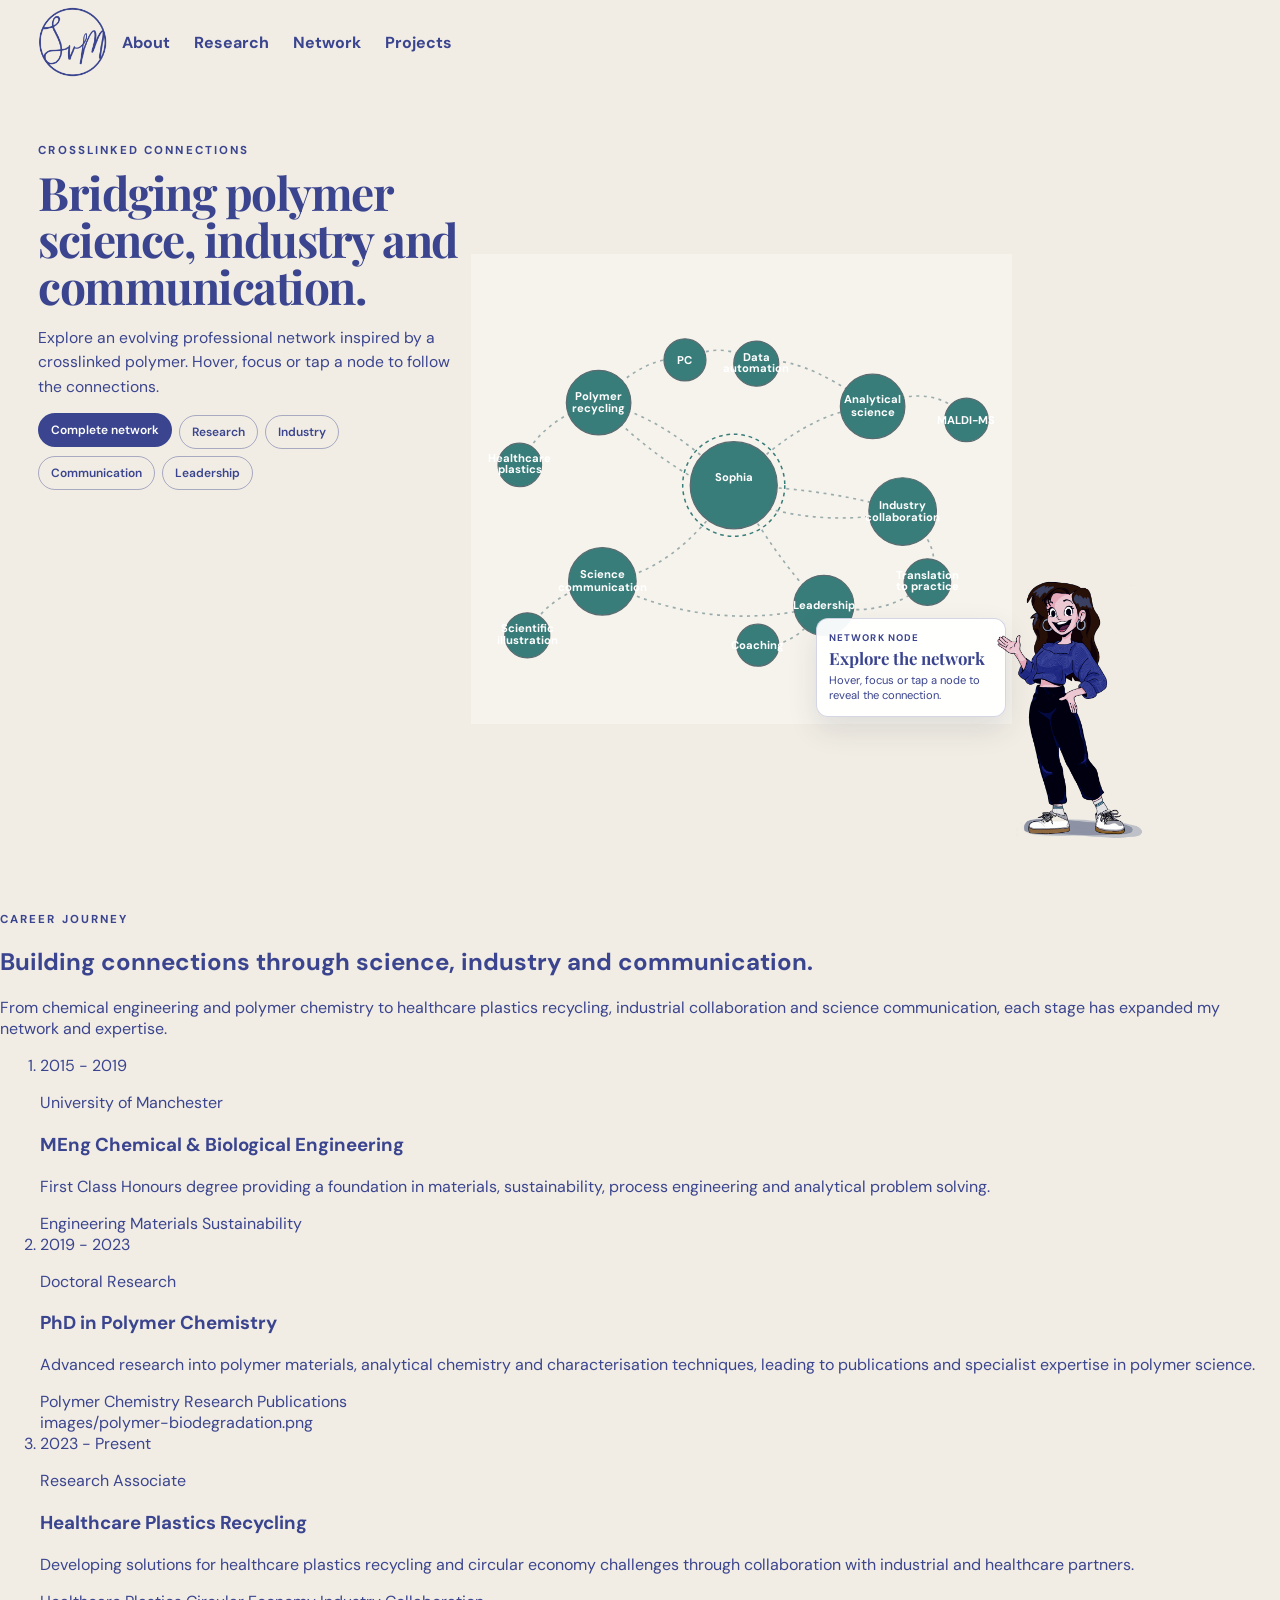
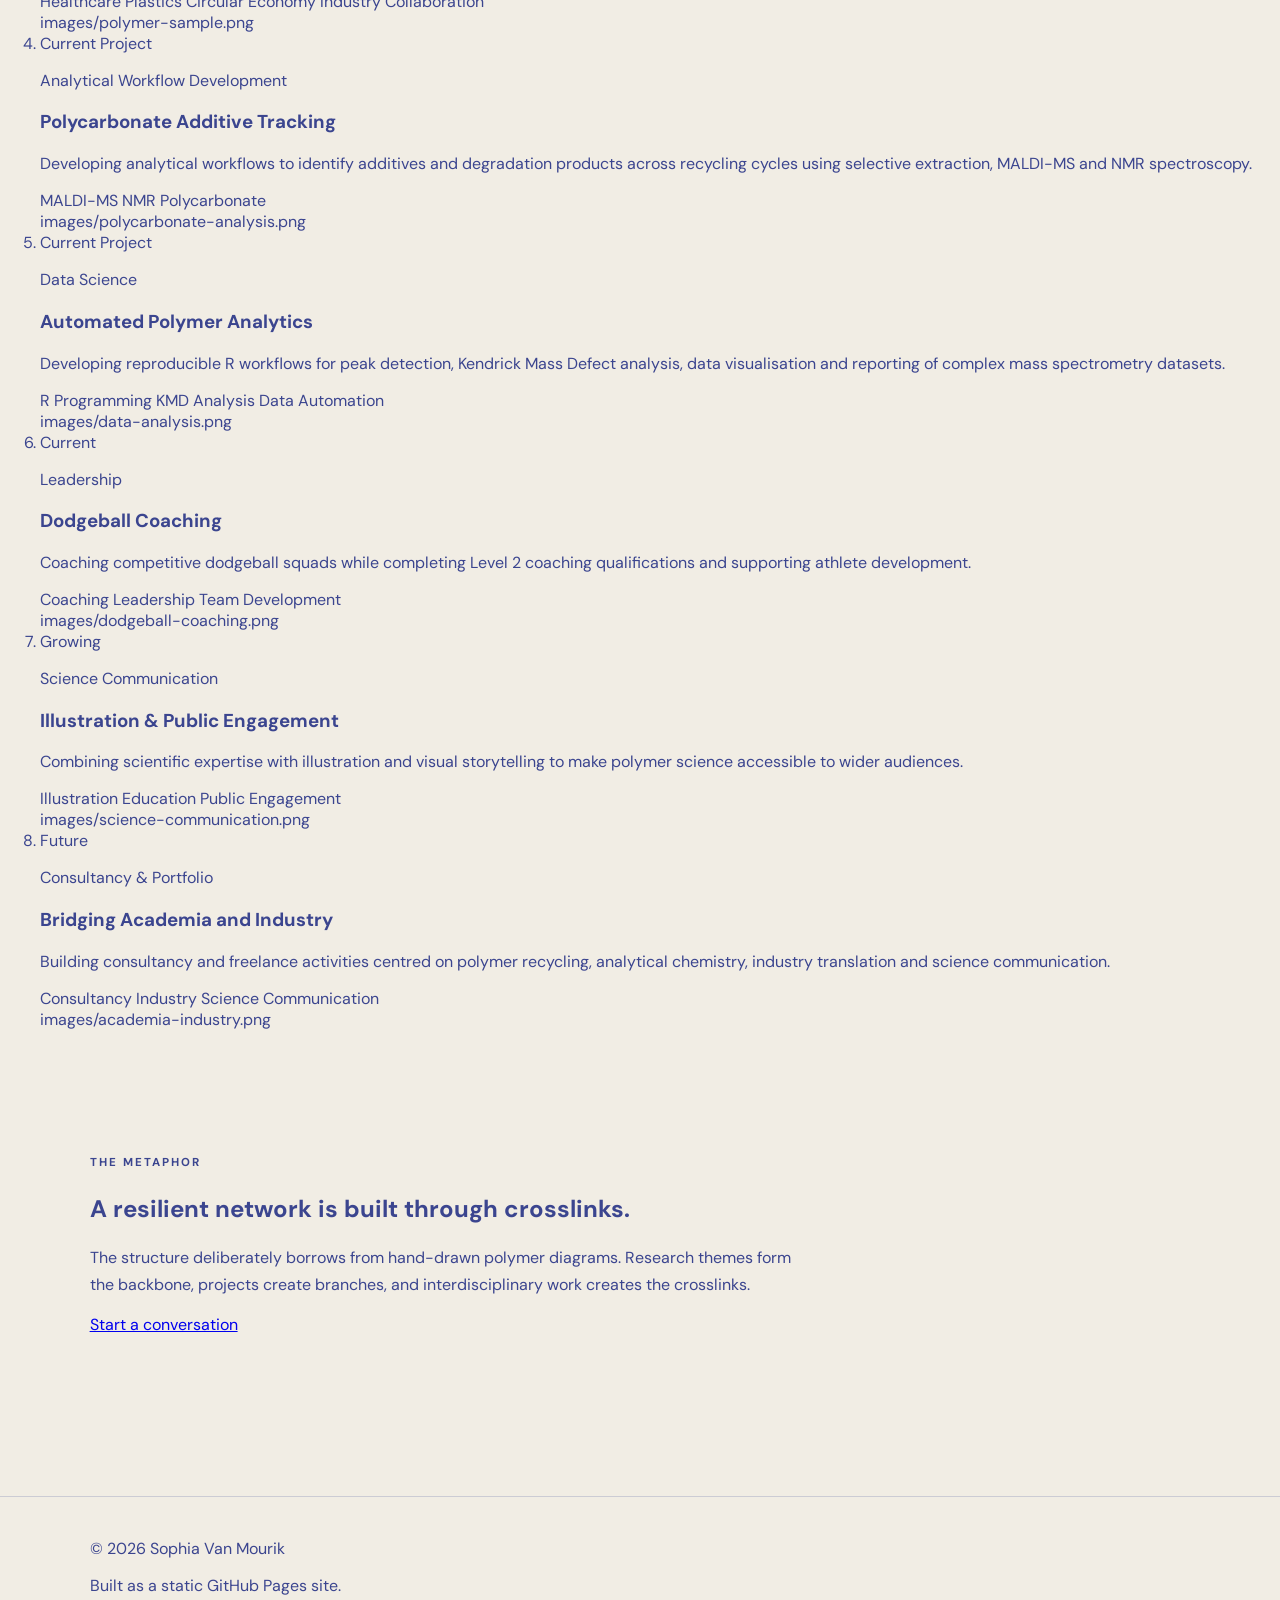
==== index.html @ 845a52e9 "Update index.html" ====
<!doctype html>
<html lang="en">
<head>
  <meta charset="utf-8">
  <meta name="viewport" content="width=device-width, initial-scale=1">
  <meta name="description" content="Sophia Van Mourik: polymer recycling, analytical science, collaboration and science communication.">
  <title>Sophia Van Mourik | Crosslinked Connections</title>
  <link rel="stylesheet" href="css/style.css">
  <script src="js/network.js" defer></script>
</head>
<body>
<header class="site-header">
  <a class="brand" href="#top" aria-label="Home"><img src="images/logo.png" alt="SVM logo"></a>
  <button class="menu-toggle" type="button" aria-expanded="false" aria-controls="main-nav">Menu</button>
  <nav id="main-nav" aria-label="Main navigation">
    <a href="#about">About</a>
    <a href="#research">Research</a>
    <a href="#network">Network</a>
    <a href="#timeline">Projects</a>

  </nav>
</header>
<main id="top">
<section class="hero" id="network" aria-labelledby="hero-title">
  <div class="hero-copy">
    <p class="eyebrow">Crosslinked connections</p>
    <h1 id="hero-title">Bridging polymer science, industry and communication.</h1>
    <p class="intro">Explore an evolving professional network inspired by a crosslinked polymer. Hover, focus or tap a node to follow the connections.</p>
    <div class="filters" aria-label="Filter network">
      <button class="filter active" data-filter="all">Complete network</button>
      <button class="filter" data-filter="research">Research</button>
      <button class="filter" data-filter="industry">Industry</button>
      <button class="filter" data-filter="communication">Communication</button>
      <button class="filter" data-filter="leadership">Leadership</button>
    </div>
  </div>

  <div class="network-shell">
    <svg id="polymer-network" viewBox="0 0 720 500" role="img" aria-labelledby="network-title network-desc">
      <title id="network-title">Sophia Van Mourik professional polymer network</title>
      <desc id="network-desc">Interactive network connecting research, industry, communication and leadership.</desc>
      <g class="bonds" aria-hidden="true">
        <path data-from="sophia" data-to="recycling" d="M350 245 Q255 150 170 135"/><path data-from="sophia" data-to="analytics" d="M350 245 Q445 145 535 140"/>
        <path data-from="sophia" data-to="industry" d="M350 245 Q485 250 575 280"/><path data-from="sophia" data-to="communication" d="M350 245 Q270 365 175 373"/>
        <path data-from="sophia" data-to="leadership" d="M350 245 Q425 370 470 405"/><path data-from="recycling" data-to="healthcare" d="M170 135 Q95 155 65 218"/>
        <path data-from="recycling" data-to="pc" d="M170 135 Q235 68 285 78"/><path data-from="analytics" data-to="maldi" d="M535 140 Q620 105 660 158"/>
        <path data-from="analytics" data-to="data" d="M535 140 Q430 65 380 83"/><path data-from="industry" data-to="translation" d="M575 280 Q635 330 608 374"/>
        <path data-from="communication" data-to="illustration" d="M175 373 Q100 390 75 445"/><path data-from="leadership" data-to="coaching" d="M470 405 Q430 465 382 458"/>
        <path data-from="communication" data-to="leadership" d="M175 373 Q320 445 470 405"/><path data-from="translation" data-to="leadership" d="M608 374 Q550 425 470 405"/>
        <path data-from="recycling" data-to="industry" d="M170 135 Q355 325 575 280"/><path data-from="pc" data-to="data" d="M285 78 Q335 50 380 83"/>
      </g>
      <g class="nodes">
        <g class="node core" id="sophia" data-category="all" data-title="Sophia Van Mourik" data-text="Connecting polymer recycling, analytical chemistry, industry translation and science communication." tabindex="0" role="button"><circle cx="350" cy="245" r="58"/><circle class="ring" cx="350" cy="245" r="68"/><text x="350" y="240">Sophia</text>
        <g class="node research" id="recycling" data-category="research" data-title="Polymer Recycling" data-text="Circular materials, recycling workflows and additive fate." tabindex="0" role="button"><circle cx="170" cy="135" r="43"/><text x="170" y="131">Polymer</text><text x="170" y="148">recycling</text></g>
        <g class="node research" id="analytics" data-category="research" data-title="Analytical Science" data-text="Mass spectrometry, NMR and extraction for polymer systems." tabindex="0" role="button"><circle cx="535" cy="140" r="43"/><text x="535" y="136">Analytical</text><text x="535" y="153">science</text></g>
        <g class="node industry" id="industry" data-category="industry" data-title="Industry Collaboration" data-text="Translating evidence into practical materials decisions." tabindex="0" role="button"><circle cx="575" cy="280" r="45"/><text x="575" y="276">Industry</text><text x="575" y="293">collaboration</text></g>
        <g class="node communication" id="communication" data-category="communication" data-title="Science Communication" data-text="Accessible science through illustration, education and engagement." tabindex="0" role="button"><circle cx="175" cy="373" r="45"/><text x="175" y="369">Science</text><text x="175" y="386">communication</text></g>
        <g class="node leadership" id="leadership" data-category="leadership" data-title="Leadership" data-text="Coaching, mentoring and team development." tabindex="0" role="button"><circle cx="470" cy="405" r="40"/><text x="470" y="410">Leadership</text></g>
        <g class="node research small" id="healthcare" data-category="research industry" data-title="Healthcare Plastics" data-text="Circular opportunities for healthcare polymers." tabindex="0" role="button"><circle cx="65" cy="218" r="29"/><text x="65" y="214">Healthcare</text><text x="65" y="229">plastics</text></g>
        <g class="node research small" id="pc" data-category="research" data-title="Polycarbonate" data-text="Additive tracking across recycling cycles." tabindex="0" role="button"><circle cx="285" cy="78" r="28"/><text x="285" y="83">PC</text></g>
        <g class="node research small" id="data" data-category="research" data-title="Data Automation" data-text="Reproducible spectral workflows and reporting." tabindex="0" role="button"><circle cx="380" cy="83" r="30"/><text x="380" y="79">Data</text><text x="380" y="94">automation</text></g>
        <g class="node research small" id="maldi" data-category="research" data-title="MALDI-MS" data-text="Peak detection, KMD analysis and additive identification." tabindex="0" role="button"><circle cx="660" cy="158" r="29"/><text x="660" y="163">MALDI-MS</text></g>
        <g class="node industry small" id="translation" data-category="industry communication" data-title="Translation to Practice" data-text="Connecting academic evidence with application." tabindex="0" role="button"><circle cx="608" cy="374" r="31"/><text x="608" y="370">Translation</text><text x="608" y="385">to practice</text></g>
        <g class="node communication small" id="illustration" data-category="communication" data-title="Scientific Illustration" data-text="Visual storytelling and educational resources." tabindex="0" role="button"><circle cx="75" cy="445" r="30"/><text x="75" y="441">Scientific</text><text x="75" y="456">illustration</text></g>
        <g class="node leadership small" id="coaching" data-category="leadership" data-title="Coaching" data-text="Mentoring and inclusive team leadership." tabindex="0" role="button"><circle cx="382" cy="458" r="28"/><text x="382" y="463">Coaching</text></g>
      </g>
    </svg>
    <aside class="node-card" id="node-card" aria-live="polite"><p class="card-kicker">Network node</p><h2>Explore the network</h2><p>Hover, focus or tap a node to reveal the connection.</p></aside>
  </div>

  <div class="welcome-character"><img src="images/SophiaWelcomeRHS.png" alt="Illustrated character introducing the portfolio"></div>
</section>

<section class="timeline-section" id="timeline">

    <div class="section-heading">
        <p class="eyebrow">Career Journey</p>

        <h2>
            Building connections through science, industry
            and communication.
        </h2>

        <p>
            From chemical engineering and polymer chemistry to healthcare
            plastics recycling, industrial collaboration and science
            communication, each stage has expanded my network and expertise.
        </p>
    </div>

    <ol class="timeline">

        <!-- MEng -->

        <li class="project" tabindex="0">

            <span class="project-year">2015 - 2019</span>
            <span class="project-node" aria-hidden="true"></span>

            <div class="project-card">
                <p class="project-type">University of Manchester</p>

                <h3>MEng Chemical &amp; Biological Engineering</h3>

                <p>
                    First Class Honours degree providing a foundation in
                    materials, sustainability, process engineering and
                    analytical problem solving.
                </p>

                <div class="tags">
                    <span>Engineering</span>
                    <span>Materials</span>
                    <span>Sustainability</span>
                </div>
            </div>
        </li>

        <!-- PhD -->

        <li class="project" tabindex="0">

            <span class="project-year">2019 - 2023</span>
            <span class="project-node" aria-hidden="true"></span>

            <div class="project-card">
                <p class="project-type">Doctoral Research</p>

                <h3>PhD in Polymer Chemistry</h3>

                <p>
                    Advanced research into polymer materials, analytical
                    chemistry and characterisation techniques, leading to
                    publications and specialist expertise in polymer science.
                </p>

                <div class="tags">
                    <span>Polymer Chemistry</span>
                    <span>Research</span>
                    <span>Publications</span>
                </div>
            </div>

            <div class="project-image image-wide">
                images/polymer-biodegradation.png
            </div>
        </li>

        <!-- Research Associate -->

        <li class="project" tabindex="0">

            <span class="project-year">2023 - Present</span>
            <span class="project-node" aria-hidden="true"></span>

            <div class="project-card">
                <p class="project-type">Research Associate</p>

                <h3>Healthcare Plastics Recycling</h3>

                <p>
                    Developing solutions for healthcare plastics recycling
                    and circular economy challenges through collaboration
                    with industrial and healthcare partners.
                </p>

                <div class="tags">
                    <span>Healthcare Plastics</span>
                    <span>Circular Economy</span>
                    <span>Industry Collaboration</span>
                </div>
            </div>

            <div class="project-image image-small">
                images/polymer-sample.png
            </div>
        </li>

        <!-- Polycarbonate Additives -->

        <li class="project" tabindex="0">

            <span class="project-year">Current Project</span>
            <span class="project-node" aria-hidden="true"></span>

            <div class="project-card">
                <p class="project-type">Analytical Workflow Development</p>

                <h3>Polycarbonate Additive Tracking</h3>

                <p>
                    Developing analytical workflows to identify additives
                    and degradation products across recycling cycles using
                    selective extraction, MALDI-MS and NMR spectroscopy.
                </p>

                <div class="tags">
                    <span>MALDI-MS</span>
                    <span>NMR</span>
                    <span>Polycarbonate</span>
                </div>
            </div>

            <div class="project-image">
                images/polycarbonate-analysis.png
            </div>
        </li>

        <!-- Data Science -->

        <li class="project" tabindex="0">

            <span class="project-year">Current Project</span>
            <span class="project-node" aria-hidden="true"></span>

            <div class="project-card">
                <p class="project-type">Data Science</p>

                <h3>Automated Polymer Analytics</h3>

                <p>
                    Developing reproducible R workflows for peak detection,
                    Kendrick Mass Defect analysis, data visualisation and
                    reporting of complex mass spectrometry datasets.
                </p>

                <div class="tags">
                    <span>R Programming</span>
                    <span>KMD Analysis</span>
                    <span>Data Automation</span>
                </div>
            </div>

            <div class="project-image">
                images/data-analysis.png
            </div>
        </li>

        <!-- Coaching -->

        <li class="project" tabindex="0">

            <span class="project-year">Current</span>
            <span class="project-node" aria-hidden="true"></span>

            <div class="project-card">
                <p class="project-type">Leadership</p>

                <h3>Dodgeball Coaching</h3>

                <p>
                    Coaching competitive dodgeball squads while completing
                    Level 2 coaching qualifications and supporting athlete
                    development.
                </p>

                <div class="tags">
                    <span>Coaching</span>
                    <span>Leadership</span>
                    <span>Team Development</span>
                </div>
            </div>

            <div class="project-image image-small">
                images/dodgeball-coaching.png
            </div>
        </li>

        <!-- Science Communication -->

        <li class="project" tabindex="0">

            <span class="project-year">Growing</span>
            <span class="project-node" aria-hidden="true"></span>

            <div class="project-card">
                <p class="project-type">Science Communication</p>

                <h3>Illustration &amp; Public Engagement</h3>

                <p>
                    Combining scientific expertise with illustration and
                    visual storytelling to make polymer science accessible
                    to wider audiences.
                </p>

                <div class="tags">
                    <span>Illustration</span>
                    <span>Education</span>
                    <span>Public Engagement</span>
                </div>
            </div>

            <div class="project-image">
                images/science-communication.png
            </div>
        </li>

        <!-- Future Consultancy -->

        <li class="project" tabindex="0">

            <span class="project-year">Future</span>
            <span class="project-node" aria-hidden="true"></span>

            <div class="project-card">
                <p class="project-type">Consultancy &amp; Portfolio</p>

                <h3>Bridging Academia and Industry</h3>

                <p>
                    Building consultancy and freelance activities centred on
                    polymer recycling, analytical chemistry, industry
                    translation and science communication.
                </p>

                <div class="tags">
                    <span>Consultancy</span>
                    <span>Industry</span>
                    <span>Science Communication</span>
                </div>
            </div>

            <div class="project-image">
                images/academia-industry.png
            </div>
        </li>

    </ol>

</section>
    <section class="about" id="about">
      <p class="eyebrow">The metaphor</p><h2>A resilient network is built through crosslinks.</h2>
      <p>The structure deliberately borrows from hand-drawn polymer diagrams. Research themes form the backbone, projects create branches, and interdisciplinary work creates the crosslinks.</p>
      <a class="cta" href="mailto:YOUR-EMAIL@example.com">Start a conversation</a>
    </section>
  </main>
  <footer><p>© <span id="year"></span> Sophia Van Mourik</p><p>Built as a static GitHub Pages site.</p></footer>
</body>
</html>
---- css/style.css ----
@import url("https://fonts.googleapis.com/css2?family=DM+Sans:wght@400;500;600;700&family=Playfair+Display:wght@600;700&display=swap");

:root{
    --font:#3B458F;
    --paper:#f1ede4;
    --sage:#acc69a;
    --teal:#397d7a;
    --orange:#df9163;
    --lavender:#a99bc2;
    --steel:#88a6b9;
    --line:#82999b;
    --white:#fffdf8
}

*{
    box-sizing:border-box
}

html{
    scroll-behavior:smooth
}

body{
    margin:0;
    background:var(--paper);
    color:var(--font);
    font-family:"DM Sans",sans-serif
}

/* =========================
   HEADER
========================= */

.site-header{
    height:84px;
    display:grid;
    grid-template-columns:84px 1fr auto;
    align-items:center;
    padding:6px 3vw;
    position:relative;
    z-index:10
}

.brand{
    width:70px;
    height:70px;
    display:block
}

.brand img{
    width:100%;
    height:100%;
    object-fit:contain
}

.site-header nav{
    display:flex;
    gap:24px;
    font-weight:700
}

.site-header a{
    color:var(--font);
    text-decoration:none
}

.menu-toggle{
    display:none
}

/* =========================
   HERO
========================= */

.hero{
    height:calc(100vh - 84px);
    min-height:610px;
    max-width:1550px;
    margin:auto;
    padding:12px 3vw 18px;
    display:grid;
    grid-template-columns:minmax(345px,.88fr) minmax(510px,1.12fr) minmax(220px,.46fr);
    align-items:center;
    gap:8px;
    overflow:hidden
}

.hero-copy{
    align-self:start;
    padding-top:35px;
    position:relative;
    z-index:4
}

.eyebrow{
    text-transform:uppercase;
    letter-spacing:.18em;
    font-size:.72rem;
    font-weight:700
}

.hero h1{
    font:700 clamp(2.6rem,3.6vw,4.8rem)/1.02 "Playfair Display",serif;
    letter-spacing:-1.5px;
    margin:.3rem 0 1rem
}

.intro{
    max-width:580px;
    line-height:1.55;
    font-size:.98rem
}

.filters{
    display:flex;
    gap:7px;
    flex-wrap:wrap;
    margin-top:16px
}

.filter{
    border:1px solid rgba(59,69,143,.4);
    border-radius:999px;
    padding:8px 12px;
    background:transparent;
    color:var(--font);
    font:600 .75rem "DM Sans";
    cursor:pointer;
    transition:.2s
}

.filter:hover,
.filter:focus-visible,
.filter.active{
    background:var(--font);
    color:white;
    transform:translateY(-2px)
}

/* =========================
   NETWORK
========================= */

.network-shell{
    position:relative;
    width:100%;
    max-width:660px;
    height:min(56vh,470px);
    margin:auto;
    background:rgba(255,253,248,.35)
}

#polymer-network{
    width:100%;
    height:100%;
    display:block
}

.bonds path{
    fill:none;
    stroke:var(--line);
    stroke-width:2.2;
    stroke-dasharray:4 6;
    opacity:.78;
    transition:.25s
}

.bonds path.active{
    stroke:var(--font);
    stroke-width:5;
    stroke-dasharray:none;
    opacity:1
}

.node{
    cursor:pointer;
    transform-box:fill-box;
    transform-origin:center;
    transition:.25s
}

.node circle{
    stroke:#596b70;
    stroke-width:1.6
}

.node text{
    text-anchor:middle;
    fill:var(--font);
    font:600 10px "DM Sans";
    pointer-events:none
}

.node.research circle{
    fill:var(--sage)
}

.node.industry circle{
    fill:var(--orange)
}

.node.communication circle{
    fill:var(--lavender)
}

.node.leadership circle{
    fill:var(--steel)
}

.node.core circle:first-child{
    fill:var(--teal)
}

.node.core text{
    fill:white;
    font-size:15px;
    font-weight:700
}

.node.core .ring{
    fill:none;
    stroke:var(--teal);
    stroke-width:2;
    stroke-dasharray:5 5
}

.node:hover,
.node:focus-visible,
.node.selected{
    transform:scale(1.1);
    outline:none
}

.node:hover circle,
.node:focus-visible circle,
.node.selected circle{
    stroke-width:4;
    filter:drop-shadow(0 5px 6px rgba(59,69,143,.22))
}

.node.muted,
.bonds path.muted{
    opacity:.12
}

.node-card{
    position:absolute;
    right:6px;
    bottom:7px;
    width:190px;
    padding:10px 12px;
    background:rgba(255,255,255,.95);
    border:1px solid rgba(59,69,143,.22);
    border-radius:12px;
    box-shadow:0 12px 30px rgba(45,49,71,.12)
}

.node-card h2{
    font:700 1.05rem "Playfair Display",serif;
    margin:2px 0 4px
}

.node-card p{
    font-size:.7rem;
    line-height:1.4;
    margin:2px 0
}

.card-kicker{
    font-size:.6rem!important;
    font-weight:700;
    text-transform:uppercase;
    letter-spacing:.12em
}

/* =========================
   CHARACTER
========================= */

.welcome-character{
    height:calc(100vh - 90px);
    max-height:850px;
    min-height:650px;
    align-self:start;
    display:flex;
    align-items:flex-end;
    justify-content:center;
    margin-top:-60px;
    margin-left:-60px;
    z-index:5
}

.welcome-character img{
    display:block;
    width:100%;
    height:100%;
    object-fit:contain;
    object-position:center bottom
}

/* =========================
   ABOUT
========================= */

.about{
    min-height:50vh;
    padding:6rem 7vw
}

.about>p{
    max-width:720px;
    line-height:1.7
}

footer{
    padding:25px 7vw;
    border-top:1px solid rgba(59,69,143,.2)
}

/* =========================
   TABLET
========================= */

@media(max-width:1100px){

    .hero{
        grid-template-columns:1fr 1.15fr;
        height:auto;
        min-height:calc(100vh - 84px);
        overflow:visible
    }

    .hero-copy{
        grid-column:1/-1;
        padding-top:15px
    }

    .network-shell{
        grid-column:1
    }

    .welcome-character{
        grid-column:2;
        height:520px;
        min-height:0;
        margin-left:-35px
    }
}

/* =========================
   MOBILE
========================= */

@media(max-width:760px){

    .site-header{
        grid-template-columns:65px 1fr;
        height:auto
    }

    .brand{
        width:58px;
        height:58px
    }

    .menu-toggle{
        display:block;
        justify-self:end;
        border:1px solid var(--font);
        border-radius:999px;
        background:transparent;
        color:var(--font);
        padding:7px 13px;
        font-weight:700
    }

    .site-header nav{
        display:none;
        grid-column:1/-1;
        flex-direction:column;
        padding:12px 0
    }

    .site-header nav.open{
        display:flex
    }

    .hero{
        display:flex;
        flex-direction:column;
        padding:25px 18px 0
    }

    .hero h1{
        font-size:2.7rem
    }

    .network-shell{
        height:auto;
        min-height:390px
    }

    .node-card{
        position:relative;
        right:auto;
        bottom:auto;
        width:calc(100% - 20px);
        margin:0 10px 12px
    }

    .welcome-character{
        width:100%;
        height:430px;
        margin:-10px 0 0
    }

    .timeline::before{
        left:13px
    }

    .project,
    .project:nth-child(even){
        width:100%;
        margin-left:0;
        padding:0 0 3rem 3rem
    }

    .project-node,
    .project:nth-child(even) .project-node{
        left:0;
        right:auto
    }

    .section-heading{
        text-align:left
    }

    .timeline-section,
    .about{
        padding:4rem 20px
    }
}

@media(prefers-reduced-motion:reduce){
    *{
        transition:none!important;
        scroll-behavior:auto!important
    }
}
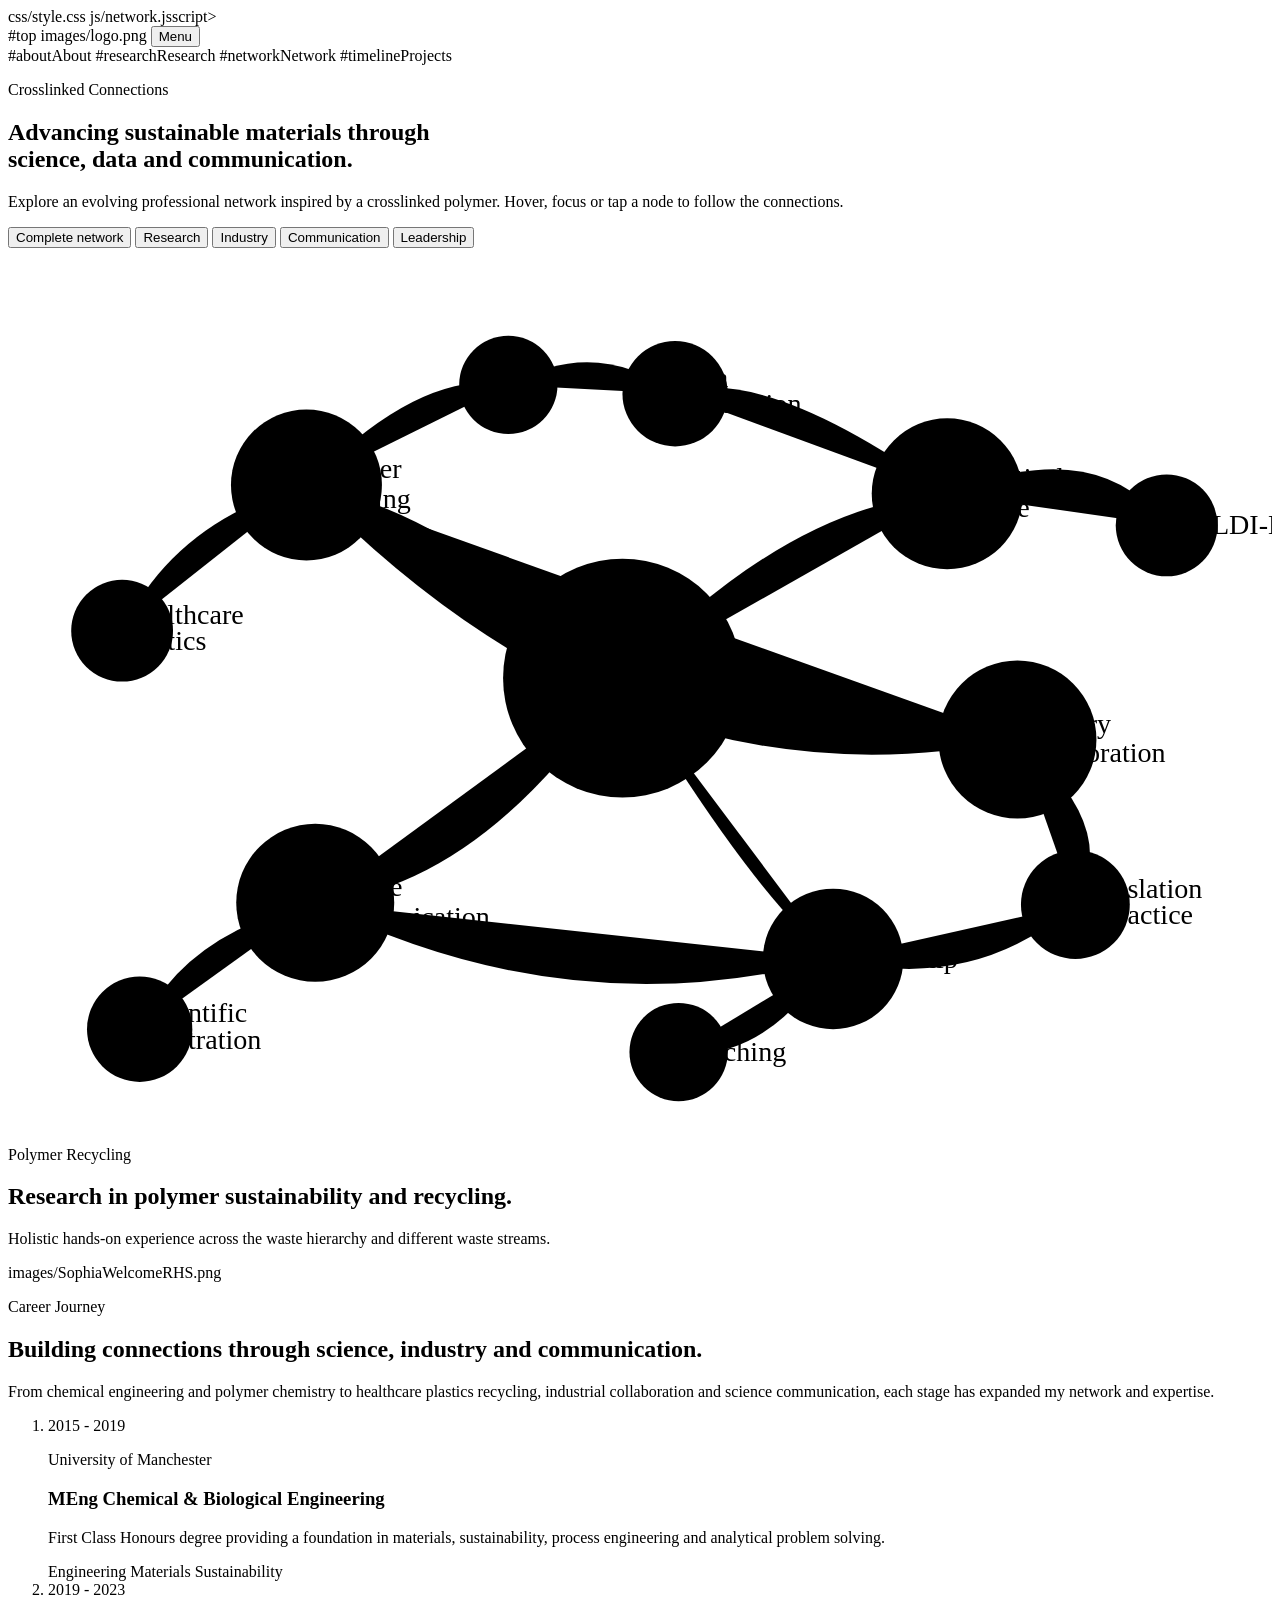
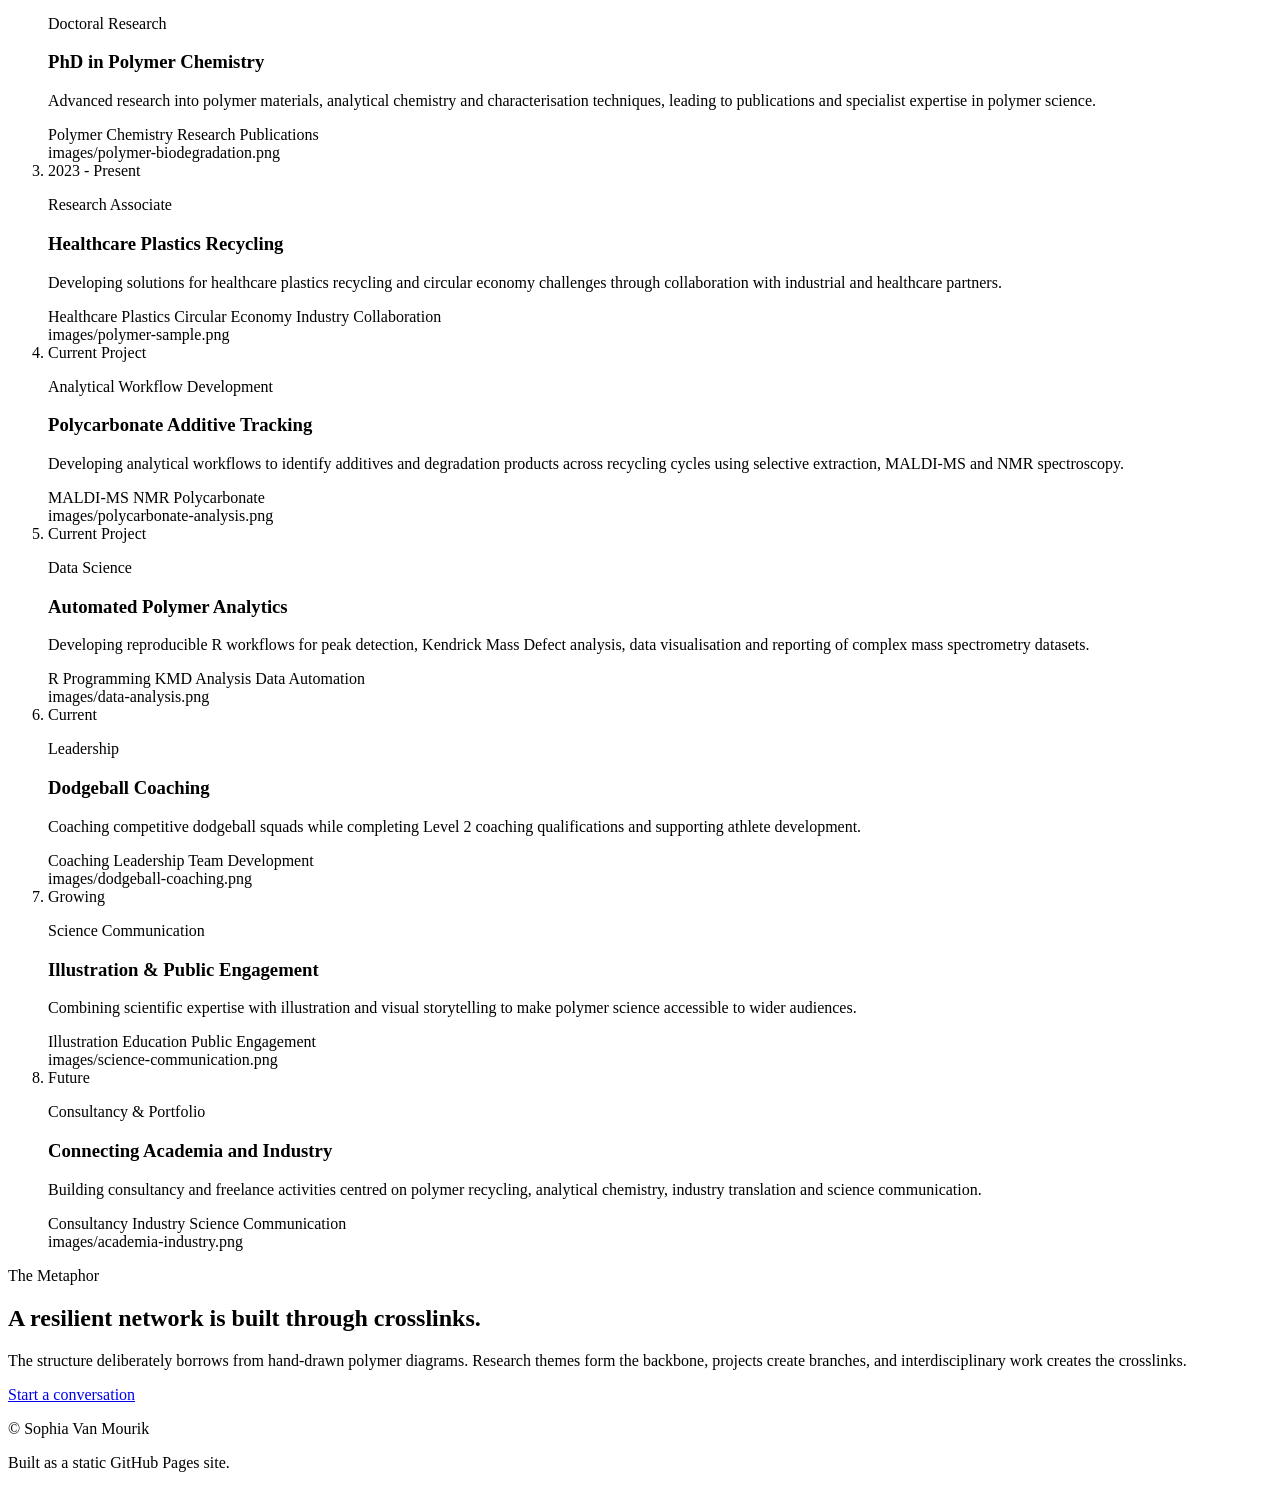
==== commit 4abc02f2: "Update index.html" ====
--- a/index.html
+++ b/index.html
@@ -1,340 +1,1198 @@
 <!doctype html>
+
 <html lang="en">
+
 <head>
-  <meta charset="utf-8">
-  <meta name="viewport" content="width=device-width, initial-scale=1">
-  <meta name="description" content="Sophia Van Mourik: polymer recycling, analytical science, collaboration and science communication.">
-  <title>Sophia Van Mourik | Crosslinked Connections</title>
-  <link rel="stylesheet" href="css/style.css">
-  <script src="js/network.js" defer></script>
+
+    <meta charset="utf-8">
+
+    <meta
+        name="viewport"
+        content="width=device-width, initial-scale=1"
+    >
+
+    <meta
+        name="description"
+        content="Sophia Van Mourik: polymer recycling, analytical science, industry collaboration, data analysis and science communication."
+    >
+
+    <title>Sophia Van Mourik | Crosslinked Connections</title>
+
+    css/style.css
+
+    js/network.jsscript>
+
 </head>
+
 <body>
-<header class="site-header">
-  <a class="brand" href="#top" aria-label="Home"><img src="images/logo.png" alt="SVM logo"></a>
-  <button class="menu-toggle" type="button" aria-expanded="false" aria-controls="main-nav">Menu</button>
-  <nav id="main-nav" aria-label="Main navigation">
-    <a href="#about">About</a>
-    <a href="#research">Research</a>
-    <a href="#network">Network</a>
-    <a href="#timeline">Projects</a>
-
-  </nav>
-</header>
-<main id="top">
-<section class="hero" id="network" aria-labelledby="hero-title">
-  <div class="hero-copy">
-    <p class="eyebrow">Crosslinked connections</p>
-    <h1 id="hero-title">Bridging polymer science, industry and communication.</h1>
-    <p class="intro">Explore an evolving professional network inspired by a crosslinked polymer. Hover, focus or tap a node to follow the connections.</p>
-    <div class="filters" aria-label="Filter network">
-      <button class="filter active" data-filter="all">Complete network</button>
-      <button class="filter" data-filter="research">Research</button>
-      <button class="filter" data-filter="industry">Industry</button>
-      <button class="filter" data-filter="communication">Communication</button>
-      <button class="filter" data-filter="leadership">Leadership</button>
-    </div>
-  </div>
-
-  <div class="network-shell">
-    <svg id="polymer-network" viewBox="0 0 720 500" role="img" aria-labelledby="network-title network-desc">
-      <title id="network-title">Sophia Van Mourik professional polymer network</title>
-      <desc id="network-desc">Interactive network connecting research, industry, communication and leadership.</desc>
-      <g class="bonds" aria-hidden="true">
-        <path data-from="sophia" data-to="recycling" d="M350 245 Q255 150 170 135"/><path data-from="sophia" data-to="analytics" d="M350 245 Q445 145 535 140"/>
-        <path data-from="sophia" data-to="industry" d="M350 245 Q485 250 575 280"/><path data-from="sophia" data-to="communication" d="M350 245 Q270 365 175 373"/>
-        <path data-from="sophia" data-to="leadership" d="M350 245 Q425 370 470 405"/><path data-from="recycling" data-to="healthcare" d="M170 135 Q95 155 65 218"/>
-        <path data-from="recycling" data-to="pc" d="M170 135 Q235 68 285 78"/><path data-from="analytics" data-to="maldi" d="M535 140 Q620 105 660 158"/>
-        <path data-from="analytics" data-to="data" d="M535 140 Q430 65 380 83"/><path data-from="industry" data-to="translation" d="M575 280 Q635 330 608 374"/>
-        <path data-from="communication" data-to="illustration" d="M175 373 Q100 390 75 445"/><path data-from="leadership" data-to="coaching" d="M470 405 Q430 465 382 458"/>
-        <path data-from="communication" data-to="leadership" d="M175 373 Q320 445 470 405"/><path data-from="translation" data-to="leadership" d="M608 374 Q550 425 470 405"/>
-        <path data-from="recycling" data-to="industry" d="M170 135 Q355 325 575 280"/><path data-from="pc" data-to="data" d="M285 78 Q335 50 380 83"/>
-      </g>
-      <g class="nodes">
-        <g class="node core" id="sophia" data-category="all" data-title="Sophia Van Mourik" data-text="Connecting polymer recycling, analytical chemistry, industry translation and science communication." tabindex="0" role="button"><circle cx="350" cy="245" r="58"/><circle class="ring" cx="350" cy="245" r="68"/><text x="350" y="240">Sophia</text>
-        <g class="node research" id="recycling" data-category="research" data-title="Polymer Recycling" data-text="Circular materials, recycling workflows and additive fate." tabindex="0" role="button"><circle cx="170" cy="135" r="43"/><text x="170" y="131">Polymer</text><text x="170" y="148">recycling</text></g>
-        <g class="node research" id="analytics" data-category="research" data-title="Analytical Science" data-text="Mass spectrometry, NMR and extraction for polymer systems." tabindex="0" role="button"><circle cx="535" cy="140" r="43"/><text x="535" y="136">Analytical</text><text x="535" y="153">science</text></g>
-        <g class="node industry" id="industry" data-category="industry" data-title="Industry Collaboration" data-text="Translating evidence into practical materials decisions." tabindex="0" role="button"><circle cx="575" cy="280" r="45"/><text x="575" y="276">Industry</text><text x="575" y="293">collaboration</text></g>
-        <g class="node communication" id="communication" data-category="communication" data-title="Science Communication" data-text="Accessible science through illustration, education and engagement." tabindex="0" role="button"><circle cx="175" cy="373" r="45"/><text x="175" y="369">Science</text><text x="175" y="386">communication</text></g>
-        <g class="node leadership" id="leadership" data-category="leadership" data-title="Leadership" data-text="Coaching, mentoring and team development." tabindex="0" role="button"><circle cx="470" cy="405" r="40"/><text x="470" y="410">Leadership</text></g>
-        <g class="node research small" id="healthcare" data-category="research industry" data-title="Healthcare Plastics" data-text="Circular opportunities for healthcare polymers." tabindex="0" role="button"><circle cx="65" cy="218" r="29"/><text x="65" y="214">Healthcare</text><text x="65" y="229">plastics</text></g>
-        <g class="node research small" id="pc" data-category="research" data-title="Polycarbonate" data-text="Additive tracking across recycling cycles." tabindex="0" role="button"><circle cx="285" cy="78" r="28"/><text x="285" y="83">PC</text></g>
-        <g class="node research small" id="data" data-category="research" data-title="Data Automation" data-text="Reproducible spectral workflows and reporting." tabindex="0" role="button"><circle cx="380" cy="83" r="30"/><text x="380" y="79">Data</text><text x="380" y="94">automation</text></g>
-        <g class="node research small" id="maldi" data-category="research" data-title="MALDI-MS" data-text="Peak detection, KMD analysis and additive identification." tabindex="0" role="button"><circle cx="660" cy="158" r="29"/><text x="660" y="163">MALDI-MS</text></g>
-        <g class="node industry small" id="translation" data-category="industry communication" data-title="Translation to Practice" data-text="Connecting academic evidence with application." tabindex="0" role="button"><circle cx="608" cy="374" r="31"/><text x="608" y="370">Translation</text><text x="608" y="385">to practice</text></g>
-        <g class="node communication small" id="illustration" data-category="communication" data-title="Scientific Illustration" data-text="Visual storytelling and educational resources." tabindex="0" role="button"><circle cx="75" cy="445" r="30"/><text x="75" y="441">Scientific</text><text x="75" y="456">illustration</text></g>
-        <g class="node leadership small" id="coaching" data-category="leadership" data-title="Coaching" data-text="Mentoring and inclusive team leadership." tabindex="0" role="button"><circle cx="382" cy="458" r="28"/><text x="382" y="463">Coaching</text></g>
-      </g>
-    </svg>
-    <aside class="node-card" id="node-card" aria-live="polite"><p class="card-kicker">Network node</p><h2>Explore the network</h2><p>Hover, focus or tap a node to reveal the connection.</p></aside>
-  </div>
-
-  <div class="welcome-character"><img src="images/SophiaWelcomeRHS.png" alt="Illustrated character introducing the portfolio"></div>
-</section>
-
-<section class="timeline-section" id="timeline">
-
-    <div class="section-heading">
-        <p class="eyebrow">Career Journey</p>
-
-        <h2>
-            Building connections through science, industry
-            and communication.
-        </h2>
+
+    <!-- =========================
+         HEADER
+    ========================== -->
+
+    <header class="site-header">
+
+        #top
+
+            images/logo.png
+
+        </a>
+
+        <button
+            class="menu-toggle"
+            type="button"
+            aria-expanded="false"
+            aria-controls="main-nav"
+        >
+            Menu
+        </button>
+
+        <nav id="main-nav" aria-label="Main navigation">
+
+            #aboutAbout</a>
+
+            #researchResearch</a>
+
+            #networkNetwork</a>
+
+            #timelineProjects</a>
+
+        </nav>
+
+    </header>
+
+    <main id="top">
+
+        <!-- =========================
+             LANDING PAGE
+        ========================== -->
+
+        <section
+            class="hero"
+            id="network"
+            aria-labelledby="hero-title"
+        >
+
+            <!-- Landing-page heading -->
+
+            <div class="hero-copy">
+
+                <p class="eyebrow">
+                    Crosslinked Connections
+                </p>
+
+                <h1 id="hero-title">
+                    Advancing sustainable materials through<br>
+                    science, data and communication.
+                </h1>
+
+                <p class="intro">
+                    Explore an evolving professional network inspired by a
+                    crosslinked polymer. Hover, focus or tap a node to follow
+                    the connections.
+                </p>
+
+                <!-- Network filters -->
+
+                <div
+                    class="filters"
+                    aria-label="Filter professional network"
+                >
+
+                    <button
+                        class="filter active"
+                        type="button"
+                        data-filter="all"
+                    >
+                        Complete network
+                    </button>
+
+                    <button
+                        class="filter"
+                        type="button"
+                        data-filter="research"
+                    >
+                        Research
+                    </button>
+
+                    <button
+                        class="filter"
+                        type="button"
+                        data-filter="industry"
+                    >
+                        Industry
+                    </button>
+
+                    <button
+                        class="filter"
+                        type="button"
+                        data-filter="communication"
+                    >
+                        Communication
+                    </button>
+
+                    <button
+                        class="filter"
+                        type="button"
+                        data-filter="leadership"
+                    >
+                        Leadership
+                    </button>
+
+                </div>
+
+            </div>
+
+            <!-- =========================
+                 NETWORK STAGE
+            ========================== -->
+
+            <div class="hero-stage">
+
+                <div class="network-shell">
+
+                    <svg
+                        id="polymer-network"
+                        viewBox="0 0 720 500"
+                        role="img"
+                        aria-labelledby="network-title network-desc"
+                    >
+
+                        <title id="network-title">
+                            Sophia Van Mourik professional polymer network
+                        </title>
+
+                        <desc id="network-desc">
+                            An interactive professional network connecting
+                            polymer recycling, analytical science, industry
+                            collaboration, science communication and leadership.
+                        </desc>
+
+                        <defs>
+
+                            <filter
+                                id="glow"
+                                x="-80%"
+                                y="-80%"
+                                width="260%"
+                                height="260%"
+                            >
+
+                                <feGaussianBlur
+                                    stdDeviation="7"
+                                    result="blur"
+                                ></feGaussianBlur>
+
+                                <feMerge>
+
+                                    <feMergeNode in="blur"></feMergeNode>
+
+                                    <feMergeNode
+                                        in="SourceGraphic"
+                                    ></feMergeNode>
+
+                                </feMerge>
+
+                            </filter>
+
+                        </defs>
+
+                        <!-- Network connections -->
+
+                        <g class="bonds" aria-hidden="true">
+
+                            <path
+                                data-from="sophia"
+                                data-to="recycling"
+                                d="M350 245 Q255 150 170 135"
+                            ></path>
+
+                            <path
+                                data-from="sophia"
+                                data-to="analytics"
+                                d="M350 245 Q445 145 535 140"
+                            ></path>
+
+                            <path
+                                data-from="sophia"
+                                data-to="industry"
+                                d="M350 245 Q485 250 575 280"
+                            ></path>
+
+                            <path
+                                data-from="sophia"
+                                data-to="communication"
+                                d="M350 245 Q270 365 175 373"
+                            ></path>
+
+                            <path
+                                data-from="sophia"
+                                data-to="leadership"
+                                d="M350 245 Q425 370 470 405"
+                            ></path>
+
+                            <path
+                                data-from="recycling"
+                                data-to="healthcare"
+                                d="M170 135 Q95 155 65 218"
+                            ></path>
+
+                            <path
+                                data-from="recycling"
+                                data-to="pc"
+                                d="M170 135 Q235 68 285 78"
+                            ></path>
+
+                            <path
+                                data-from="analytics"
+                                data-to="maldi"
+                                d="M535 140 Q620 105 660 158"
+                            ></path>
+
+                            <path
+                                data-from="analytics"
+                                data-to="data"
+                                d="M535 140 Q430 65 380 83"
+                            ></path>
+
+                            <path
+                                data-from="industry"
+                                data-to="translation"
+                                d="M575 280 Q635 330 608 374"
+                            ></path>
+
+                            <path
+                                data-from="communication"
+                                data-to="illustration"
+                                d="M175 373 Q100 390 75 445"
+                            ></path>
+
+                            <path
+                                data-from="leadership"
+                                data-to="coaching"
+                                d="M470 405 Q430 465 382 458"
+                            ></path>
+
+                            <path
+                                data-from="communication"
+                                data-to="leadership"
+                                d="M175 373 Q320 445 470 405"
+                            ></path>
+
+                            <path
+                                data-from="translation"
+                                data-to="leadership"
+                                d="M608 374 Q550 425 470 405"
+                            ></path>
+
+                            <path
+                                data-from="recycling"
+                                data-to="industry"
+                                d="M170 135 Q355 325 575 280"
+                            ></path>
+
+                            <path
+                                data-from="pc"
+                                data-to="data"
+                                d="M285 78 Q335 50 380 83"
+                            ></path>
+
+                        </g>
+
+                        <!-- Network nodes -->
+
+                        <g class="nodes">
+
+                            <!-- Sophia -->
+
+                            <g
+                                class="node core"
+                                id="sophia"
+                                data-category="all"
+                                data-title="Sophia Van Mourik"
+                                data-text="Connecting polymer recycling, analytical chemistry, industry translation and science communication."
+                                tabindex="0"
+                                role="button"
+                                aria-label="Sophia Van Mourik"
+                            >
+
+                                <circle
+                                    cx="350"
+                                    cy="245"
+                                    r="58"
+                                ></circle>
+
+                                <circle
+                                    class="ring"
+                                    cx="350"
+                                    cy="245"
+                                    r="68"
+                                ></circle>
+
+                                <text x="350" y="240">
+                                    Sophia
+                                </text>
+
+                                <text
+                                    class="node-sub"
+                                    x="350"
+                                    y="260"
+                                >
+                                    Crosslinker
+                                </text>
+
+                            </g>
+
+                            <!-- Polymer recycling -->
+
+                            <g
+                                class="node research"
+                                id="recycling"
+                                data-category="research"
+                                data-title="Polymer Recycling"
+                                data-text="Research in polymer sustainability and recycling, with hands-on experience across the waste hierarchy and different waste streams."
+                                tabindex="0"
+                                role="button"
+                                aria-label="Polymer recycling"
+                            >
+
+                                <circle
+                                    cx="170"
+                                    cy="135"
+                                    r="43"
+                                ></circle>
+
+                                <text x="170" y="131">
+                                    Polymer
+                                </text>
+
+                                <text x="170" y="148">
+                                    recycling
+                                </text>
+
+                            </g>
+
+                            <!-- Analytical science -->
+
+                            <g
+                                class="node research"
+                                id="analytics"
+                                data-category="research"
+                                data-title="Analytical Science"
+                                data-text="Mass spectrometry, NMR spectroscopy and selective extraction for complex polymer systems."
+                                tabindex="0"
+                                role="button"
+                                aria-label="Analytical science"
+                            >
+
+                                <circle
+                                    cx="535"
+                                    cy="140"
+                                    r="43"
+                                ></circle>
+
+                                <text x="535" y="136">
+                                    Analytical
+                                </text>
+
+                                <text x="535" y="153">
+                                    science
+                                </text>
+
+                            </g>
+
+                            <!-- Industry collaboration -->
+
+                            <g
+                                class="node industry"
+                                id="industry"
+                                data-category="industry"
+                                data-title="Industry Collaboration"
+                                data-text="Translating academic evidence into practical materials and circularity decisions."
+                                tabindex="0"
+                                role="button"
+                                aria-label="Industry collaboration"
+                            >
+
+                                <circle
+                                    cx="575"
+                                    cy="280"
+                                    r="45"
+                                ></circle>
+
+                                <text x="575" y="276">
+                                    Industry
+                                </text>
+
+                                <text x="575" y="293">
+                                    collaboration
+                                </text>
+
+                            </g>
+
+                            <!-- Science communication -->
+
+                            <g
+                                class="node communication"
+                                id="communication"
+                                data-category="communication"
+                                data-title="Science Communication"
+                                data-text="Making science accessible through illustration, education and public engagement."
+                                tabindex="0"
+                                role="button"
+                                aria-label="Science communication"
+                            >
+
+                                <circle
+                                    cx="175"
+                                    cy="373"
+                                    r="45"
+                                ></circle>
+
+                                <text x="175" y="369">
+                                    Science
+                                </text>
+
+                                <text x="175" y="386">
+                                    communication
+                                </text>
+
+                            </g>
+
+                            <!-- Leadership -->
+
+                            <g
+                                class="node leadership"
+                                id="leadership"
+                                data-category="leadership"
+                                data-title="Leadership"
+                                data-text="Coaching, mentoring and inclusive team development."
+                                tabindex="0"
+                                role="button"
+                                aria-label="Leadership"
+                            >
+
+                                <circle
+                                    cx="470"
+                                    cy="405"
+                                    r="40"
+                                ></circle>
+
+                                <text x="470" y="410">
+                                    Leadership
+                                </text>
+
+                            </g>
+
+                            <!-- Healthcare plastics -->
+
+                            <g
+                                class="node research small"
+                                id="healthcare"
+                                data-category="research industry"
+                                data-title="Healthcare Plastics"
+                                data-text="Circular opportunities and recycling challenges for healthcare polymers."
+                                tabindex="0"
+                                role="button"
+                                aria-label="Healthcare plastics"
+                            >
+
+                                <circle
+                                    cx="65"
+                                    cy="218"
+                                    r="29"
+                                ></circle>
+
+                                <text x="65" y="214">
+                                    Healthcare
+                                </text>
+
+                                <text x="65" y="229">
+                                    plastics
+                                </text>
+
+                            </g>
+
+                            <!-- Polycarbonate -->
+
+                            <g
+                                class="node research small"
+                                id="pc"
+                                data-category="research"
+                                data-title="Polycarbonate"
+                                data-text="Tracking additives and degradation products across recycling cycles."
+                                tabindex="0"
+                                role="button"
+                                aria-label="Polycarbonate"
+                            >
+
+                                <circle
+                                    cx="285"
+                                    cy="78"
+                                    r="28"
+                                ></circle>
+
+                                <text x="285" y="83">
+                                    PC
+                                </text>
+
+                            </g>
+
+                            <!-- Data automation -->
+
+                            <g
+                                class="node research small"
+                                id="data"
+                                data-category="research"
+                                data-title="Data Automation"
+                                data-text="Reproducible R workflows for spectral processing, visualisation and reporting."
+                                tabindex="0"
+                                role="button"
+                                aria-label="Data automation"
+                            >
+
+                                <circle
+                                    cx="380"
+                                    cy="83"
+                                    r="30"
+                                ></circle>
+
+                                <text x="380" y="79">
+                                    Data
+                                </text>
+
+                                <text x="380" y="94">
+                                    automation
+                                </text>
+
+                            </g>
+
+                            <!-- MALDI-MS -->
+
+                            <g
+                                class="node research small"
+                                id="maldi"
+                                data-category="research"
+                                data-title="MALDI-MS"
+                                data-text="Peak detection, Kendrick Mass Defect analysis and polymer additive identification."
+                                tabindex="0"
+                                role="button"
+                                aria-label="MALDI mass spectrometry"
+                            >
+
+                                <circle
+                                    cx="660"
+                                    cy="158"
+                                    r="29"
+                                ></circle>
+
+                                <text x="660" y="163">
+                                    MALDI-MS
+                                </text>
+
+                            </g>
+
+                            <!-- Translation to practice -->
+
+                            <g
+                                class="node industry small"
+                                id="translation"
+                                data-category="industry communication"
+                                data-title="Translation to Practice"
+                                data-text="Connecting academic evidence, communication and industrial application."
+                                tabindex="0"
+                                role="button"
+                                aria-label="Translation to practice"
+                            >
+
+                                <circle
+                                    cx="608"
+                                    cy="374"
+                                    r="31"
+                                ></circle>
+
+                                <text x="608" y="370">
+                                    Translation
+                                </text>
+
+                                <text x="608" y="385">
+                                    to practice
+                                </text>
+
+                            </g>
+
+                            <!-- Scientific illustration -->
+
+                            <g
+                                class="node communication small"
+                                id="illustration"
+                                data-category="communication"
+                                data-title="Scientific Illustration"
+                                data-text="Visual storytelling, educational materials and public engagement resources."
+                                tabindex="0"
+                                role="button"
+                                aria-label="Scientific illustration"
+                            >
+
+                                <circle
+                                    cx="75"
+                                    cy="445"
+                                    r="30"
+                                ></circle>
+
+                                <text x="75" y="441">
+                                    Scientific
+                                </text>
+
+                                <text x="75" y="456">
+                                    illustration
+                                </text>
+
+                            </g>
+
+                            <!-- Coaching -->
+
+                            <g
+                                class="node leadership small"
+                                id="coaching"
+                                data-category="leadership"
+                                data-title="Coaching"
+                                data-text="Dodgeball coaching, mentoring and inclusive team leadership."
+                                tabindex="0"
+                                role="button"
+                                aria-label="Coaching"
+                            >
+
+                                <circle
+                                    cx="382"
+                                    cy="458"
+                                    r="28"
+                                ></circle>
+
+                                <text x="382" y="463">
+                                    Coaching
+                                </text>
+
+                            </g>
+
+                        </g>
+
+                    </svg>
+
+                </div>
+
+                <!-- Interactive network card -->
+
+                <aside
+                    class="node-card"
+                    id="node-card"
+                    aria-live="polite"
+                >
+
+                    <p class="card-kicker">
+                        Polymer Recycling
+                    </p>
+
+                    <h2>
+                        Research in polymer sustainability and recycling.
+                    </h2>
+
+                    <p>
+                        Holistic hands-on experience across the waste hierarchy
+                        and different waste streams.
+                    </p>
+
+                </aside>
+
+                <!-- Welcome character -->
+
+                <div class="welcome-character">
+
+                    images/SophiaWelcomeRHS.png
+
+                </div>
+
+            </div>
+
+        </section>
+
+        <!-- =========================
+             CAREER TIMELINE
+        ========================== -->
+
+        <section
+            class="timeline-section"
+            id="timeline"
+            aria-labelledby="timeline-title"
+        >
+
+            <div class="section-heading">
+
+                <p class="eyebrow">
+                    Career Journey
+                </p>
+
+                <h2 id="timeline-title">
+                    Building connections through science, industry and
+                    communication.
+                </h2>
+
+                <p>
+                    From chemical engineering and polymer chemistry to
+                    healthcare plastics recycling, industrial collaboration
+                    and science communication, each stage has expanded my
+                    network and expertise.
+                </p>
+
+            </div>
+
+            <ol class="timeline">
+
+                <!-- MEng -->
+
+                <li class="project" tabindex="0">
+
+                    <span class="project-year">
+                        2015 - 2019
+                    </span>
+
+                    <span
+                        class="project-node"
+                        aria-hidden="true"
+                    ></span>
+
+                    <div class="project-card">
+
+                        <p class="project-type">
+                            University of Manchester
+                        </p>
+
+                        <h3>
+                            MEng Chemical &amp; Biological Engineering
+                        </h3>
+
+                        <p>
+                            First Class Honours degree providing a foundation
+                            in materials, sustainability, process engineering
+                            and analytical problem solving.
+                        </p>
+
+                        <div class="tags">
+
+                            <span>Engineering</span>
+
+                            <span>Materials</span>
+
+                            <span>Sustainability</span>
+
+                        </div>
+
+                    </div>
+
+                </li>
+
+                <!-- PhD -->
+
+                <li class="project" tabindex="0">
+
+                    <span class="project-year">
+                        2019 - 2023
+                    </span>
+
+                    <span
+                        class="project-node"
+                        aria-hidden="true"
+                    ></span>
+
+                    <div class="project-card">
+
+                        <p class="project-type">
+                            Doctoral Research
+                        </p>
+
+                        <h3>
+                            PhD in Polymer Chemistry
+                        </h3>
+
+                        <p>
+                            Advanced research into polymer materials,
+                            analytical chemistry and characterisation
+                            techniques, leading to publications and specialist
+                            expertise in polymer science.
+                        </p>
+
+                        <div class="tags">
+
+                            <span>Polymer Chemistry</span>
+
+                            <span>Research</span>
+
+                            <span>Publications</span>
+
+                        </div>
+
+                    </div>
+
+                    <div class="project-image image-wide">
+
+                        images/polymer-biodegradation.png
+
+                    </div>
+
+                </li>
+
+                <!-- Research Associate -->
+
+                <li class="project" tabindex="0">
+
+                    <span class="project-year">
+                        2023 - Present
+                    </span>
+
+                    <span
+                        class="project-node"
+                        aria-hidden="true"
+                    ></span>
+
+                    <div class="project-card">
+
+                        <p class="project-type">
+                            Research Associate
+                        </p>
+
+                        <h3>
+                            Healthcare Plastics Recycling
+                        </h3>
+
+                        <p>
+                            Developing solutions for healthcare plastics
+                            recycling and circular economy challenges through
+                            collaboration with industrial and healthcare
+                            partners.
+                        </p>
+
+                        <div class="tags">
+
+                            <span>Healthcare Plastics</span>
+
+                            <span>Circular Economy</span>
+
+                            <span>Industry Collaboration</span>
+
+                        </div>
+
+                    </div>
+
+                    <div class="project-image image-small">
+
+                        images/polymer-sample.png
+
+                    </div>
+
+                </li>
+
+                <!-- Polycarbonate additives -->
+
+                <li class="project" tabindex="0">
+
+                    <span class="project-year">
+                        Current Project
+                    </span>
+
+                    <span
+                        class="project-node"
+                        aria-hidden="true"
+                    ></span>
+
+                    <div class="project-card">
+
+                        <p class="project-type">
+                            Analytical Workflow Development
+                        </p>
+
+                        <h3>
+                            Polycarbonate Additive Tracking
+                        </h3>
+
+                        <p>
+                            Developing analytical workflows to identify
+                            additives and degradation products across recycling
+                            cycles using selective extraction, MALDI-MS and NMR
+                            spectroscopy.
+                        </p>
+
+                        <div class="tags">
+
+                            <span>MALDI-MS</span>
+
+                            <span>NMR</span>
+
+                            <span>Polycarbonate</span>
+
+                        </div>
+
+                    </div>
+
+                    <div class="project-image">
+
+                        images/polycarbonate-analysis.png
+
+                    </div>
+
+                </li>
+
+                <!-- Data science -->
+
+                <li class="project" tabindex="0">
+
+                    <span class="project-year">
+                        Current Project
+                    </span>
+
+                    <span
+                        class="project-node"
+                        aria-hidden="true"
+                    ></span>
+
+                    <div class="project-card">
+
+                        <p class="project-type">
+                            Data Science
+                        </p>
+
+                        <h3>
+                            Automated Polymer Analytics
+                        </h3>
+
+                        <p>
+                            Developing reproducible R workflows for peak
+                            detection, Kendrick Mass Defect analysis, data
+                            visualisation and reporting of complex mass
+                            spectrometry datasets.
+                        </p>
+
+                        <div class="tags">
+
+                            <span>R Programming</span>
+
+                            <span>KMD Analysis</span>
+
+                            <span>Data Automation</span>
+
+                        </div>
+
+                    </div>
+
+                    <div class="project-image">
+
+                        images/data-analysis.png
+
+                    </div>
+
+                </li>
+
+                <!-- Coaching -->
+
+                <li class="project" tabindex="0">
+
+                    <span class="project-year">
+                        Current
+                    </span>
+
+                    <span
+                        class="project-node"
+                        aria-hidden="true"
+                    ></span>
+
+                    <div class="project-card">
+
+                        <p class="project-type">
+                            Leadership
+                        </p>
+
+                        <h3>
+                            Dodgeball Coaching
+                        </h3>
+
+                        <p>
+                            Coaching competitive dodgeball squads while
+                            completing Level 2 coaching qualifications and
+                            supporting athlete development.
+                        </p>
+
+                        <div class="tags">
+
+                            <span>Coaching</span>
+
+                            <span>Leadership</span>
+
+                            <span>Team Development</span>
+
+                        </div>
+
+                    </div>
+
+                    <div class="project-image image-small">
+
+                        images/dodgeball-coaching.png
+
+                    </div>
+
+                </li>
+
+                <!-- Science communication -->
+
+                <li class="project" tabindex="0">
+
+                    <span class="project-year">
+                        Growing
+                    </span>
+
+                    <span
+                        class="project-node"
+                        aria-hidden="true"
+                    ></span>
+
+                    <div class="project-card">
+
+                        <p class="project-type">
+                            Science Communication
+                        </p>
+
+                        <h3>
+                            Illustration &amp; Public Engagement
+                        </h3>
+
+                        <p>
+                            Combining scientific expertise with illustration
+                            and visual storytelling to make polymer science
+                            accessible to wider audiences.
+                        </p>
+
+                        <div class="tags">
+
+                            <span>Illustration</span>
+
+                            <span>Education</span>
+
+                            <span>Public Engagement</span>
+
+                        </div>
+
+                    </div>
+
+                    <div class="project-image">
+
+                        images/science-communication.png
+
+                    </div>
+
+                </li>
+
+                <!-- Future consultancy -->
+
+                <li class="project" tabindex="0">
+
+                    <span class="project-year">
+                        Future
+                    </span>
+
+                    <span
+                        class="project-node"
+                        aria-hidden="true"
+                    ></span>
+
+                    <div class="project-card">
+
+                        <p class="project-type">
+                            Consultancy &amp; Portfolio
+                        </p>
+
+                        <h3>
+                            Connecting Academia and Industry
+                        </h3>
+
+                        <p>
+                            Building consultancy and freelance activities
+                            centred on polymer recycling, analytical chemistry,
+                            industry translation and science communication.
+                        </p>
+
+                        <div class="tags">
+
+                            <span>Consultancy</span>
+
+                            <span>Industry</span>
+
+                            <span>Science Communication</span>
+
+                        </div>
+
+                    </div>
+
+                    <div class="project-image">
+
+                        images/academia-industry.png
+
+                    </div>
+
+                </li>
+
+            </ol>
+
+        </section>
+
+        <!-- =========================
+             ABOUT
+        ========================== -->
+
+        <section
+            class="about"
+            id="about"
+            aria-labelledby="about-title"
+        >
+
+            <p class="eyebrow">
+                The Metaphor
+            </p>
+
+            <h2 id="about-title">
+                A resilient network is built through crosslinks.
+            </h2>
+
+            <p>
+                The structure deliberately borrows from hand-drawn polymer
+                diagrams. Research themes form the backbone, projects create
+                branches, and interdisciplinary work creates the crosslinks.
+            </p>
+
+            <a
+                class="cta"
+                href="mailto:YOUR-EMAIL@example.com"
+            >
+                Start a conversation
+            </a>
+
+        </section>
+
+    </main>
+
+    <!-- =========================
+         FOOTER
+    ========================== -->
+
+    <footer>
 
         <p>
-            From chemical engineering and polymer chemistry to healthcare
-            plastics recycling, industrial collaboration and science
-            communication, each stage has expanded my network and expertise.
+            &copy; <span id="year"></span> Sophia Van Mourik
         </p>
-    </div>
-
-    <ol class="timeline">
-
-        <!-- MEng -->
-
-        <li class="project" tabindex="0">
-
-            <span class="project-year">2015 - 2019</span>
-            <span class="project-node" aria-hidden="true"></span>
-
-            <div class="project-card">
-                <p class="project-type">University of Manchester</p>
-
-                <h3>MEng Chemical &amp; Biological Engineering</h3>
-
-                <p>
-                    First Class Honours degree providing a foundation in
-                    materials, sustainability, process engineering and
-                    analytical problem solving.
-                </p>
-
-                <div class="tags">
-                    <span>Engineering</span>
-                    <span>Materials</span>
-                    <span>Sustainability</span>
-                </div>
-            </div>
-        </li>
-
-        <!-- PhD -->
-
-        <li class="project" tabindex="0">
-
-            <span class="project-year">2019 - 2023</span>
-            <span class="project-node" aria-hidden="true"></span>
-
-            <div class="project-card">
-                <p class="project-type">Doctoral Research</p>
-
-                <h3>PhD in Polymer Chemistry</h3>
-
-                <p>
-                    Advanced research into polymer materials, analytical
-                    chemistry and characterisation techniques, leading to
-                    publications and specialist expertise in polymer science.
-                </p>
-
-                <div class="tags">
-                    <span>Polymer Chemistry</span>
-                    <span>Research</span>
-                    <span>Publications</span>
-                </div>
-            </div>
-
-            <div class="project-image image-wide">
-                images/polymer-biodegradation.png
-            </div>
-        </li>
-
-        <!-- Research Associate -->
-
-        <li class="project" tabindex="0">
-
-            <span class="project-year">2023 - Present</span>
-            <span class="project-node" aria-hidden="true"></span>
-
-            <div class="project-card">
-                <p class="project-type">Research Associate</p>
-
-                <h3>Healthcare Plastics Recycling</h3>
-
-                <p>
-                    Developing solutions for healthcare plastics recycling
-                    and circular economy challenges through collaboration
-                    with industrial and healthcare partners.
-                </p>
-
-                <div class="tags">
-                    <span>Healthcare Plastics</span>
-                    <span>Circular Economy</span>
-                    <span>Industry Collaboration</span>
-                </div>
-            </div>
-
-            <div class="project-image image-small">
-                images/polymer-sample.png
-            </div>
-        </li>
-
-        <!-- Polycarbonate Additives -->
-
-        <li class="project" tabindex="0">
-
-            <span class="project-year">Current Project</span>
-            <span class="project-node" aria-hidden="true"></span>
-
-            <div class="project-card">
-                <p class="project-type">Analytical Workflow Development</p>
-
-                <h3>Polycarbonate Additive Tracking</h3>
-
-                <p>
-                    Developing analytical workflows to identify additives
-                    and degradation products across recycling cycles using
-                    selective extraction, MALDI-MS and NMR spectroscopy.
-                </p>
-
-                <div class="tags">
-                    <span>MALDI-MS</span>
-                    <span>NMR</span>
-                    <span>Polycarbonate</span>
-                </div>
-            </div>
-
-            <div class="project-image">
-                images/polycarbonate-analysis.png
-            </div>
-        </li>
-
-        <!-- Data Science -->
-
-        <li class="project" tabindex="0">
-
-            <span class="project-year">Current Project</span>
-            <span class="project-node" aria-hidden="true"></span>
-
-            <div class="project-card">
-                <p class="project-type">Data Science</p>
-
-                <h3>Automated Polymer Analytics</h3>
-
-                <p>
-                    Developing reproducible R workflows for peak detection,
-                    Kendrick Mass Defect analysis, data visualisation and
-                    reporting of complex mass spectrometry datasets.
-                </p>
-
-                <div class="tags">
-                    <span>R Programming</span>
-                    <span>KMD Analysis</span>
-                    <span>Data Automation</span>
-                </div>
-            </div>
-
-            <div class="project-image">
-                images/data-analysis.png
-            </div>
-        </li>
-
-        <!-- Coaching -->
-
-        <li class="project" tabindex="0">
-
-            <span class="project-year">Current</span>
-            <span class="project-node" aria-hidden="true"></span>
-
-            <div class="project-card">
-                <p class="project-type">Leadership</p>
-
-                <h3>Dodgeball Coaching</h3>
-
-                <p>
-                    Coaching competitive dodgeball squads while completing
-                    Level 2 coaching qualifications and supporting athlete
-                    development.
-                </p>
-
-                <div class="tags">
-                    <span>Coaching</span>
-                    <span>Leadership</span>
-                    <span>Team Development</span>
-                </div>
-            </div>
-
-            <div class="project-image image-small">
-                images/dodgeball-coaching.png
-            </div>
-        </li>
-
-        <!-- Science Communication -->
-
-        <li class="project" tabindex="0">
-
-            <span class="project-year">Growing</span>
-            <span class="project-node" aria-hidden="true"></span>
-
-            <div class="project-card">
-                <p class="project-type">Science Communication</p>
-
-                <h3>Illustration &amp; Public Engagement</h3>
-
-                <p>
-                    Combining scientific expertise with illustration and
-                    visual storytelling to make polymer science accessible
-                    to wider audiences.
-                </p>
-
-                <div class="tags">
-                    <span>Illustration</span>
-                    <span>Education</span>
-                    <span>Public Engagement</span>
-                </div>
-            </div>
-
-            <div class="project-image">
-                images/science-communication.png
-            </div>
-        </li>
-
-        <!-- Future Consultancy -->
-
-        <li class="project" tabindex="0">
-
-            <span class="project-year">Future</span>
-            <span class="project-node" aria-hidden="true"></span>
-
-            <div class="project-card">
-                <p class="project-type">Consultancy &amp; Portfolio</p>
-
-                <h3>Bridging Academia and Industry</h3>
-
-                <p>
-                    Building consultancy and freelance activities centred on
-                    polymer recycling, analytical chemistry, industry
-                    translation and science communication.
-                </p>
-
-                <div class="tags">
-                    <span>Consultancy</span>
-                    <span>Industry</span>
-                    <span>Science Communication</span>
-                </div>
-            </div>
-
-            <div class="project-image">
-                images/academia-industry.png
-            </div>
-        </li>
-
-    </ol>
-
-</section>
-    <section class="about" id="about">
-      <p class="eyebrow">The metaphor</p><h2>A resilient network is built through crosslinks.</h2>
-      <p>The structure deliberately borrows from hand-drawn polymer diagrams. Research themes form the backbone, projects create branches, and interdisciplinary work creates the crosslinks.</p>
-      <a class="cta" href="mailto:YOUR-EMAIL@example.com">Start a conversation</a>
-    </section>
-  </main>
-  <footer><p>© <span id="year"></span> Sophia Van Mourik</p><p>Built as a static GitHub Pages site.</p></footer>
+
+        <p>
+            Built as a static GitHub Pages site.
+        </p>
+
+    </footer>
+
 </body>
+
 </html>
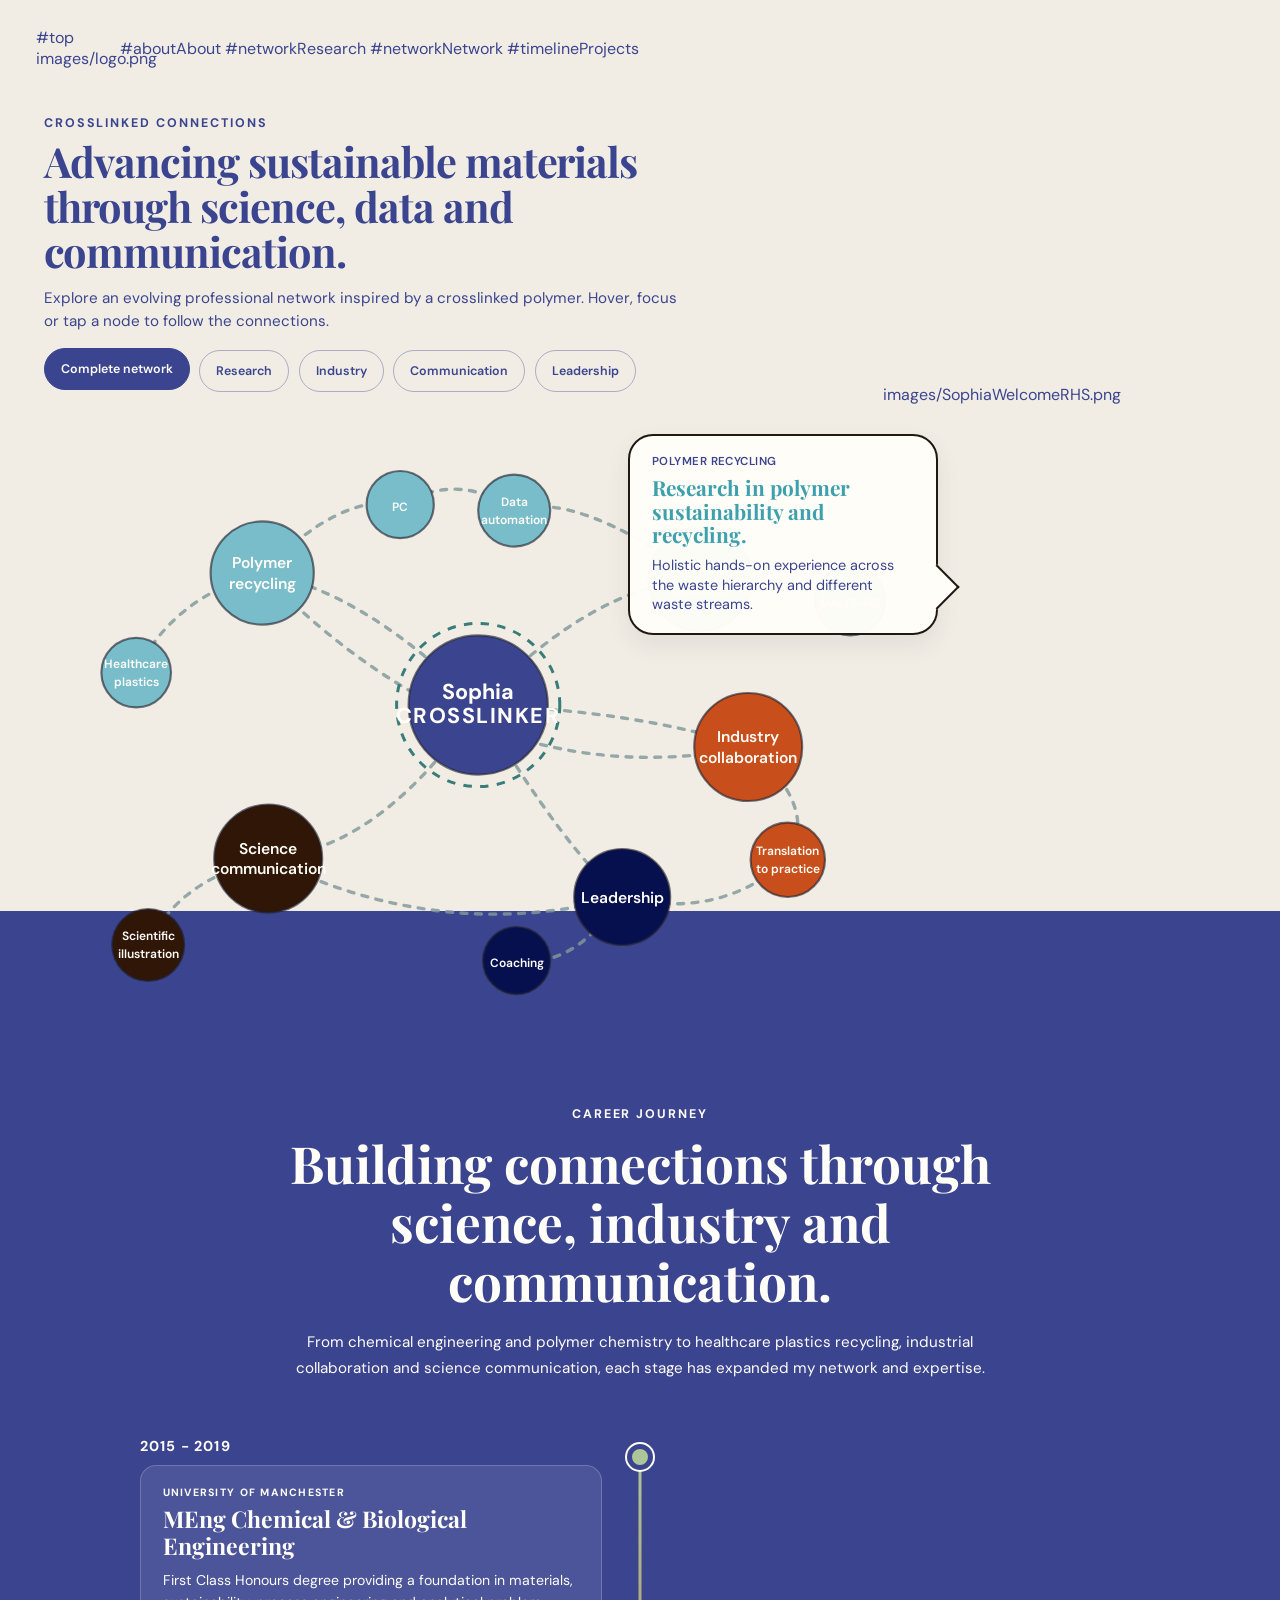
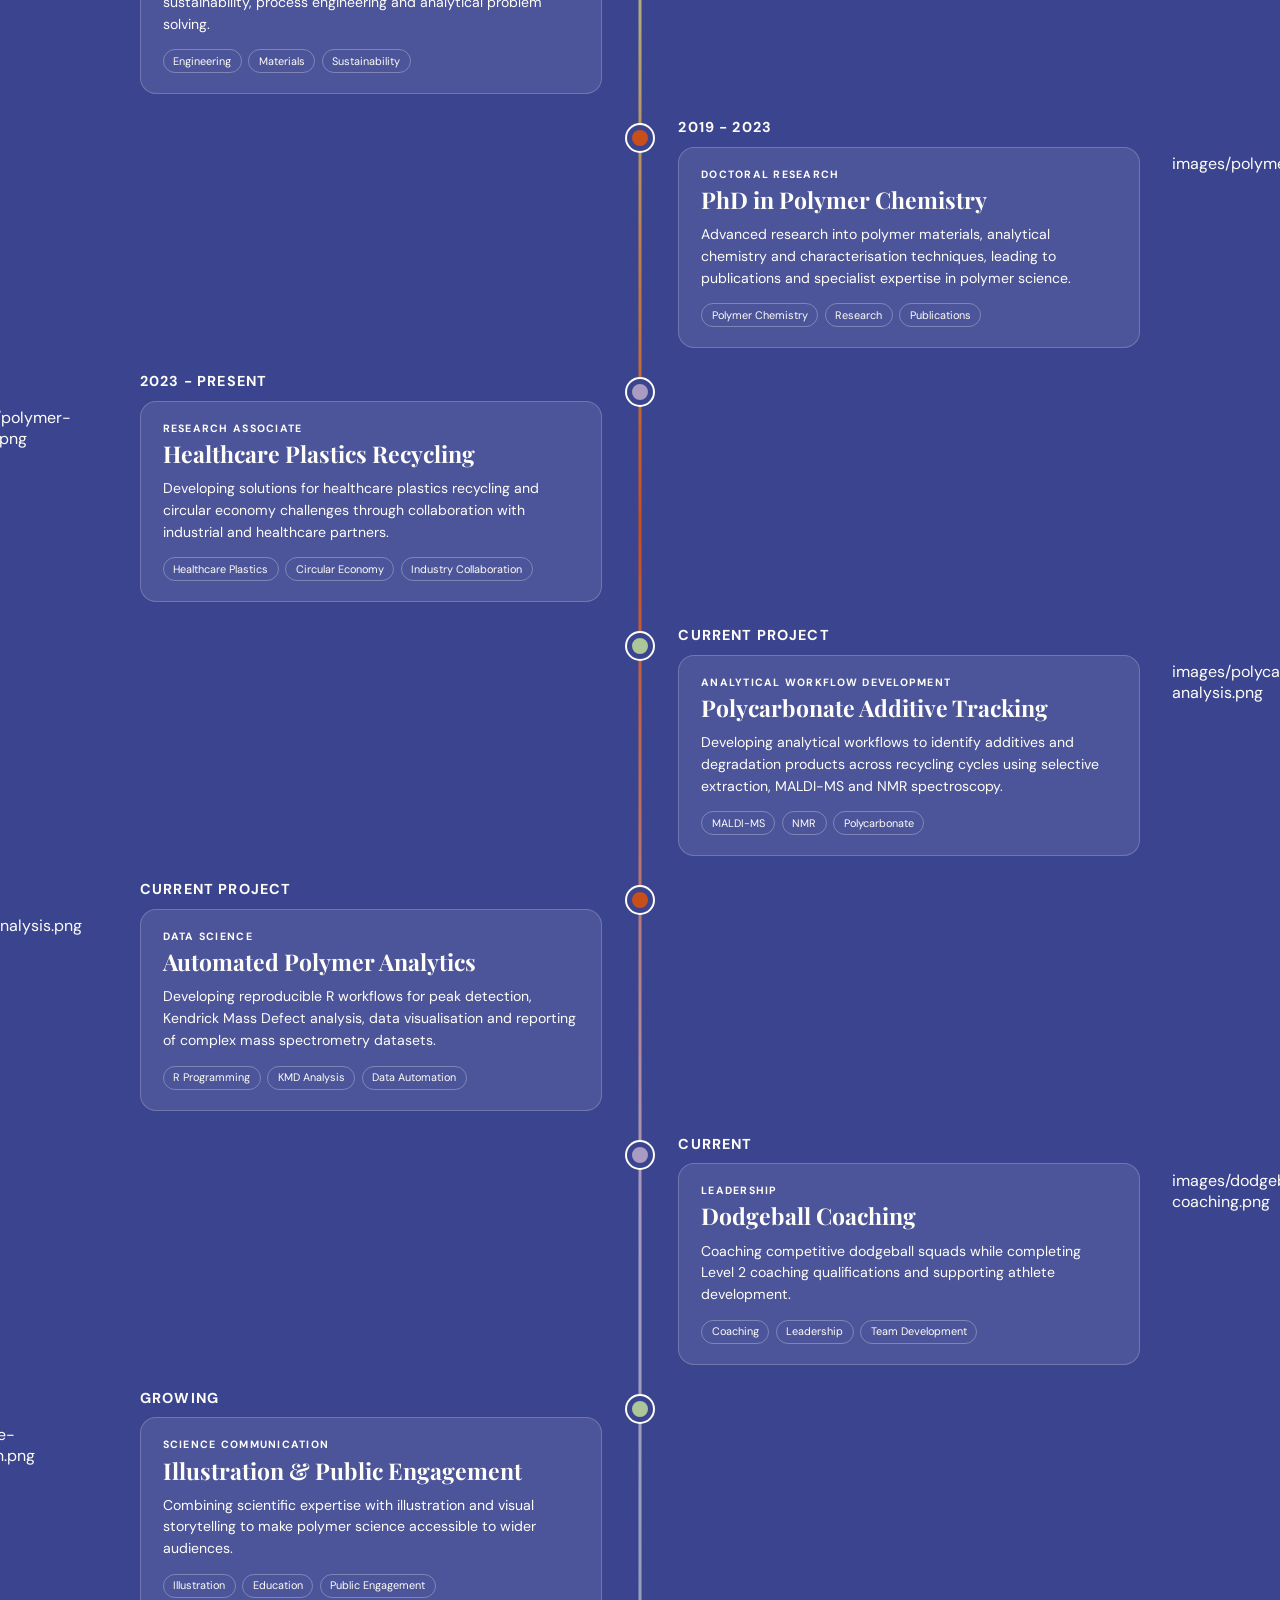
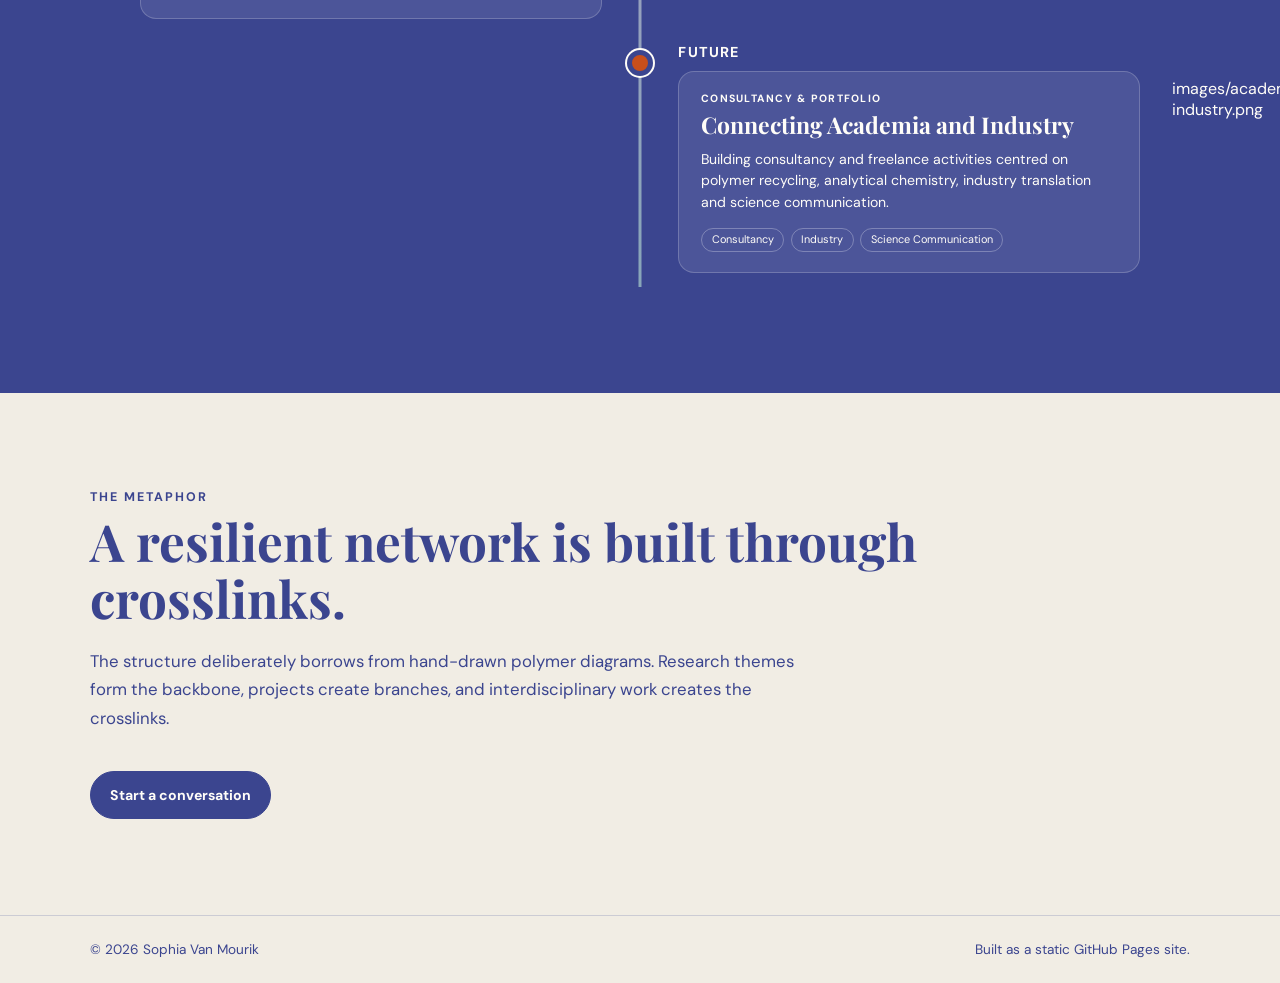
==== commit 00aac634: "Update index.html" ====
--- a/index.html
+++ b/index.html
@@ -1,9 +1,7 @@
 <!doctype html>
-
 <html lang="en">
 
 <head>
-
     <meta charset="utf-8">
 
     <meta
@@ -18,24 +16,21 @@
 
     <title>Sophia Van Mourik | Crosslinked Connections</title>
 
-    css/style.css
-
-    js/network.jsscript>
-
+    <link rel="stylesheet" href="css/style.css">
+
+    <script src="js/network.js" defer></script>
 </head>
 
 <body>
 
-    <!-- =========================
+    <!-- ==================================================
          HEADER
-    ========================== -->
+    =================================================== -->
 
     <header class="site-header">
 
         #top
-
             images/logo.png
-
         </a>
 
         <button
@@ -47,25 +42,23 @@
             Menu
         </button>
 
-        <nav id="main-nav" aria-label="Main navigation">
-
+        <nav
+            id="main-nav"
+            aria-label="Main navigation"
+        >
             #aboutAbout</a>
-
-            #researchResearch</a>
-
+            #networkResearch</a>
             #networkNetwork</a>
-
             #timelineProjects</a>
-
         </nav>
 
     </header>
 
     <main id="top">
 
-        <!-- =========================
+        <!-- ==================================================
              LANDING PAGE
-        ========================== -->
+        =================================================== -->
 
         <section
             class="hero"
@@ -73,7 +66,7 @@
             aria-labelledby="hero-title"
         >
 
-            <!-- Landing-page heading -->
+            <!-- Heading and filters -->
 
             <div class="hero-copy">
 
@@ -82,7 +75,7 @@
                 </p>
 
                 <h1 id="hero-title">
-                    Advancing sustainable materials through<br>
+                    Advancing sustainable materials through
                     science, data and communication.
                 </h1>
 
@@ -91,8 +84,6 @@
                     crosslinked polymer. Hover, focus or tap a node to follow
                     the connections.
                 </p>
-
-                <!-- Network filters -->
 
                 <div
                     class="filters"
@@ -143,9 +134,7 @@
 
             </div>
 
-            <!-- =========================
-                 NETWORK STAGE
-            ========================== -->
+            <!-- Network, information card and character -->
 
             <div class="hero-stage">
 
@@ -163,9 +152,9 @@
                         </title>
 
                         <desc id="network-desc">
-                            An interactive professional network connecting
-                            polymer recycling, analytical science, industry
-                            collaboration, science communication and leadership.
+                            An interactive network connecting polymer
+                            recycling, analytical science, industry,
+                            communication and leadership.
                         </desc>
 
                         <defs>
@@ -177,27 +166,20 @@
                                 width="260%"
                                 height="260%"
                             >
-
                                 <feGaussianBlur
                                     stdDeviation="7"
                                     result="blur"
                                 ></feGaussianBlur>
 
                                 <feMerge>
-
                                     <feMergeNode in="blur"></feMergeNode>
-
-                                    <feMergeNode
-                                        in="SourceGraphic"
-                                    ></feMergeNode>
-
+                                    <feMergeNode in="SourceGraphic"></feMergeNode>
                                 </feMerge>
-
                             </filter>
 
                         </defs>
 
-                        <!-- Network connections -->
+                        <!-- Connections -->
 
                         <g class="bonds" aria-hidden="true">
 
@@ -299,7 +281,7 @@
 
                         </g>
 
-                        <!-- Network nodes -->
+                        <!-- Nodes -->
 
                         <g class="nodes">
 
@@ -315,7 +297,6 @@
                                 role="button"
                                 aria-label="Sophia Van Mourik"
                             >
-
                                 <circle
                                     cx="350"
                                     cy="245"
@@ -340,7 +321,6 @@
                                 >
                                     Crosslinker
                                 </text>
-
                             </g>
 
                             <!-- Polymer recycling -->
@@ -355,7 +335,6 @@
                                 role="button"
                                 aria-label="Polymer recycling"
                             >
-
                                 <circle
                                     cx="170"
                                     cy="135"
@@ -369,7 +348,6 @@
                                 <text x="170" y="148">
                                     recycling
                                 </text>
-
                             </g>
 
                             <!-- Analytical science -->
@@ -384,7 +362,6 @@
                                 role="button"
                                 aria-label="Analytical science"
                             >
-
                                 <circle
                                     cx="535"
                                     cy="140"
@@ -398,10 +375,9 @@
                                 <text x="535" y="153">
                                     science
                                 </text>
-
-                            </g>
-
-                            <!-- Industry collaboration -->
+                            </g>
+
+                            <!-- Industry -->
 
                             <g
                                 class="node industry"
@@ -413,7 +389,6 @@
                                 role="button"
                                 aria-label="Industry collaboration"
                             >
-
                                 <circle
                                     cx="575"
                                     cy="280"
@@ -427,10 +402,9 @@
                                 <text x="575" y="293">
                                     collaboration
                                 </text>
-
-                            </g>
-
-                            <!-- Science communication -->
+                            </g>
+
+                            <!-- Communication -->
 
                             <g
                                 class="node communication"
@@ -442,7 +416,6 @@
                                 role="button"
                                 aria-label="Science communication"
                             >
-
                                 <circle
                                     cx="175"
                                     cy="373"
@@ -456,7 +429,6 @@
                                 <text x="175" y="386">
                                     communication
                                 </text>
-
                             </g>
 
                             <!-- Leadership -->
@@ -471,7 +443,6 @@
                                 role="button"
                                 aria-label="Leadership"
                             >
-
                                 <circle
                                     cx="470"
                                     cy="405"
@@ -481,7 +452,6 @@
                                 <text x="470" y="410">
                                     Leadership
                                 </text>
-
                             </g>
 
                             <!-- Healthcare plastics -->
@@ -496,7 +466,6 @@
                                 role="button"
                                 aria-label="Healthcare plastics"
                             >
-
                                 <circle
                                     cx="65"
                                     cy="218"
@@ -510,7 +479,6 @@
                                 <text x="65" y="229">
                                     plastics
                                 </text>
-
                             </g>
 
                             <!-- Polycarbonate -->
@@ -525,7 +493,6 @@
                                 role="button"
                                 aria-label="Polycarbonate"
                             >
-
                                 <circle
                                     cx="285"
                                     cy="78"
@@ -535,7 +502,6 @@
                                 <text x="285" y="83">
                                     PC
                                 </text>
-
                             </g>
 
                             <!-- Data automation -->
@@ -550,7 +516,6 @@
                                 role="button"
                                 aria-label="Data automation"
                             >
-
                                 <circle
                                     cx="380"
                                     cy="83"
@@ -564,7 +529,6 @@
                                 <text x="380" y="94">
                                     automation
                                 </text>
-
                             </g>
 
                             <!-- MALDI-MS -->
@@ -579,7 +543,6 @@
                                 role="button"
                                 aria-label="MALDI mass spectrometry"
                             >
-
                                 <circle
                                     cx="660"
                                     cy="158"
@@ -589,10 +552,9 @@
                                 <text x="660" y="163">
                                     MALDI-MS
                                 </text>
-
-                            </g>
-
-                            <!-- Translation to practice -->
+                            </g>
+
+                            <!-- Translation -->
 
                             <g
                                 class="node industry small"
@@ -604,7 +566,6 @@
                                 role="button"
                                 aria-label="Translation to practice"
                             >
-
                                 <circle
                                     cx="608"
                                     cy="374"
@@ -618,10 +579,9 @@
                                 <text x="608" y="385">
                                     to practice
                                 </text>
-
-                            </g>
-
-                            <!-- Scientific illustration -->
+                            </g>
+
+                            <!-- Illustration -->
 
                             <g
                                 class="node communication small"
@@ -633,7 +593,6 @@
                                 role="button"
                                 aria-label="Scientific illustration"
                             >
-
                                 <circle
                                     cx="75"
                                     cy="445"
@@ -647,7 +606,6 @@
                                 <text x="75" y="456">
                                     illustration
                                 </text>
-
                             </g>
 
                             <!-- Coaching -->
@@ -662,7 +620,6 @@
                                 role="button"
                                 aria-label="Coaching"
                             >
-
                                 <circle
                                     cx="382"
                                     cy="458"
@@ -672,7 +629,6 @@
                                 <text x="382" y="463">
                                     Coaching
                                 </text>
-
                             </g>
 
                         </g>
@@ -681,14 +637,13 @@
 
                 </div>
 
-                <!-- Interactive network card -->
+                <!-- Interactive information card -->
 
                 <aside
                     class="node-card"
                     id="node-card"
                     aria-live="polite"
                 >
-
                     <p class="card-kicker">
                         Polymer Recycling
                     </p>
@@ -698,27 +653,24 @@
                     </h2>
 
                     <p>
-                        Holistic hands-on experience across the waste hierarchy
-                        and different waste streams.
+                        Holistic hands-on experience across the waste
+                        hierarchy and different waste streams.
                     </p>
-
                 </aside>
 
-                <!-- Welcome character -->
+                <!-- Character illustration -->
 
                 <div class="welcome-character">
-
                     images/SophiaWelcomeRHS.png
-
                 </div>
 
             </div>
 
         </section>
 
-        <!-- =========================
-             CAREER TIMELINE
-        ========================== -->
+        <!-- ==================================================
+             TIMELINE
+        =================================================== -->
 
         <section
             class="timeline-section"
@@ -778,13 +730,9 @@
                         </p>
 
                         <div class="tags">
-
                             <span>Engineering</span>
-
                             <span>Materials</span>
-
                             <span>Sustainability</span>
-
                         </div>
 
                     </div>
@@ -822,21 +770,15 @@
                         </p>
 
                         <div class="tags">
-
                             <span>Polymer Chemistry</span>
-
                             <span>Research</span>
-
                             <span>Publications</span>
-
                         </div>
 
                     </div>
 
                     <div class="project-image image-wide">
-
                         images/polymer-biodegradation.png
-
                     </div>
 
                 </li>
@@ -872,26 +814,20 @@
                         </p>
 
                         <div class="tags">
-
                             <span>Healthcare Plastics</span>
-
                             <span>Circular Economy</span>
-
                             <span>Industry Collaboration</span>
-
                         </div>
 
                     </div>
 
                     <div class="project-image image-small">
-
                         images/polymer-sample.png
-
                     </div>
 
                 </li>
 
-                <!-- Polycarbonate additives -->
+                <!-- Polycarbonate -->
 
                 <li class="project" tabindex="0">
 
@@ -916,32 +852,26 @@
 
                         <p>
                             Developing analytical workflows to identify
-                            additives and degradation products across recycling
-                            cycles using selective extraction, MALDI-MS and NMR
-                            spectroscopy.
+                            additives and degradation products across
+                            recycling cycles using selective extraction,
+                            MALDI-MS and NMR spectroscopy.
                         </p>
 
                         <div class="tags">
-
                             <span>MALDI-MS</span>
-
                             <span>NMR</span>
-
                             <span>Polycarbonate</span>
-
                         </div>
 
                     </div>
 
                     <div class="project-image">
-
                         images/polycarbonate-analysis.png
-
                     </div>
 
                 </li>
 
-                <!-- Data science -->
+                <!-- Data analysis -->
 
                 <li class="project" tabindex="0">
 
@@ -972,21 +902,15 @@
                         </p>
 
                         <div class="tags">
-
                             <span>R Programming</span>
-
                             <span>KMD Analysis</span>
-
                             <span>Data Automation</span>
-
                         </div>
 
                     </div>
 
                     <div class="project-image">
-
                         images/data-analysis.png
-
                     </div>
 
                 </li>
@@ -1021,21 +945,15 @@
                         </p>
 
                         <div class="tags">
-
                             <span>Coaching</span>
-
                             <span>Leadership</span>
-
                             <span>Team Development</span>
-
                         </div>
 
                     </div>
 
                     <div class="project-image image-small">
-
                         images/dodgeball-coaching.png
-
                     </div>
 
                 </li>
@@ -1070,26 +988,20 @@
                         </p>
 
                         <div class="tags">
-
                             <span>Illustration</span>
-
                             <span>Education</span>
-
                             <span>Public Engagement</span>
-
                         </div>
 
                     </div>
 
                     <div class="project-image">
-
                         images/science-communication.png
-
                     </div>
 
                 </li>
 
-                <!-- Future consultancy -->
+                <!-- Consultancy -->
 
                 <li class="project" tabindex="0">
 
@@ -1114,26 +1026,21 @@
 
                         <p>
                             Building consultancy and freelance activities
-                            centred on polymer recycling, analytical chemistry,
-                            industry translation and science communication.
+                            centred on polymer recycling, analytical
+                            chemistry, industry translation and science
+                            communication.
                         </p>
 
                         <div class="tags">
-
                             <span>Consultancy</span>
-
                             <span>Industry</span>
-
                             <span>Science Communication</span>
-
                         </div>
 
                     </div>
 
                     <div class="project-image">
-
                         images/academia-industry.png
-
                     </div>
 
                 </li>
@@ -1142,9 +1049,9 @@
 
         </section>
 
-        <!-- =========================
+        <!-- ==================================================
              ABOUT
-        ========================== -->
+        =================================================== -->
 
         <section
             class="about"
@@ -1177,9 +1084,9 @@
 
     </main>
 
-    <!-- =========================
+    <!-- ==================================================
          FOOTER
-    ========================== -->
+    =================================================== -->
 
     <footer>
 
--- a/css/style.css
+++ b/css/style.css
@@ -0,0 +1,1170 @@
+@import url("https://fonts.googleapis.com/css2?family=DM+Sans:wght@400;500;600;700&family=Playfair+Display:wght@600;700&display=swap");
+
+/* ==================================================
+   VARIABLES
+================================================== */
+
+:root{
+    --font:#3b458f;
+    --paper:#f1ede4;
+    --sage:#acc69a;
+    --teal:#397d7a;
+    --cyan:#56a9ba;
+    --light-cyan:#79bdcb;
+    --orange:#c84f1c;
+    --lavender:#a99bc2;
+    --steel:#88a6b9;
+    --navy:#07104f;
+    --brown:#301607;
+    --line:#82999b;
+    --white:#fffdf8;
+    --black:#211815;
+}
+
+
+/* ==================================================
+   GLOBAL STYLES
+================================================== */
+
+*{
+    box-sizing:border-box;
+}
+
+html{
+    scroll-behavior:smooth;
+}
+
+body{
+    margin:0;
+    overflow-x:hidden;
+    background:var(--paper);
+    color:var(--font);
+    font-family:"DM Sans",sans-serif;
+}
+
+img{
+    display:block;
+    max-width:100%;
+}
+
+button,
+a{
+    font:inherit;
+}
+
+button{
+    color:inherit;
+}
+
+a{
+    color:inherit;
+}
+
+.eyebrow{
+    margin:0;
+    color:var(--font);
+    font-size:.78rem;
+    font-weight:700;
+    letter-spacing:.16em;
+    text-transform:uppercase;
+}
+
+
+/* ==================================================
+   HEADER
+================================================== */
+
+.site-header{
+    position:relative;
+    z-index:30;
+    display:grid;
+    grid-template-columns:84px 1fr auto;
+    align-items:center;
+    width:100%;
+    min-height:96px;
+    padding:8px 2.8vw;
+    background:var(--paper);
+}
+
+.brand{
+    display:block;
+    width:76px;
+    height:76px;
+}
+
+.brand img{
+    width:100%;
+    height:100%;
+    object-fit:contain;
+}
+
+.site-header nav{
+    display:flex;
+    align-items:center;
+    gap:2rem;
+}
+
+.site-header nav a{
+    color:var(--font);
+    font-size:1rem;
+    font-weight:700;
+    text-decoration:none;
+}
+
+.site-header nav a:hover,
+.site-header nav a:focus-visible{
+    text-decoration:underline;
+    text-decoration-thickness:2px;
+    text-underline-offset:6px;
+}
+
+.menu-toggle{
+    display:none;
+}
+
+
+/* ==================================================
+   LANDING PAGE
+================================================== */
+
+.hero{
+    position:relative;
+    width:100%;
+    min-height:calc(100vh - 96px);
+    padding:1.2rem 3.4vw 0;
+    overflow:hidden;
+    background:var(--paper);
+}
+
+
+/* ==================================================
+   LANDING PAGE HEADING
+================================================== */
+
+.hero-copy{
+    position:relative;
+    z-index:12;
+    width:min(800px,58vw);
+    max-width:800px;
+}
+
+.hero h1{
+    width:100%;
+    max-width:800px;
+    margin:.5rem 0 .8rem;
+    color:var(--font);
+    font:700 clamp(2.5rem,3.25vw,4rem)/1.08 "Playfair Display",serif;
+    letter-spacing:-.025em;
+}
+
+.intro{
+    max-width:650px;
+    margin:.75rem 0 0;
+    font-size:.95rem;
+    line-height:1.55;
+}
+
+
+/* ==================================================
+   FILTER BUTTONS
+================================================== */
+
+.filters{
+    display:flex;
+    flex-wrap:wrap;
+    gap:.6rem;
+    margin-top:1rem;
+}
+
+.filter{
+    min-height:42px;
+    padding:.62rem 1rem;
+    border:1px solid rgba(59,69,143,.38);
+    border-radius:999px;
+    background:transparent;
+    color:var(--font);
+    font-size:.78rem;
+    font-weight:600;
+    cursor:pointer;
+    transition:
+        background .2s,
+        border-color .2s,
+        color .2s,
+        transform .2s;
+}
+
+.filter:hover,
+.filter:focus-visible,
+.filter.active{
+    border-color:var(--font);
+    background:var(--font);
+    color:var(--white);
+    transform:translateY(-2px);
+}
+
+
+/* ==================================================
+   NETWORK STAGE
+================================================== */
+
+.hero-stage{
+    position:relative;
+    z-index:2;
+    width:100%;
+    max-width:1500px;
+    height:650px;
+    margin:-1rem auto 0;
+}
+
+
+/* ==================================================
+   NETWORK CONTAINER
+================================================== */
+
+.network-shell{
+    position:absolute;
+    z-index:2;
+    bottom:15px;
+    left:1%;
+    width:min(68vw,950px);
+    height:600px;
+    margin:0;
+    overflow:visible;
+    background:transparent;
+}
+
+#polymer-network{
+    display:block;
+    width:100%;
+    height:100%;
+    overflow:visible;
+    transform:none;
+}
+
+
+/* ==================================================
+   NETWORK CONNECTIONS
+================================================== */
+
+.bonds path{
+    fill:none;
+    stroke:var(--line);
+    stroke-width:2.8;
+    stroke-linecap:round;
+    stroke-dasharray:5 7;
+    opacity:.82;
+    transition:
+        opacity .25s,
+        stroke .25s,
+        stroke-width .25s;
+}
+
+.bonds path.active{
+    stroke:var(--font);
+    stroke-width:5;
+    stroke-dasharray:none;
+    opacity:1;
+    filter:url("#glow");
+}
+
+.bonds path.muted{
+    opacity:.1;
+}
+
+
+/* ==================================================
+   NETWORK NODES
+================================================== */
+
+.node{
+    cursor:pointer;
+    transform-box:fill-box;
+    transform-origin:center;
+    transition:
+        opacity .25s,
+        transform .25s;
+}
+
+.node circle{
+    stroke:rgba(32,32,45,.62);
+    stroke-width:1.8;
+}
+
+.node text{
+    fill:var(--white);
+    font:600 13px "DM Sans",sans-serif;
+    text-anchor:middle;
+    pointer-events:none;
+}
+
+.node .node-sub{
+    font-size:10px;
+    letter-spacing:.07em;
+    text-transform:uppercase;
+}
+
+.node.research circle{
+    fill:var(--light-cyan);
+}
+
+.node.industry circle{
+    fill:var(--orange);
+}
+
+.node.communication circle{
+    fill:var(--brown);
+}
+
+.node.leadership circle{
+    fill:var(--navy);
+}
+
+.node.core circle:first-child{
+    fill:var(--font);
+}
+
+.node.core text{
+    fill:var(--white);
+    font-size:18px;
+    font-weight:700;
+}
+
+.node.core .ring{
+    fill:none;
+    stroke:var(--teal);
+    stroke-width:2.5;
+    stroke-dasharray:7 7;
+}
+
+.node.small text{
+    font-size:10px;
+}
+
+.node:hover,
+.node:focus-visible,
+.node.selected{
+    outline:none;
+    transform:scale(1.08);
+}
+
+.node:hover circle,
+.node:focus-visible circle,
+.node.selected circle{
+    stroke-width:4;
+    filter:drop-shadow(0 8px 8px rgba(59,69,143,.22));
+}
+
+.node.muted{
+    opacity:.12;
+}
+
+
+/* ==================================================
+   NETWORK INFORMATION CARD
+================================================== */
+
+.node-card{
+    position:absolute;
+    z-index:15;
+    top:58px;
+    right:25%;
+    width:310px;
+    min-height:165px;
+    padding:1.15rem 1.35rem;
+    border:2px solid var(--black);
+    border-radius:25px;
+    background:rgba(255,253,248,.98);
+    color:var(--font);
+    box-shadow:0 10px 25px rgba(45,49,71,.08);
+    transition:transform .22s;
+}
+
+.node-card::after{
+    content:"";
+    position:absolute;
+    right:-17px;
+    bottom:30px;
+    width:30px;
+    height:30px;
+    border-top:2px solid var(--black);
+    border-right:2px solid var(--black);
+    background:var(--white);
+    transform:rotate(45deg);
+}
+
+.node-card.pop{
+    transform:translateY(-5px);
+}
+
+.node-card .card-kicker{
+    margin:0 0 .4rem;
+    color:var(--font);
+    font-size:.72rem;
+    font-weight:600;
+    letter-spacing:.04em;
+    text-transform:uppercase;
+}
+
+.node-card h2{
+    margin:0 0 .55rem;
+    color:#3ca0ad;
+    font:700 1.3rem/1.15 "Playfair Display",serif;
+}
+
+.node-card p:last-child{
+    margin:0;
+    color:var(--font);
+    font-size:.9rem;
+    line-height:1.35;
+}
+
+
+/* ==================================================
+   WELCOME CHARACTER
+================================================== */
+
+.welcome-character{
+    position:absolute;
+    z-index:10;
+    right:-1.5%;
+    bottom:-8px;
+    width:clamp(360px,29vw,480px);
+    height:650px;
+    margin:0;
+    pointer-events:none;
+}
+
+.welcome-character img{
+    display:block;
+    width:100%;
+    height:100%;
+    object-fit:contain;
+    object-position:center bottom;
+}
+
+
+/* ==================================================
+   BLUE STRIP BELOW CHARACTER
+================================================== */
+
+.hero::after{
+    content:"";
+    position:absolute;
+    z-index:0;
+    right:0;
+    bottom:0;
+    left:0;
+    height:115px;
+    background:var(--font);
+}
+
+
+/* ==================================================
+   TIMELINE SECTION
+================================================== */
+
+.timeline-section{
+    position:relative;
+    z-index:3;
+    width:100%;
+    padding:5rem 7vw 6rem;
+    overflow:hidden;
+    background:var(--font);
+    color:var(--white);
+}
+
+.timeline-section .section-heading{
+    width:100%;
+    max-width:850px;
+    margin:0 auto 3.5rem;
+    text-align:center;
+}
+
+.timeline-section .eyebrow{
+    margin:0 0 .75rem;
+    color:var(--white);
+}
+
+.timeline-section .section-heading h2{
+    margin:0;
+    color:var(--white);
+    font:700 clamp(2.2rem,4vw,4rem)/1.15 "Playfair Display",serif;
+}
+
+.timeline-section .section-heading > p:last-child{
+    max-width:750px;
+    margin:1.25rem auto 0;
+    color:var(--white);
+    font-size:.95rem;
+    line-height:1.65;
+}
+
+
+/* ==================================================
+   TIMELINE STRUCTURE
+================================================== */
+
+.timeline{
+    position:relative;
+    display:block;
+    width:100%;
+    max-width:1000px;
+    margin:0 auto;
+    padding:0;
+    list-style:none;
+}
+
+.timeline::before{
+    content:"";
+    position:absolute;
+    z-index:0;
+    top:10px;
+    bottom:10px;
+    left:50%;
+    width:3px;
+    background:linear-gradient(
+        to bottom,
+        var(--sage),
+        var(--orange),
+        var(--lavender),
+        var(--steel)
+    );
+    transform:translateX(-50%);
+}
+
+
+/* ==================================================
+   TIMELINE PROJECTS
+================================================== */
+
+.project{
+    position:relative;
+    display:block;
+    width:50%;
+    min-height:210px;
+    margin:0;
+    padding:0 2.4rem 1.5rem 0;
+    list-style:none;
+}
+
+.project:nth-child(even){
+    margin-left:50%;
+    padding:0 0 1.5rem 2.4rem;
+}
+
+.project::marker{
+    content:"";
+}
+
+
+/* ==================================================
+   TIMELINE NODES
+================================================== */
+
+.project-node{
+    position:absolute;
+    z-index:5;
+    top:7px;
+    right:-13px;
+    display:block;
+    width:26px;
+    height:26px;
+    border:5px solid var(--font);
+    border-radius:50%;
+    background:var(--sage);
+    box-shadow:0 0 0 2px var(--white);
+    transition:
+        transform .25s,
+        box-shadow .25s;
+}
+
+.project:nth-child(even) .project-node{
+    right:auto;
+    left:-13px;
+}
+
+.project:nth-child(3n + 2) .project-node{
+    background:var(--orange);
+}
+
+.project:nth-child(3n) .project-node{
+    background:var(--lavender);
+}
+
+
+/* ==================================================
+   TIMELINE DATES
+================================================== */
+
+.project-year{
+    display:block;
+    margin:0 0 .65rem;
+    color:var(--white);
+    font-size:.9rem;
+    font-weight:700;
+    letter-spacing:.08em;
+    text-transform:uppercase;
+}
+
+
+/* ==================================================
+   TIMELINE CARDS
+================================================== */
+
+.project-card{
+    position:relative;
+    z-index:2;
+    width:100%;
+    padding:1.25rem 1.35rem;
+    border:1px solid rgba(255,255,255,.2);
+    border-radius:16px;
+    background:rgba(255,255,255,.09);
+    color:var(--white);
+    transition:
+        background .25s,
+        border-color .25s,
+        transform .25s;
+}
+
+.project-card h3{
+    margin:.35rem 0 .65rem;
+    color:var(--white);
+    font:700 clamp(1.25rem,1.8vw,1.55rem)/1.2 "Playfair Display",serif;
+}
+
+.project-card > p:not(.project-type){
+    margin:.5rem 0;
+    color:var(--white);
+    font-size:.88rem;
+    line-height:1.55;
+}
+
+.project-type{
+    margin:0 0 .35rem;
+    color:var(--white);
+    font-size:.66rem;
+    font-weight:700;
+    letter-spacing:.12em;
+    text-transform:uppercase;
+}
+
+.project:hover .project-card,
+.project:focus-visible .project-card{
+    border-color:rgba(255,255,255,.45);
+    background:rgba(255,255,255,.14);
+    transform:translateY(-5px);
+}
+
+.project:hover .project-node,
+.project:focus-visible .project-node{
+    box-shadow:
+        0 0 0 2px var(--white),
+        0 0 20px rgba(255,255,255,.25);
+    transform:scale(1.25);
+}
+
+.project:focus-visible{
+    outline:none;
+}
+
+
+/* ==================================================
+   TIMELINE TAGS
+================================================== */
+
+.tags{
+    display:flex;
+    flex-wrap:wrap;
+    gap:.4rem;
+    margin-top:.85rem;
+}
+
+.tags span{
+    display:inline-block;
+    padding:.28rem .6rem;
+    border:1px solid rgba(255,255,255,.28);
+    border-radius:999px;
+    color:var(--white);
+    font-size:.68rem;
+    line-height:1.2;
+}
+
+
+/* ==================================================
+   TIMELINE IMAGES
+================================================== */
+
+.project-image{
+    position:absolute;
+    z-index:1;
+    top:35px;
+    width:clamp(130px,17vw,240px);
+    pointer-events:none;
+}
+
+.project:nth-child(odd) .project-image{
+    right:calc(100% + 2rem);
+}
+
+.project:nth-child(even) .project-image{
+    left:calc(100% + 2rem);
+}
+
+.project-image img{
+    display:block;
+    width:100%;
+    height:auto;
+    max-height:190px;
+    object-fit:contain;
+}
+
+.project-image.image-wide{
+    width:clamp(220px,25vw,360px);
+}
+
+.project-image.image-small{
+    width:clamp(110px,13vw,180px);
+}
+
+
+/* ==================================================
+   ABOUT SECTION
+================================================== */
+
+.about{
+    min-height:50vh;
+    padding:6rem 7vw;
+    background:var(--paper);
+    color:var(--font);
+}
+
+.about h2{
+    max-width:850px;
+    margin:.5rem 0 1.2rem;
+    font:700 clamp(2.2rem,4vw,4rem)/1.12 "Playfair Display",serif;
+}
+
+.about > p:not(.eyebrow){
+    max-width:720px;
+    font-size:1.05rem;
+    line-height:1.7;
+}
+
+
+/* ==================================================
+   CALL TO ACTION
+================================================== */
+
+.cta{
+    display:inline-block;
+    margin-top:1.4rem;
+    padding:.85rem 1.2rem;
+    border:1px solid var(--font);
+    border-radius:999px;
+    background:var(--font);
+    color:var(--white);
+    font-size:.88rem;
+    font-weight:700;
+    text-decoration:none;
+    transition:
+        background .2s,
+        color .2s,
+        transform .2s;
+}
+
+.cta:hover,
+.cta:focus-visible{
+    background:transparent;
+    color:var(--font);
+    transform:translateY(-2px);
+}
+
+
+/* ==================================================
+   FOOTER
+================================================== */
+
+footer{
+    display:flex;
+    justify-content:space-between;
+    gap:1rem;
+    padding:25px 7vw;
+    border-top:1px solid rgba(59,69,143,.2);
+    background:var(--paper);
+    color:var(--font);
+    font-size:.85rem;
+}
+
+footer p{
+    margin:0;
+}
+
+
+/* ==================================================
+   SMALLER DESKTOP
+================================================== */
+
+@media(max-width:1250px){
+
+    .hero-copy{
+        width:min(700px,60vw);
+    }
+
+    .hero h1{
+        font-size:clamp(2.4rem,3.5vw,3.6rem);
+    }
+
+    .hero-stage{
+        height:620px;
+    }
+
+    .network-shell{
+        left:-2%;
+        width:72vw;
+        height:570px;
+    }
+
+    .welcome-character{
+        right:-4%;
+        width:400px;
+        height:600px;
+    }
+
+    .node-card{
+        top:60px;
+        right:23%;
+        width:280px;
+    }
+
+    .timeline{
+        max-width:850px;
+    }
+
+    .project-image,
+    .project-image.image-wide{
+        width:clamp(120px,15vw,200px);
+    }
+
+    .project-image.image-small{
+        width:clamp(100px,12vw,160px);
+    }
+
+    .project:nth-child(odd) .project-image{
+        right:calc(100% + 1rem);
+    }
+
+    .project:nth-child(even) .project-image{
+        left:calc(100% + 1rem);
+    }
+}
+
+
+/* ==================================================
+   TABLET
+================================================== */
+
+@media(max-width:1000px){
+
+    .site-header{
+        grid-template-columns:74px 1fr auto;
+    }
+
+    .brand{
+        width:66px;
+        height:66px;
+    }
+
+    .hero{
+        min-height:auto;
+        padding:1rem 24px 0;
+    }
+
+    .hero-copy{
+        width:100%;
+        max-width:760px;
+    }
+
+    .hero h1{
+        font-size:clamp(2.4rem,5vw,3.5rem);
+    }
+
+    .hero-stage{
+        height:auto;
+        min-height:900px;
+        margin-top:1.5rem;
+    }
+
+    .network-shell{
+        position:relative;
+        bottom:auto;
+        left:auto;
+        width:100%;
+        max-width:850px;
+        height:auto;
+        aspect-ratio:720 / 500;
+        margin:0 auto;
+    }
+
+    .node-card{
+        top:auto;
+        right:auto;
+        bottom:380px;
+        left:5%;
+        width:300px;
+    }
+
+    .welcome-character{
+        right:2%;
+        bottom:0;
+        width:360px;
+        height:500px;
+    }
+
+    .hero::after{
+        height:90px;
+    }
+
+    .project-image{
+        display:none;
+    }
+}
+
+
+/* ==================================================
+   MOBILE
+================================================== */
+
+@media(max-width:760px){
+
+    .site-header{
+        grid-template-columns:65px 1fr;
+        min-height:74px;
+        padding:7px 18px;
+    }
+
+    .brand{
+        width:58px;
+        height:58px;
+    }
+
+    .menu-toggle{
+        display:block;
+        justify-self:end;
+        padding:.5rem .85rem;
+        border:1px solid var(--font);
+        border-radius:999px;
+        background:transparent;
+        color:var(--font);
+        font-weight:700;
+        cursor:pointer;
+    }
+
+    .site-header nav{
+        display:none;
+        grid-column:1 / -1;
+        flex-direction:column;
+        align-items:flex-start;
+        gap:.8rem;
+        padding:.8rem 0 1rem;
+    }
+
+    .site-header nav.open{
+        display:flex;
+    }
+
+    .hero{
+        min-height:auto;
+        padding:1.75rem 18px 0;
+        overflow:hidden;
+    }
+
+    .hero-copy{
+        width:100%;
+    }
+
+    .hero h1{
+        margin-top:.55rem;
+        font-size:clamp(2.1rem,10vw,3rem);
+        line-height:1.05;
+    }
+
+    .hero h1 br{
+        display:none;
+    }
+
+    .intro{
+        font-size:.92rem;
+    }
+
+    .filters{
+        gap:.45rem;
+    }
+
+    .filter{
+        min-height:38px;
+        padding:.5rem .75rem;
+        font-size:.72rem;
+    }
+
+    .hero-stage{
+        display:flex;
+        flex-direction:column;
+        min-height:0;
+        margin-top:1.5rem;
+        padding-bottom:0;
+    }
+
+    .network-shell{
+        order:1;
+        width:112%;
+        height:auto;
+        min-height:0;
+        margin-left:-6%;
+        aspect-ratio:720 / 500;
+    }
+
+    .node text{
+        font-size:15px;
+    }
+
+    .node.small text{
+        font-size:12px;
+    }
+
+    .node-card{
+        position:relative;
+        order:2;
+        top:auto;
+        right:auto;
+        bottom:auto;
+        left:auto;
+        width:calc(100% - 24px);
+        min-height:0;
+        margin:-.5rem 12px 1rem;
+        border-radius:20px;
+    }
+
+    .node-card::after{
+        display:none;
+    }
+
+    .welcome-character{
+        position:relative;
+        order:3;
+        right:auto;
+        bottom:auto;
+        width:min(100%,390px);
+        height:500px;
+        margin:-2rem auto 0;
+    }
+
+    .hero::after{
+        height:75px;
+    }
+
+    /* Mobile timeline */
+
+    .timeline-section{
+        padding:4rem 20px;
+    }
+
+    .timeline-section .section-heading{
+        margin-bottom:3rem;
+        text-align:left;
+    }
+
+    .timeline-section .section-heading > p:last-child{
+        margin-left:0;
+    }
+
+    .timeline::before{
+        left:13px;
+    }
+
+    .project,
+    .project:nth-child(even){
+        width:100%;
+        min-height:0;
+        margin-left:0;
+        padding:0 0 2.5rem 3rem;
+    }
+
+    .project-node,
+    .project:nth-child(even) .project-node{
+        right:auto;
+        left:0;
+    }
+
+    .project-image,
+    .project-image.image-wide,
+    .project-image.image-small,
+    .project:nth-child(odd) .project-image,
+    .project:nth-child(even) .project-image{
+        position:relative;
+        top:auto;
+        right:auto;
+        left:auto;
+        display:block;
+        width:min(100%,320px);
+        margin:1rem auto 0;
+    }
+
+    .project-image img{
+        max-height:190px;
+    }
+
+    .about{
+        padding:4rem 20px;
+    }
+
+    footer{
+        display:block;
+        padding:25px 20px;
+    }
+
+    footer p + p{
+        margin-top:.5rem;
+    }
+}
+
+
+/* ==================================================
+   VERY SMALL MOBILE
+================================================== */
+
+@media(max-width:480px){
+
+    .hero h1{
+        font-size:2.15rem;
+    }
+
+    .network-shell{
+        width:126%;
+        margin-left:-13%;
+    }
+
+    .welcome-character{
+        width:340px;
+        height:450px;
+    }
+
+    .node-card h2{
+        font-size:1.15rem;
+    }
+}
+
+
+/* ==================================================
+   REDUCED MOTION
+================================================== */
+
+@media(prefers-reduced-motion:reduce){
+
+    html{
+        scroll-behavior:auto;
+    }
+
+    *{
+        transition:none !important;
+    }
+}
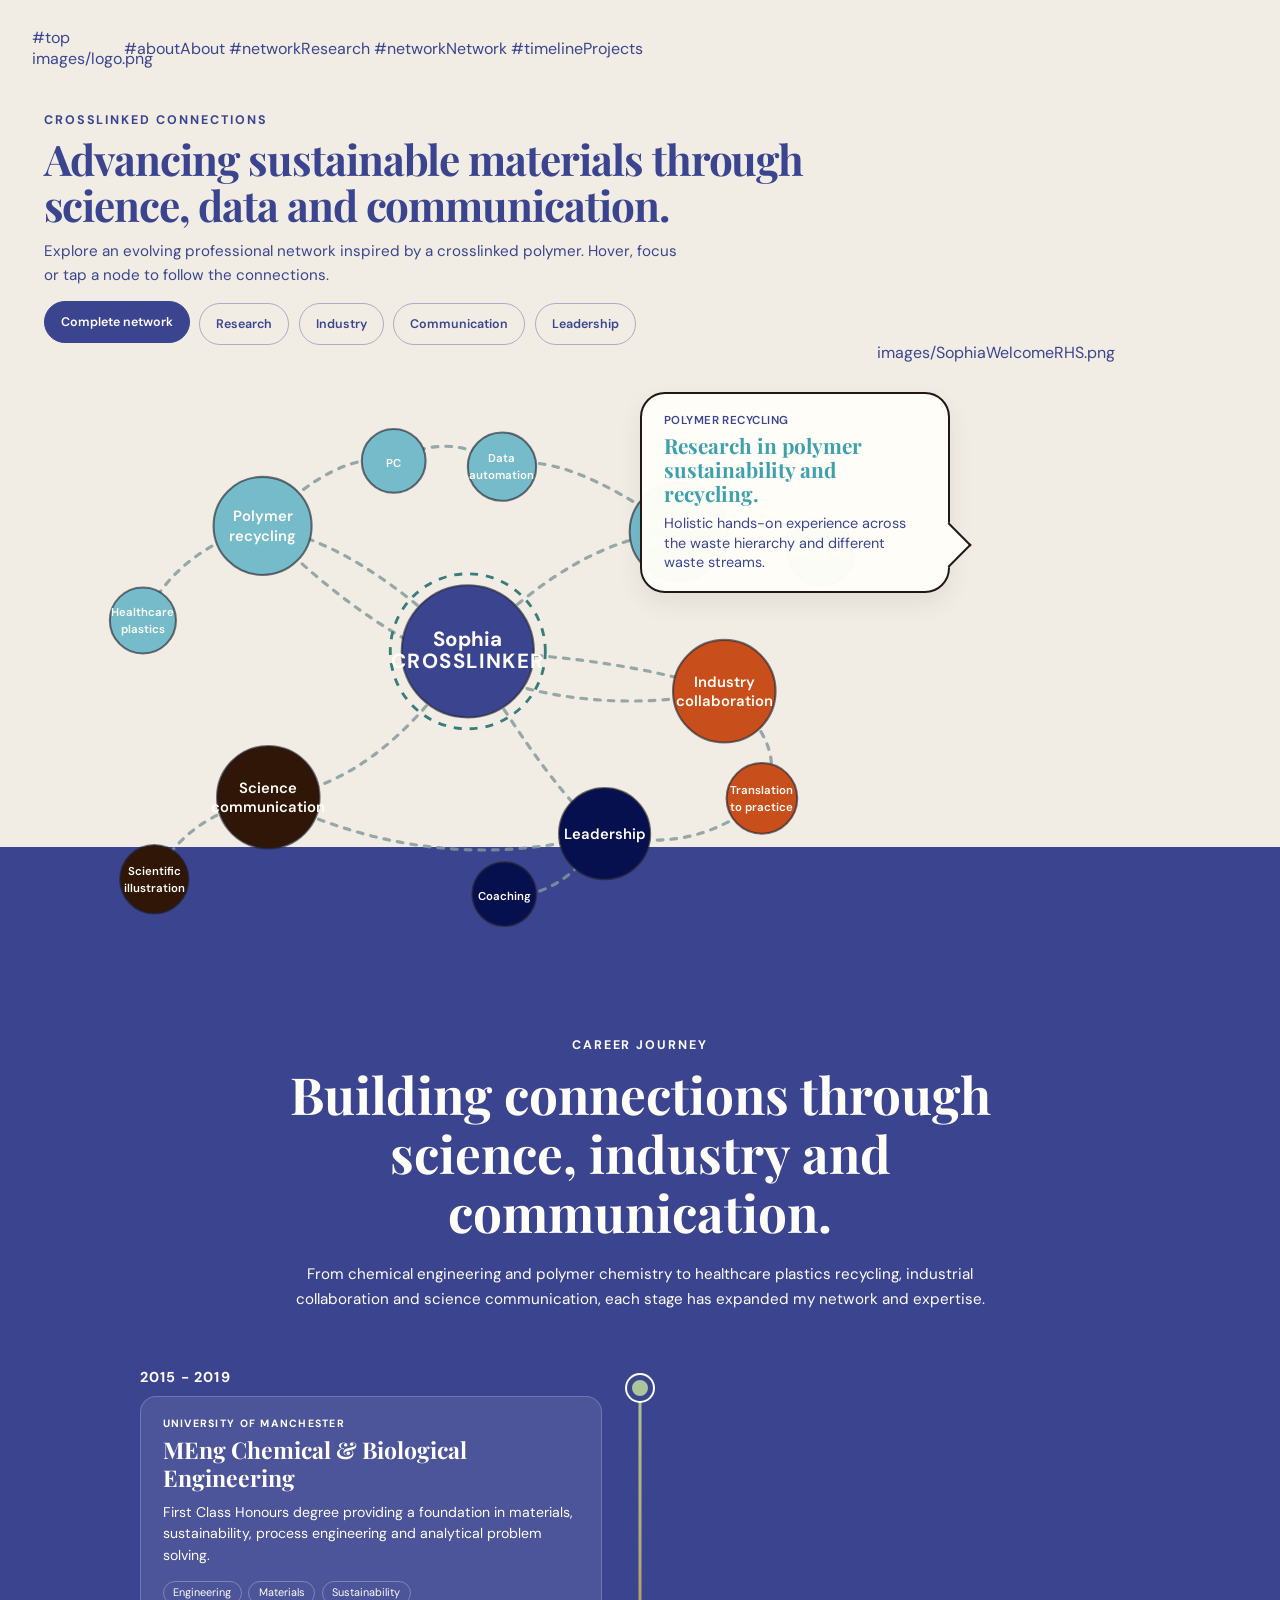
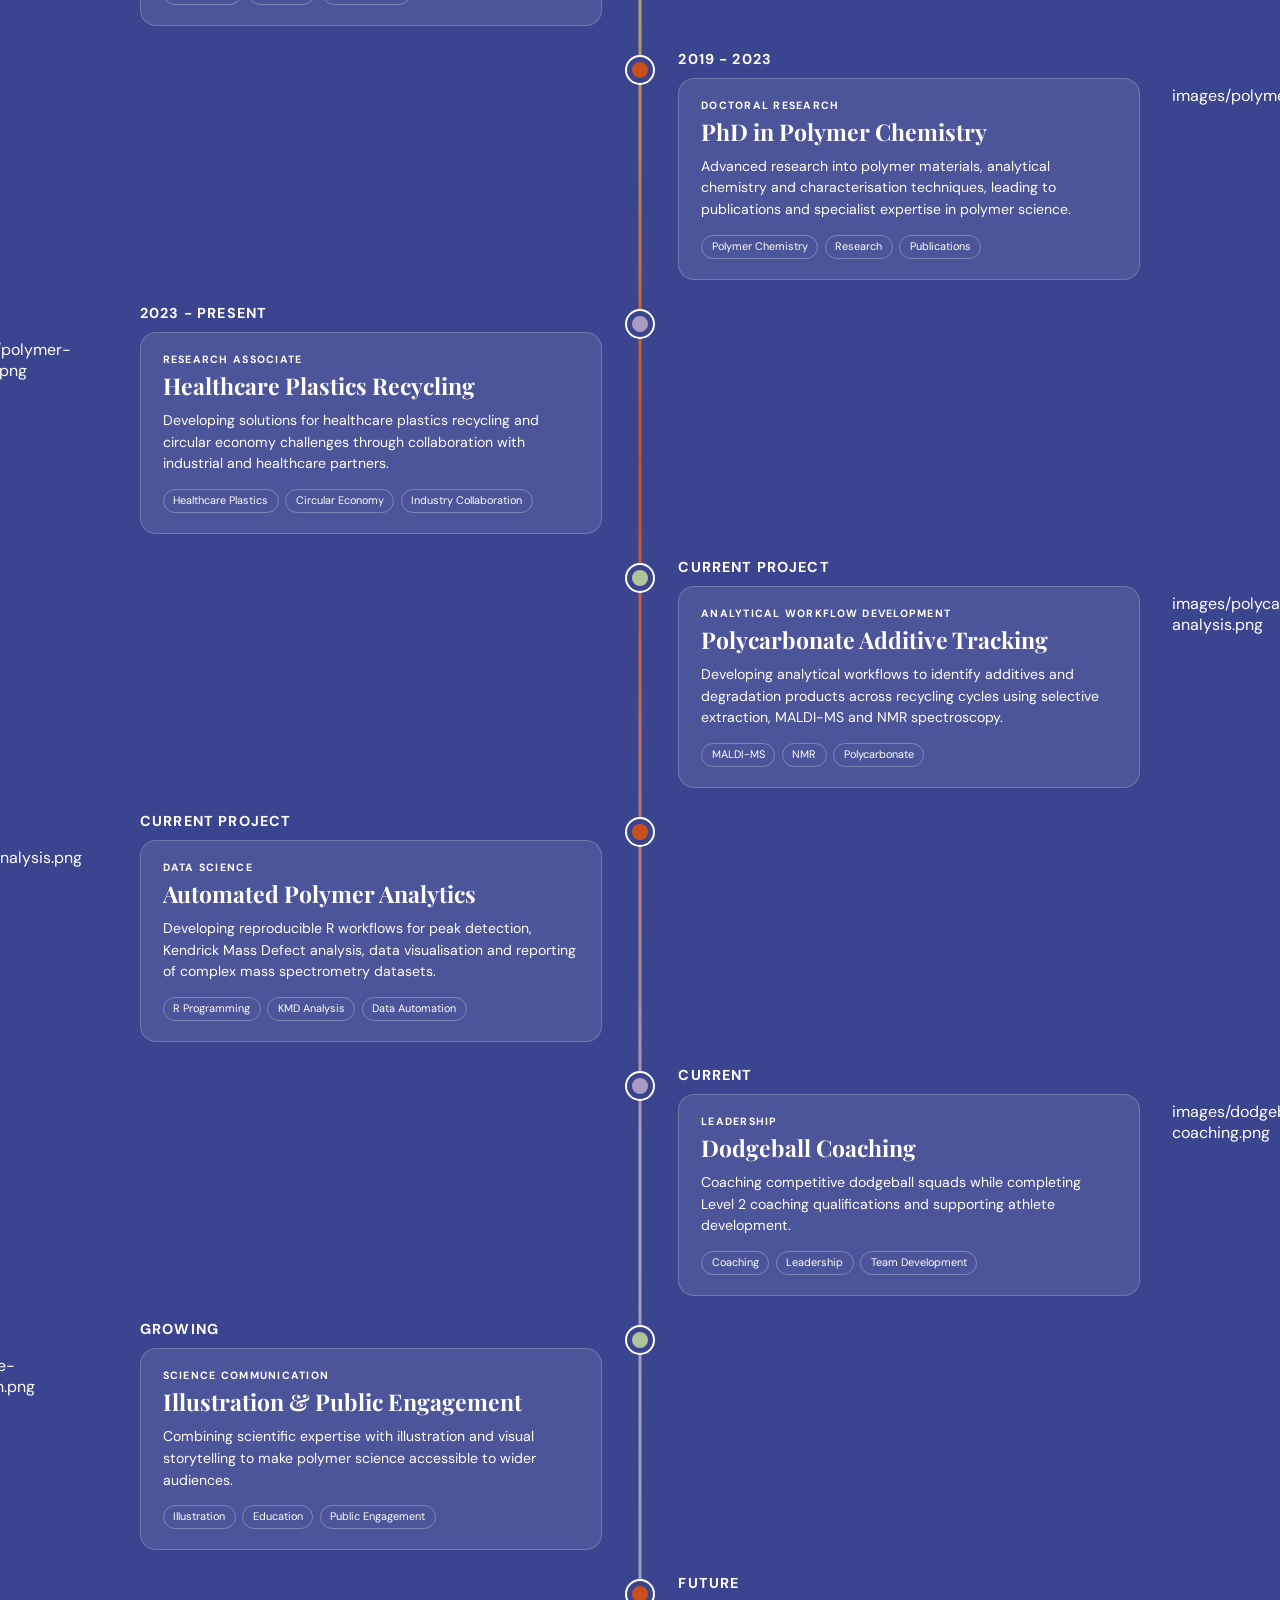
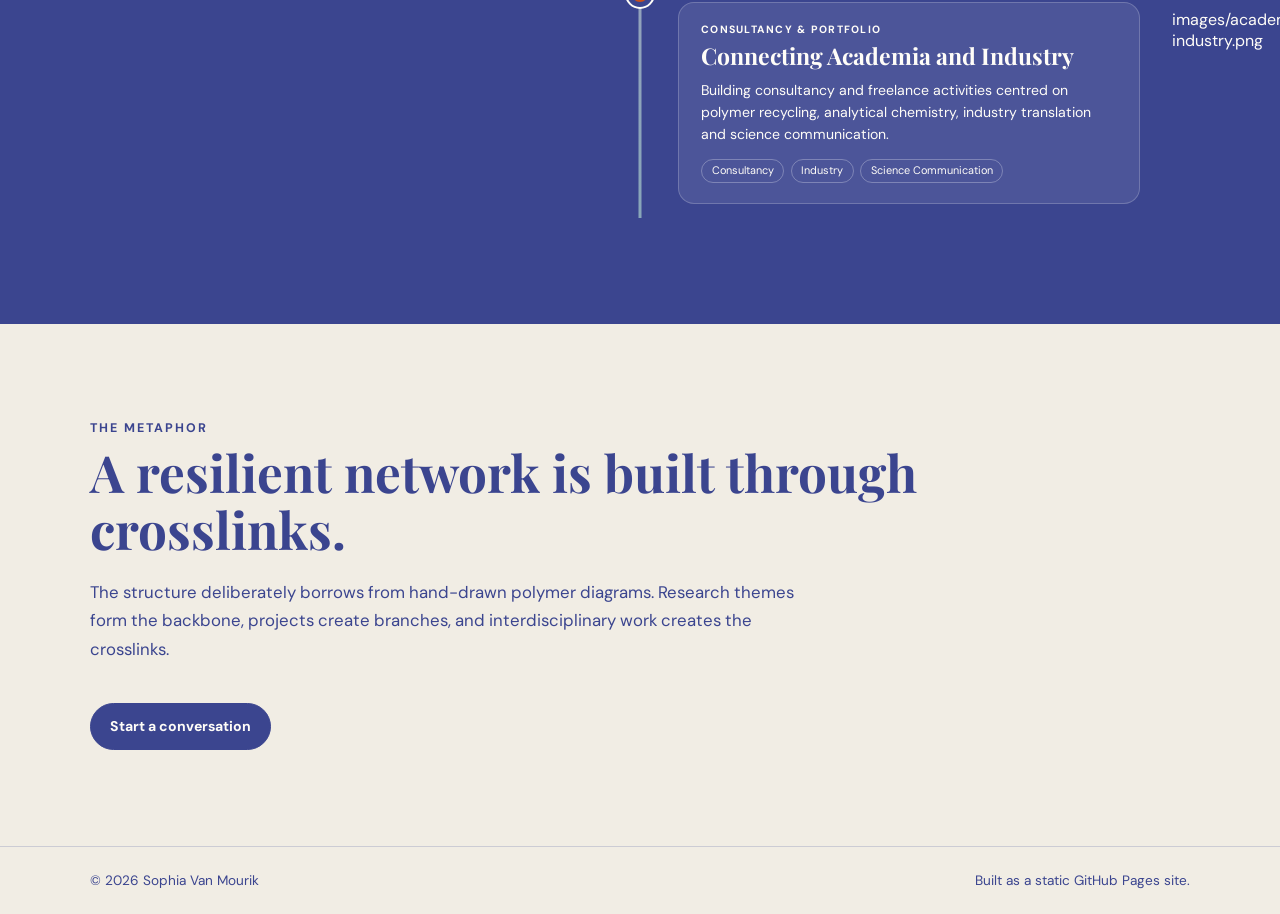
==== commit 4abd86a1: "Fix formatting in header and navigation elements" ====
--- a/index.html
+++ b/index.html
@@ -27,32 +27,29 @@
          HEADER
     =================================================== -->
 
-    <header class="site-header">
-
-        #top
-            images/logo.png
-        </a>
-
-        <button
-            class="menu-toggle"
-            type="button"
-            aria-expanded="false"
-            aria-controls="main-nav"
-        >
-            Menu
-        </button>
-
-        <nav
-            id="main-nav"
-            aria-label="Main navigation"
-        >
-            #aboutAbout</a>
-            #networkResearch</a>
-            #networkNetwork</a>
-            #timelineProjects</a>
-        </nav>
-
-    </header>
+<header class="site-header">
+
+    #top
+        images/logo.png
+    </a>
+
+    <button
+        class="menu-toggle"
+        type="button"
+        aria-expanded="false"
+        aria-controls="main-nav"
+    >
+        Menu
+    </button>
+
+    <nav id="main-nav" aria-label="Main navigation">
+        #aboutAbout</a>
+        #networkResearch</a>
+        #networkNetwork</a>
+        #timelineProjects</a>
+    </nav>
+
+</header>
 
     <main id="top">
 
--- a/css/style.css
+++ b/css/style.css
@@ -9,8 +9,8 @@
     --paper:#f1ede4;
     --sage:#acc69a;
     --teal:#397d7a;
-    --cyan:#56a9ba;
-    --light-cyan:#79bdcb;
+    --research:#56a9ba;
+    --research-main:#75bbca;
     --orange:#c84f1c;
     --lavender:#a99bc2;
     --steel:#88a6b9;
@@ -21,9 +21,8 @@
     --black:#211815;
 }
 
-
-/* ==================================================
-   GLOBAL STYLES
+/* ==================================================
+   GLOBAL
 ================================================== */
 
 *{
@@ -69,7 +68,6 @@
     text-transform:uppercase;
 }
 
-
 /* ==================================================
    HEADER
 ================================================== */
@@ -78,11 +76,11 @@
     position:relative;
     z-index:30;
     display:grid;
-    grid-template-columns:84px 1fr auto;
+    grid-template-columns:92px 1fr auto;
     align-items:center;
     width:100%;
     min-height:96px;
-    padding:8px 2.8vw;
+    padding:8px 2.5vw;
     background:var(--paper);
 }
 
@@ -122,7 +120,6 @@
     display:none;
 }
 
-
 /* ==================================================
    LANDING PAGE
 ================================================== */
@@ -131,20 +128,19 @@
     position:relative;
     width:100%;
     min-height:calc(100vh - 96px);
-    padding:1.2rem 3.4vw 0;
+    padding:1rem 3.4vw 0;
     overflow:hidden;
     background:var(--paper);
 }
 
-
-/* ==================================================
-   LANDING PAGE HEADING
+/* ==================================================
+   LANDING PAGE TEXT
 ================================================== */
 
 .hero-copy{
     position:relative;
     z-index:12;
-    width:min(800px,58vw);
+    width:min(800px,62vw);
     max-width:800px;
 }
 
@@ -153,7 +149,7 @@
     max-width:800px;
     margin:.5rem 0 .8rem;
     color:var(--font);
-    font:700 clamp(2.5rem,3.25vw,4rem)/1.08 "Playfair Display",serif;
+    font:700 clamp(2.5rem,3.3vw,4rem)/1.08 "Playfair Display",serif;
     letter-spacing:-.025em;
 }
 
@@ -163,7 +159,6 @@
     font-size:.95rem;
     line-height:1.55;
 }
-
 
 /* ==================================================
    FILTER BUTTONS
@@ -202,9 +197,8 @@
     transform:translateY(-2px);
 }
 
-
-/* ==================================================
-   NETWORK STAGE
+/* ==================================================
+   NETWORK AND CHARACTER STAGE
 ================================================== */
 
 .hero-stage{
@@ -212,10 +206,9 @@
     z-index:2;
     width:100%;
     max-width:1500px;
-    height:650px;
-    margin:-1rem auto 0;
-}
-
+    height:620px;
+    margin:-.5rem auto 0;
+}
 
 /* ==================================================
    NETWORK CONTAINER
@@ -225,9 +218,9 @@
     position:absolute;
     z-index:2;
     bottom:15px;
-    left:1%;
-    width:min(68vw,950px);
-    height:600px;
+    left:0;
+    width:min(68vw,940px);
+    height:570px;
     margin:0;
     overflow:visible;
     background:transparent;
@@ -240,7 +233,6 @@
     overflow:visible;
     transform:none;
 }
-
 
 /* ==================================================
    NETWORK CONNECTIONS
@@ -271,7 +263,6 @@
     opacity:.1;
 }
 
-
 /* ==================================================
    NETWORK NODES
 ================================================== */
@@ -304,7 +295,7 @@
 }
 
 .node.research circle{
-    fill:var(--light-cyan);
+    fill:var(--research-main);
 }
 
 .node.industry circle{
@@ -358,7 +349,6 @@
     opacity:.12;
 }
 
-
 /* ==================================================
    NETWORK INFORMATION CARD
 ================================================== */
@@ -366,8 +356,8 @@
 .node-card{
     position:absolute;
     z-index:15;
-    top:58px;
-    right:25%;
+    top:55px;
+    right:24%;
     width:310px;
     min-height:165px;
     padding:1.15rem 1.35rem;
@@ -418,7 +408,6 @@
     line-height:1.35;
 }
 
-
 /* ==================================================
    WELCOME CHARACTER
 ================================================== */
@@ -426,10 +415,10 @@
 .welcome-character{
     position:absolute;
     z-index:10;
-    right:-1.5%;
-    bottom:-8px;
+    right:-1%;
+    bottom:-5px;
     width:clamp(360px,29vw,480px);
-    height:650px;
+    height:620px;
     margin:0;
     pointer-events:none;
 }
@@ -442,9 +431,8 @@
     object-position:center bottom;
 }
 
-
-/* ==================================================
-   BLUE STRIP BELOW CHARACTER
+/* ==================================================
+   BLUE STRIP
 ================================================== */
 
 .hero::after{
@@ -454,10 +442,9 @@
     right:0;
     bottom:0;
     left:0;
-    height:115px;
+    height:110px;
     background:var(--font);
 }
-
 
 /* ==================================================
    TIMELINE SECTION
@@ -498,7 +485,6 @@
     font-size:.95rem;
     line-height:1.65;
 }
-
 
 /* ==================================================
    TIMELINE STRUCTURE
@@ -532,7 +518,6 @@
     transform:translateX(-50%);
 }
 
-
 /* ==================================================
    TIMELINE PROJECTS
 ================================================== */
@@ -555,7 +540,6 @@
 .project::marker{
     content:"";
 }
-
 
 /* ==================================================
    TIMELINE NODES
@@ -591,7 +575,6 @@
     background:var(--lavender);
 }
 
-
 /* ==================================================
    TIMELINE DATES
 ================================================== */
@@ -605,7 +588,6 @@
     letter-spacing:.08em;
     text-transform:uppercase;
 }
-
 
 /* ==================================================
    TIMELINE CARDS
@@ -667,7 +649,6 @@
     outline:none;
 }
 
-
 /* ==================================================
    TIMELINE TAGS
 ================================================== */
@@ -689,7 +670,6 @@
     line-height:1.2;
 }
 
-
 /* ==================================================
    TIMELINE IMAGES
 ================================================== */
@@ -726,7 +706,6 @@
     width:clamp(110px,13vw,180px);
 }
 
-
 /* ==================================================
    ABOUT SECTION
 ================================================== */
@@ -749,7 +728,6 @@
     font-size:1.05rem;
     line-height:1.7;
 }
-
 
 /* ==================================================
    CALL TO ACTION
@@ -779,7 +757,6 @@
     transform:translateY(-2px);
 }
 
-
 /* ==================================================
    FOOTER
 ================================================== */
@@ -799,7 +776,6 @@
     margin:0;
 }
 
-
 /* ==================================================
    SMALLER DESKTOP
 ================================================== */
@@ -807,7 +783,7 @@
 @media(max-width:1250px){
 
     .hero-copy{
-        width:min(700px,60vw);
+        width:min(700px,62vw);
     }
 
     .hero h1{
@@ -815,24 +791,24 @@
     }
 
     .hero-stage{
-        height:620px;
+        height:600px;
     }
 
     .network-shell{
         left:-2%;
         width:72vw;
-        height:570px;
+        height:550px;
     }
 
     .welcome-character{
         right:-4%;
         width:400px;
-        height:600px;
+        height:580px;
     }
 
     .node-card{
-        top:60px;
-        right:23%;
+        top:55px;
+        right:22%;
         width:280px;
     }
 
@@ -858,7 +834,6 @@
     }
 }
 
-
 /* ==================================================
    TABLET
 ================================================== */
@@ -890,7 +865,7 @@
 
     .hero-stage{
         height:auto;
-        min-height:900px;
+        min-height:880px;
         margin-top:1.5rem;
     }
 
@@ -908,8 +883,8 @@
     .node-card{
         top:auto;
         right:auto;
-        bottom:380px;
-        left:5%;
+        bottom:360px;
+        left:4%;
         width:300px;
     }
 
@@ -917,7 +892,7 @@
         right:2%;
         bottom:0;
         width:360px;
-        height:500px;
+        height:480px;
     }
 
     .hero::after{
@@ -928,7 +903,6 @@
         display:none;
     }
 }
-
 
 /* ==================================================
    MOBILE
@@ -988,10 +962,6 @@
         line-height:1.05;
     }
 
-    .hero h1 br{
-        display:none;
-    }
-
     .intro{
         font-size:.92rem;
     }
@@ -1009,16 +979,19 @@
     .hero-stage{
         display:flex;
         flex-direction:column;
+        height:auto;
         min-height:0;
         margin-top:1.5rem;
         padding-bottom:0;
     }
 
     .network-shell{
+        position:relative;
         order:1;
+        bottom:auto;
+        left:auto;
         width:112%;
         height:auto;
-        min-height:0;
         margin-left:-6%;
         aspect-ratio:720 / 500;
     }
@@ -1040,7 +1013,7 @@
         left:auto;
         width:calc(100% - 24px);
         min-height:0;
-        margin:-.5rem 12px 1rem;
+        margin:0 12px 1rem;
         border-radius:20px;
     }
 
@@ -1127,7 +1100,6 @@
     }
 }
 
-
 /* ==================================================
    VERY SMALL MOBILE
 ================================================== */
@@ -1153,7 +1125,6 @@
     }
 }
 
-
 /* ==================================================
    REDUCED MOTION
 ================================================== */
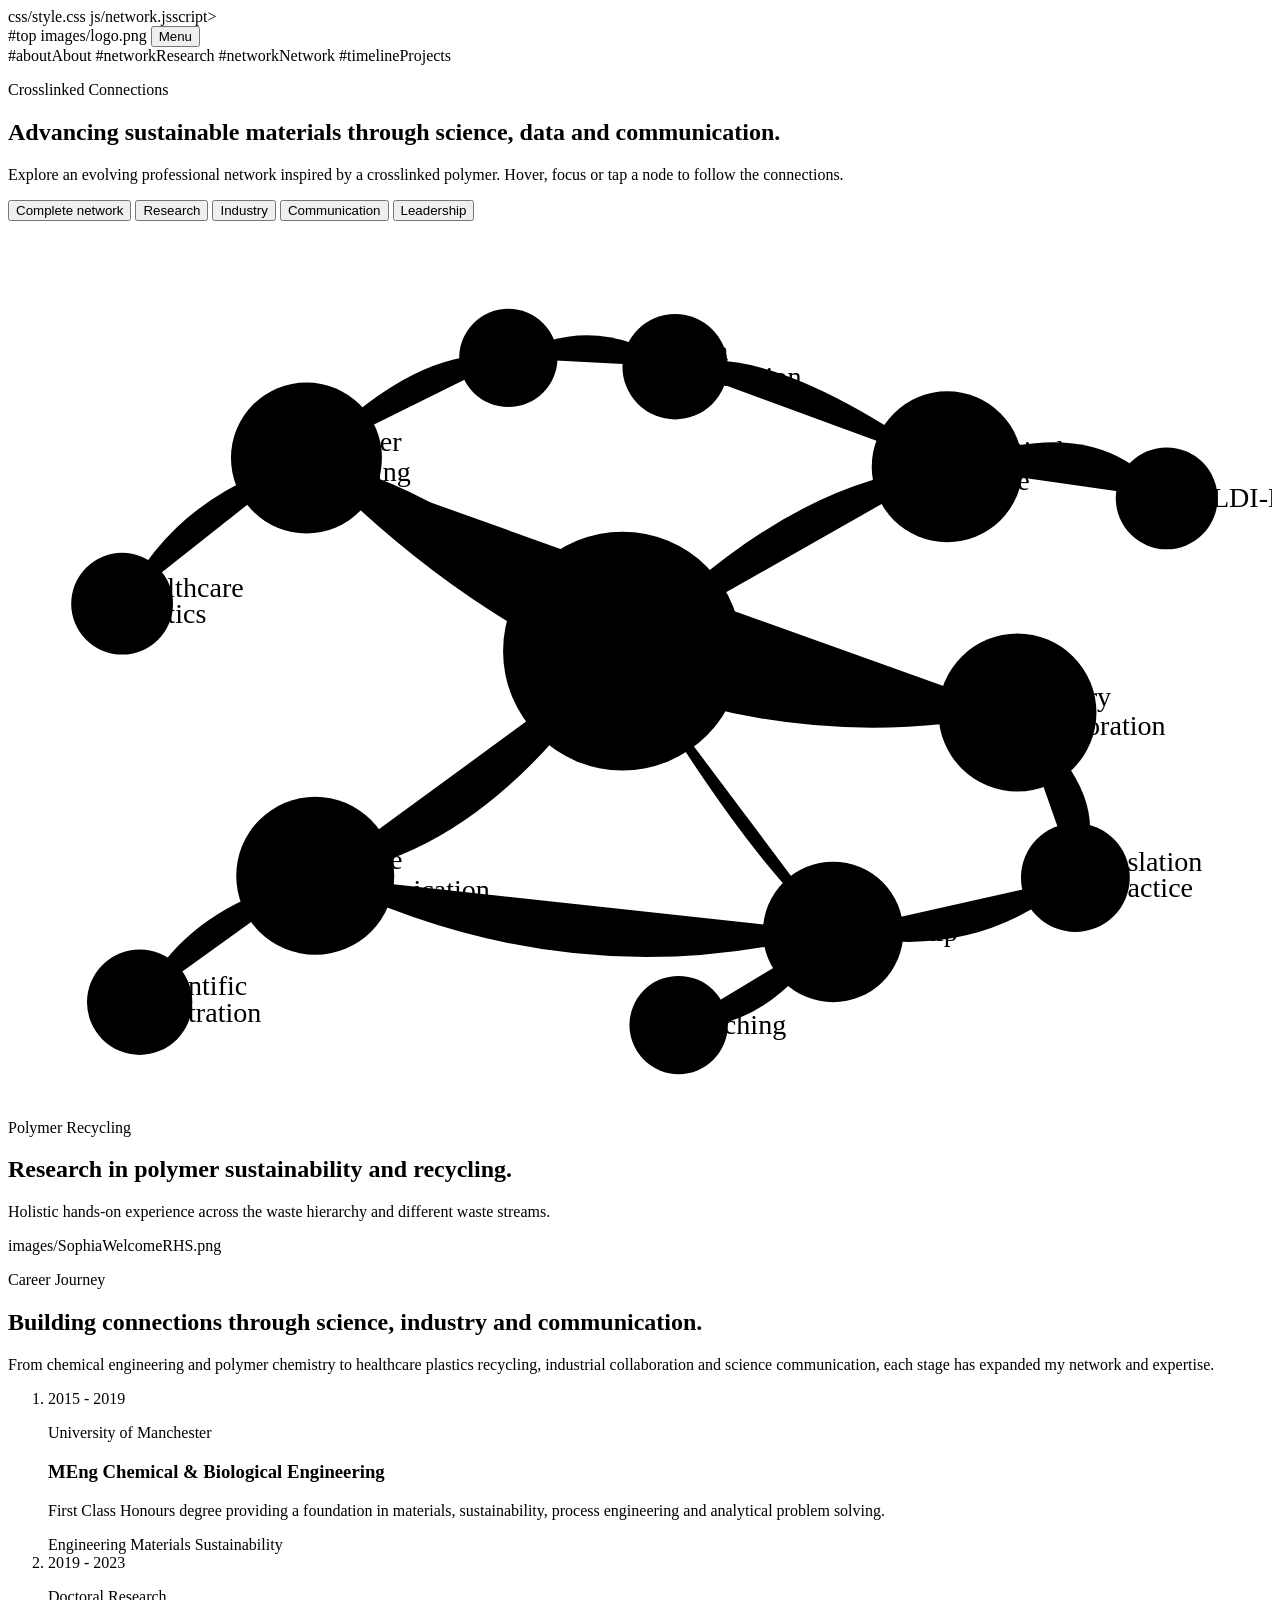
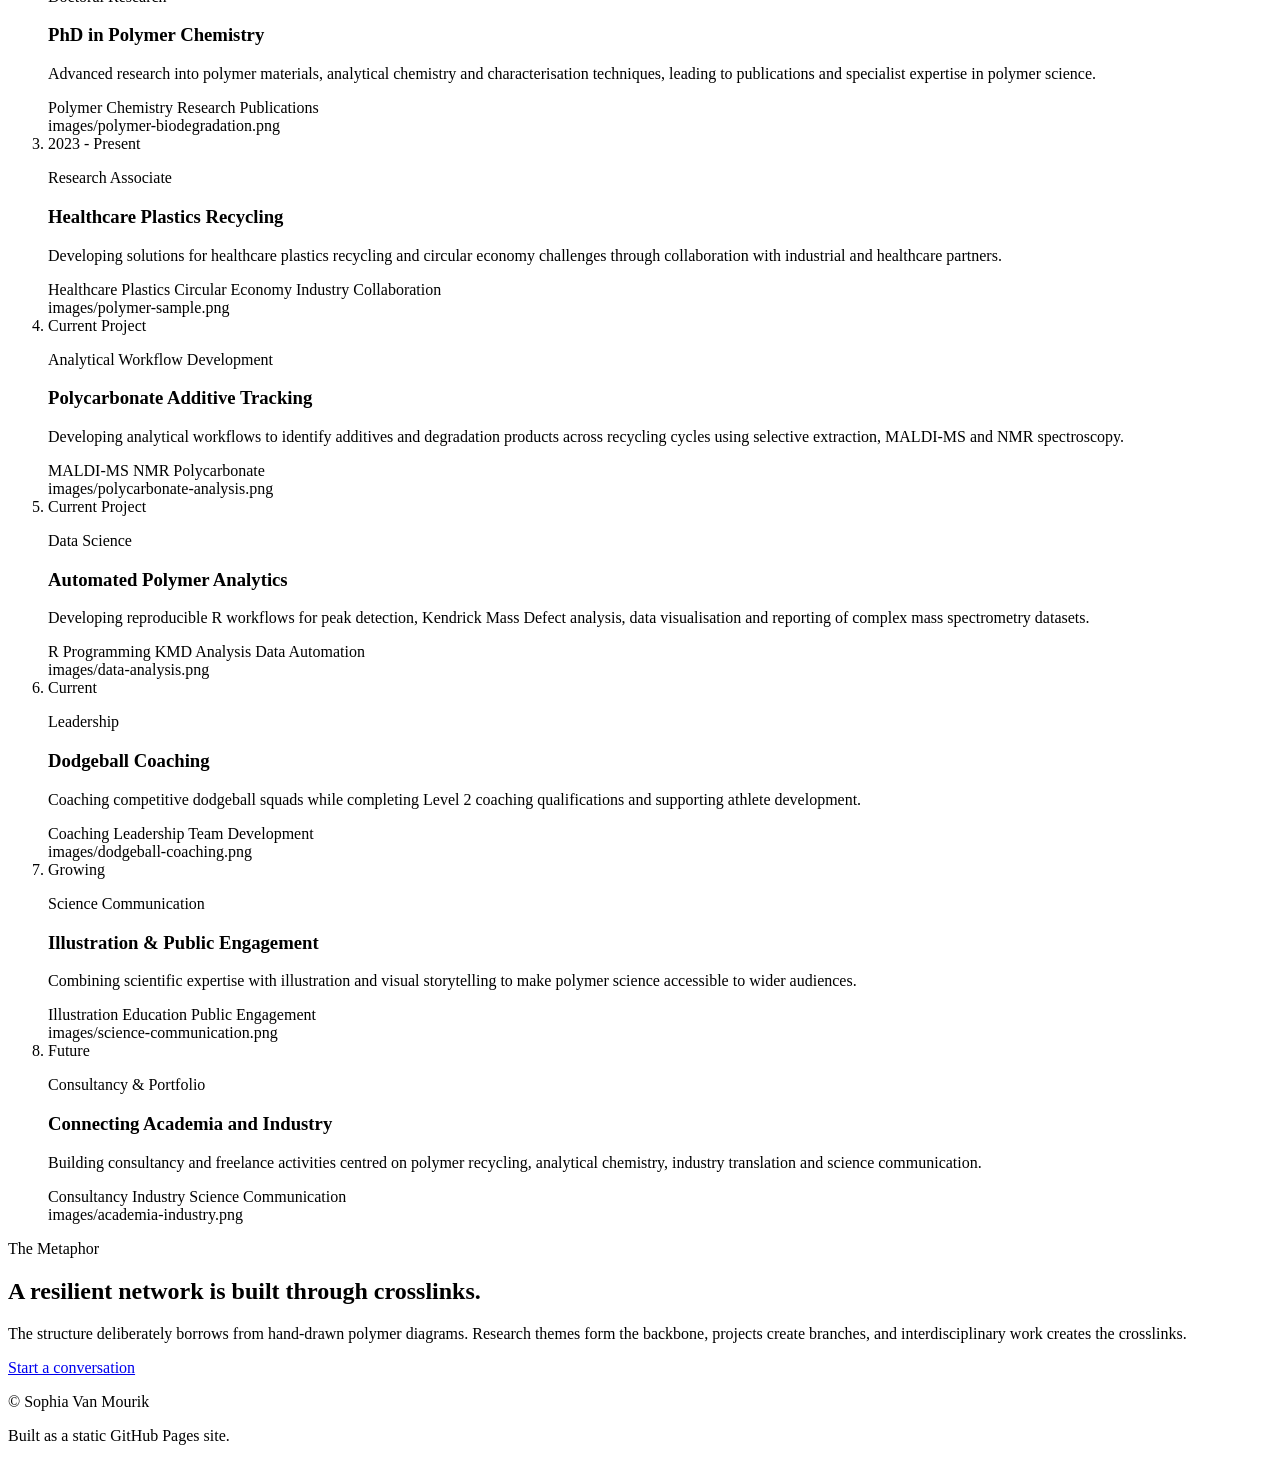
==== commit 817d5135: "Correct file paths for CSS and JS in index.html Fixed file paths for stylesheet and script in index." ====
--- a/index.html
+++ b/index.html
@@ -16,9 +16,9 @@
 
     <title>Sophia Van Mourik | Crosslinked Connections</title>
 
-    <link rel="stylesheet" href="css/style.css">
-
-    <script src="js/network.js" defer></script>
+    css/style.css
+
+    js/network.jsscript>
 </head>
 
 <body>
@@ -658,8 +658,8 @@
                 <!-- Character illustration -->
 
                 <div class="welcome-character">
-                    images/SophiaWelcomeRHS.png
-                </div>
+    images/SophiaWelcomeRHS.png
+</div>
 
             </div>
 
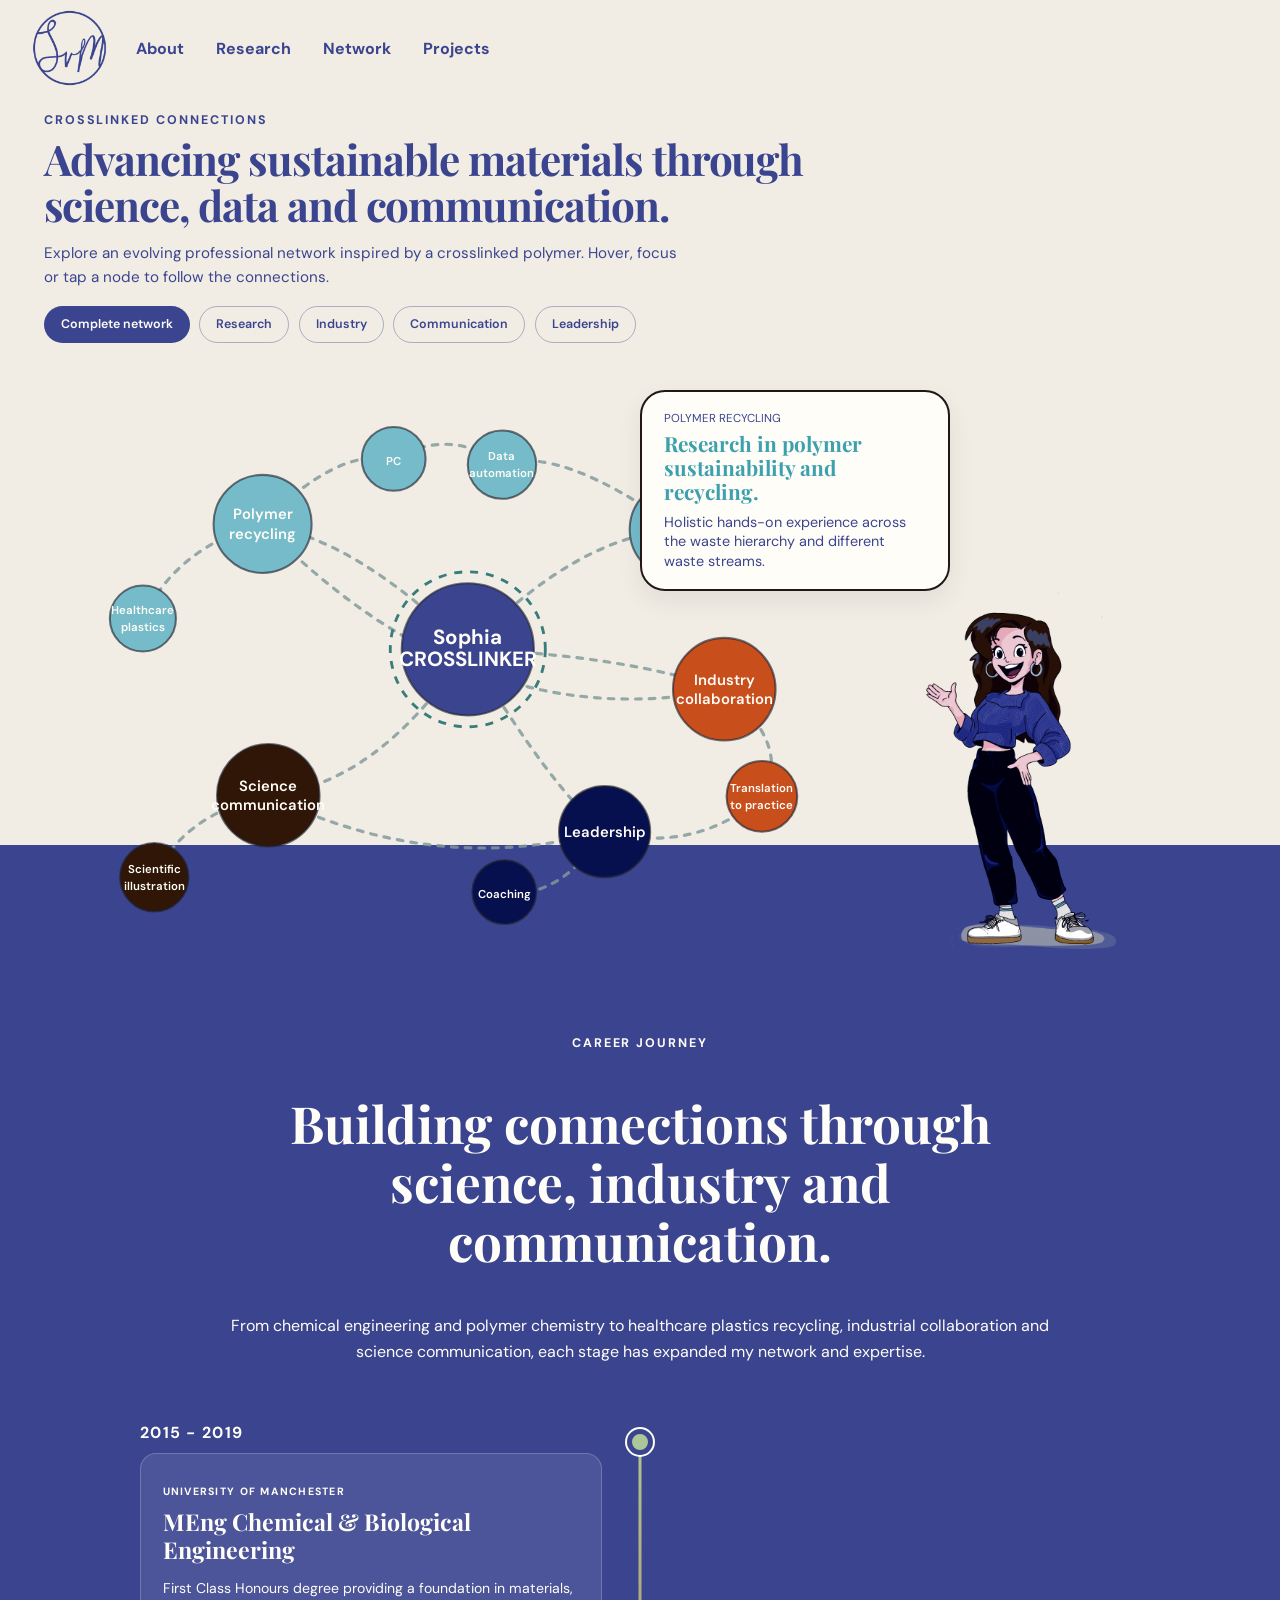
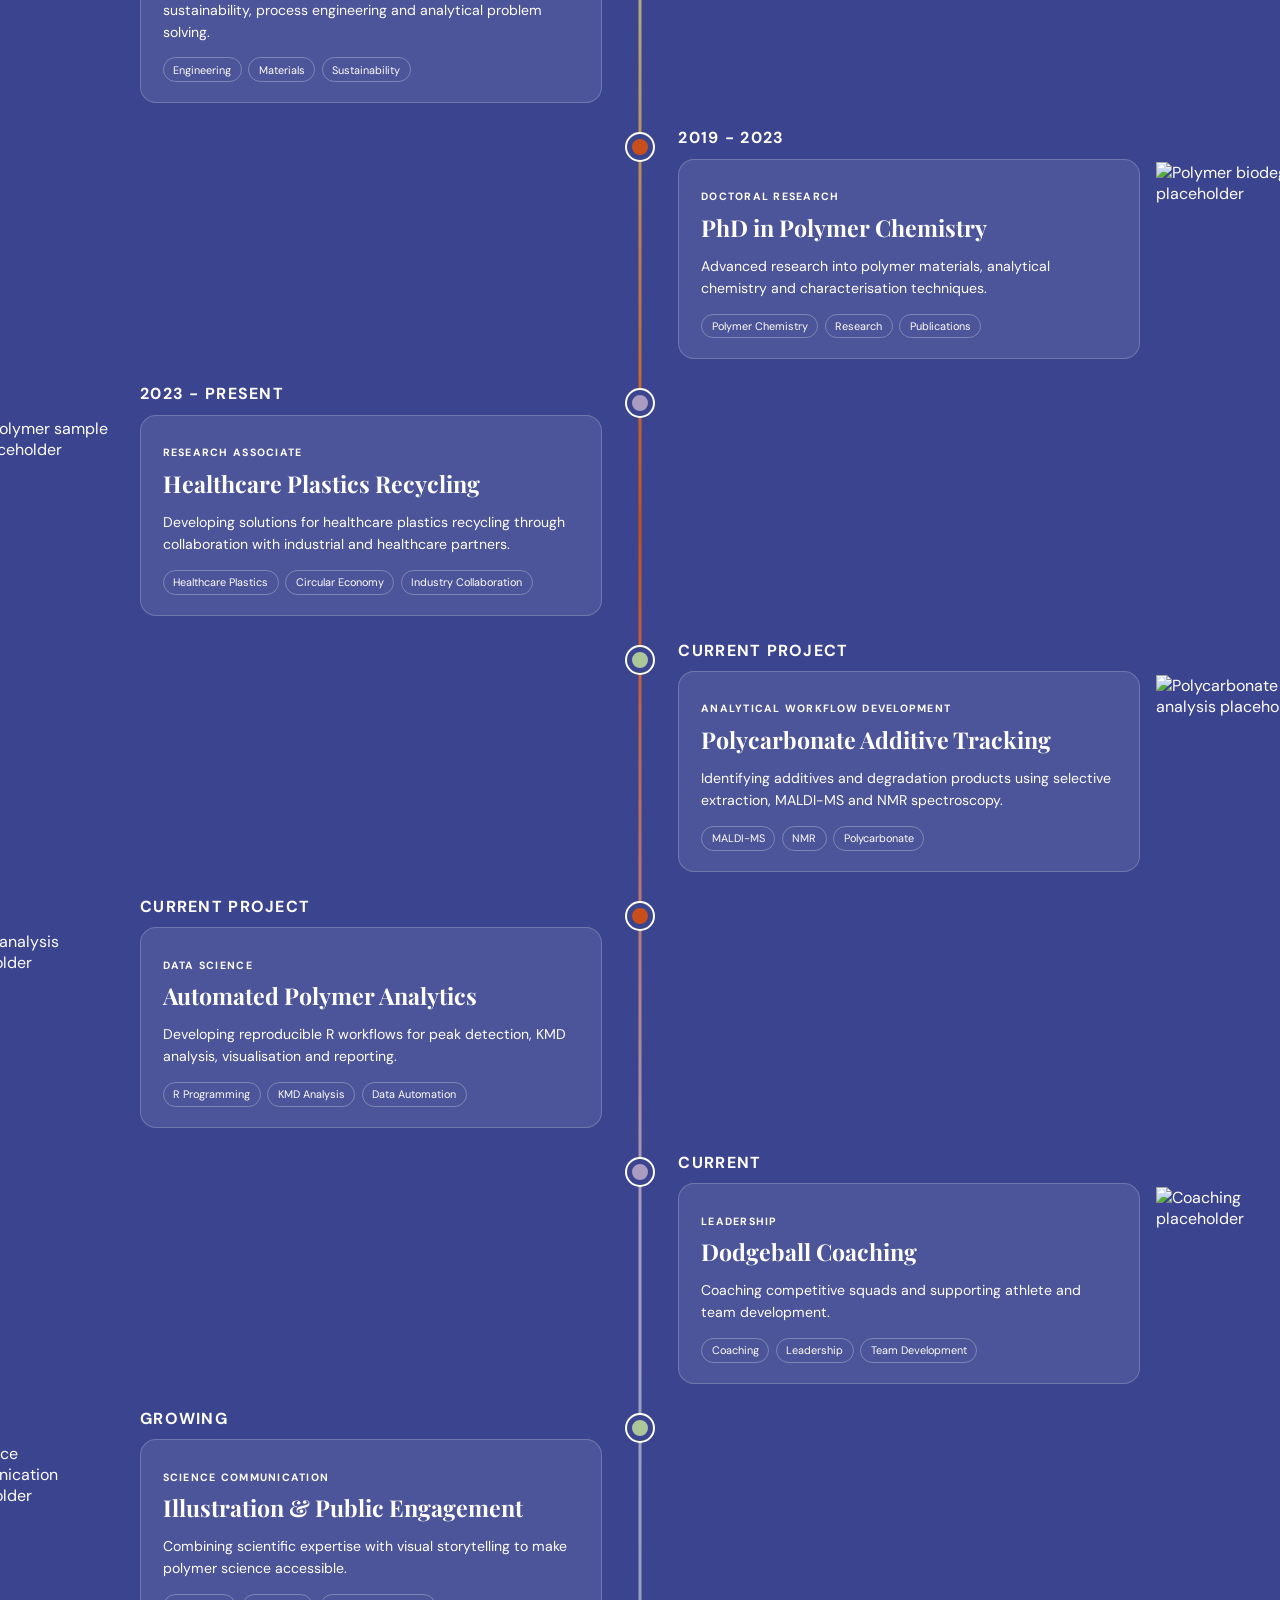
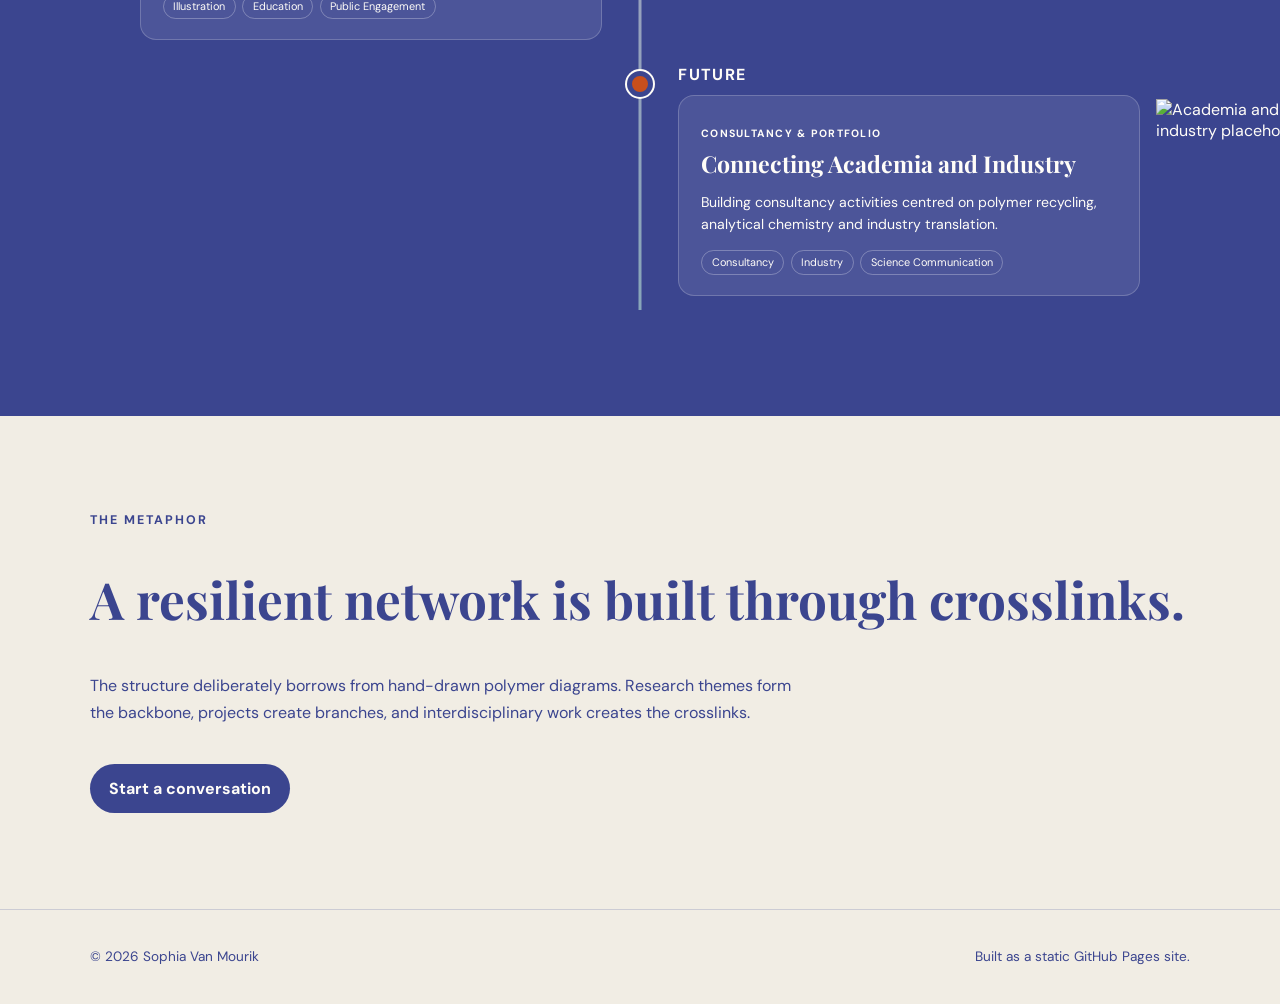
==== commit c9aff2cd: "Update fmt.Println to output 'Goodbye World'" ====
--- a/index.html
+++ b/index.html
@@ -1,1102 +1,130 @@
 <!doctype html>
 <html lang="en">
+<head>
+  <meta charset="utf-8">
+  <meta name="viewport" content="width=device-width, initial-scale=1">
+  <meta name="description" content="Sophia Van Mourik: polymer recycling, analytical science, collaboration and science communication.">
+  <title>Sophia Van Mourik | Crosslinked Connections</title>
+  <link rel="stylesheet" href="css/style.css">
+  <script src="js/network.js" defer></script>
+</head>
+<body>
+  <header class="site-header">
+    <a class="brand" href="#top" aria-label="Home">
+      <img src="images/logo.png" alt="SVM logo">
+    </a>
+    <button class="menu-toggle" type="button" aria-expanded="false" aria-controls="main-nav">Menu</button>
+    <nav id="main-nav" aria-label="Main navigation">
+      <a href="#about">About</a>
+      <a href="#network">Research</a>
+      <a href="#network">Network</a>
+      <a href="#timeline">Projects</a>
+    </nav>
+  </header>
 
-<head>
-    <meta charset="utf-8">
+  <main id="top">
+    <section class="hero" id="network" aria-labelledby="hero-title">
+      <div class="hero-copy">
+        <p class="eyebrow">Crosslinked Connections</p>
+        <h1 id="hero-title">Advancing sustainable materials through<br>science, data and communication.</h1>
+        <p class="intro">Explore an evolving professional network inspired by a crosslinked polymer. Hover, focus or tap a node to follow the connections.</p>
+        <div class="filters" aria-label="Filter network">
+          <button class="filter active" type="button" data-filter="all">Complete network</button>
+          <button class="filter" type="button" data-filter="research">Research</button>
+          <button class="filter" type="button" data-filter="industry">Industry</button>
+          <button class="filter" type="button" data-filter="communication">Communication</button>
+          <button class="filter" type="button" data-filter="leadership">Leadership</button>
+        </div>
+      </div>
 
-    <meta
-        name="viewport"
-        content="width=device-width, initial-scale=1"
-    >
+      <div class="hero-stage">
+        <div class="network-shell">
+          <svg id="polymer-network" viewBox="0 0 720 500" role="img" aria-labelledby="network-title network-desc">
+            <title id="network-title">Sophia Van Mourik professional polymer network</title>
+            <desc id="network-desc">Interactive network connecting research, industry, communication and leadership.</desc>
+            <defs>
+              <filter id="glow" x="-80%" y="-80%" width="260%" height="260%">
+                <feGaussianBlur stdDeviation="7" result="blur"></feGaussianBlur>
+                <feMerge><feMergeNode in="blur"></feMergeNode><feMergeNode in="SourceGraphic"></feMergeNode></feMerge>
+              </filter>
+            </defs>
+            <g class="bonds" aria-hidden="true">
+              <path data-from="sophia" data-to="recycling" d="M350 245 Q255 150 170 135"></path>
+              <path data-from="sophia" data-to="analytics" d="M350 245 Q445 145 535 140"></path>
+              <path data-from="sophia" data-to="industry" d="M350 245 Q485 250 575 280"></path>
+              <path data-from="sophia" data-to="communication" d="M350 245 Q270 365 175 373"></path>
+              <path data-from="sophia" data-to="leadership" d="M350 245 Q425 370 470 405"></path>
+              <path data-from="recycling" data-to="healthcare" d="M170 135 Q95 155 65 218"></path>
+              <path data-from="recycling" data-to="pc" d="M170 135 Q235 68 285 78"></path>
+              <path data-from="analytics" data-to="maldi" d="M535 140 Q620 105 660 158"></path>
+              <path data-from="analytics" data-to="data" d="M535 140 Q430 65 380 83"></path>
+              <path data-from="industry" data-to="translation" d="M575 280 Q635 330 608 374"></path>
+              <path data-from="communication" data-to="illustration" d="M175 373 Q100 390 75 445"></path>
+              <path data-from="leadership" data-to="coaching" d="M470 405 Q430 465 382 458"></path>
+              <path data-from="communication" data-to="leadership" d="M175 373 Q320 445 470 405"></path>
+              <path data-from="translation" data-to="leadership" d="M608 374 Q550 425 470 405"></path>
+              <path data-from="recycling" data-to="industry" d="M170 135 Q355 325 575 280"></path>
+              <path data-from="pc" data-to="data" d="M285 78 Q335 50 380 83"></path>
+            </g>
+            <g class="nodes">
+              <g class="node core" id="sophia" data-category="all" data-title="Sophia Van Mourik" data-text="Connecting polymer recycling, analytical chemistry, industry translation and science communication." tabindex="0" role="button">
+                <circle cx="350" cy="245" r="58"></circle><circle class="ring" cx="350" cy="245" r="68"></circle>
+                <text x="350" y="240">Sophia</text><text class="node-sub" x="350" y="260">Crosslinker</text>
+              </g>
+              <g class="node research" id="recycling" data-category="research" data-title="Polymer Recycling" data-text="Research in polymer sustainability and recycling across the waste hierarchy and different waste streams." tabindex="0" role="button"><circle cx="170" cy="135" r="43"></circle><text x="170" y="131">Polymer</text><text x="170" y="148">recycling</text></g>
+              <g class="node research" id="analytics" data-category="research" data-title="Analytical Science" data-text="Mass spectrometry, NMR and selective extraction for complex polymer systems." tabindex="0" role="button"><circle cx="535" cy="140" r="43"></circle><text x="535" y="136">Analytical</text><text x="535" y="153">science</text></g>
+              <g class="node industry" id="industry" data-category="industry" data-title="Industry Collaboration" data-text="Translating academic evidence into practical materials decisions." tabindex="0" role="button"><circle cx="575" cy="280" r="45"></circle><text x="575" y="276">Industry</text><text x="575" y="293">collaboration</text></g>
+              <g class="node communication" id="communication" data-category="communication" data-title="Science Communication" data-text="Accessible science through illustration, education and engagement." tabindex="0" role="button"><circle cx="175" cy="373" r="45"></circle><text x="175" y="369">Science</text><text x="175" y="386">communication</text></g>
+              <g class="node leadership" id="leadership" data-category="leadership" data-title="Leadership" data-text="Coaching, mentoring and team development." tabindex="0" role="button"><circle cx="470" cy="405" r="40"></circle><text x="470" y="410">Leadership</text></g>
+              <g class="node research small" id="healthcare" data-category="research industry" data-title="Healthcare Plastics" data-text="Circular opportunities for healthcare polymers." tabindex="0" role="button"><circle cx="65" cy="218" r="29"></circle><text x="65" y="214">Healthcare</text><text x="65" y="229">plastics</text></g>
+              <g class="node research small" id="pc" data-category="research" data-title="Polycarbonate" data-text="Additive tracking across recycling cycles." tabindex="0" role="button"><circle cx="285" cy="78" r="28"></circle><text x="285" y="83">PC</text></g>
+              <g class="node research small" id="data" data-category="research" data-title="Data Automation" data-text="Reproducible spectral workflows and reporting." tabindex="0" role="button"><circle cx="380" cy="83" r="30"></circle><text x="380" y="79">Data</text><text x="380" y="94">automation</text></g>
+              <g class="node research small" id="maldi" data-category="research" data-title="MALDI-MS" data-text="Peak detection, KMD analysis and additive identification." tabindex="0" role="button"><circle cx="660" cy="158" r="29"></circle><text x="660" y="163">MALDI-MS</text></g>
+              <g class="node industry small" id="translation" data-category="industry communication" data-title="Translation to Practice" data-text="Connecting academic evidence with application." tabindex="0" role="button"><circle cx="608" cy="374" r="31"></circle><text x="608" y="370">Translation</text><text x="608" y="385">to practice</text></g>
+              <g class="node communication small" id="illustration" data-category="communication" data-title="Scientific Illustration" data-text="Visual storytelling and educational resources." tabindex="0" role="button"><circle cx="75" cy="445" r="30"></circle><text x="75" y="441">Scientific</text><text x="75" y="456">illustration</text></g>
+              <g class="node leadership small" id="coaching" data-category="leadership" data-title="Coaching" data-text="Mentoring and inclusive team leadership." tabindex="0" role="button"><circle cx="382" cy="458" r="28"></circle><text x="382" y="463">Coaching</text></g>
+            </g>
+          </svg>
+        </div>
 
-    <meta
-        name="description"
-        content="Sophia Van Mourik: polymer recycling, analytical science, industry collaboration, data analysis and science communication."
-    >
+        <aside class="node-card" id="node-card" aria-live="polite">
+          <p class="card-kicker">Polymer Recycling</p>
+          <h2>Research in polymer sustainability and recycling.</h2>
+          <p>Holistic hands-on experience across the waste hierarchy and different waste streams.</p>
+        </aside>
 
-    <title>Sophia Van Mourik | Crosslinked Connections</title>
+        <div class="welcome-character">
+          <img src="images/SophiaWelcomeRHS.png" alt="Illustrated portfolio character">
+        </div>
+      </div>
+    </section>
 
-    css/style.css
+    <section class="timeline-section" id="timeline" aria-labelledby="timeline-title">
+      <div class="section-heading">
+        <p class="eyebrow">Career Journey</p>
+        <h2 id="timeline-title">Building connections through science, industry and communication.</h2>
+        <p>From chemical engineering and polymer chemistry to healthcare plastics recycling, industrial collaboration and science communication, each stage has expanded my network and expertise.</p>
+      </div>
+      <ol class="timeline">
+        <li class="project" tabindex="0"><span class="project-year">2015 - 2019</span><span class="project-node" aria-hidden="true"></span><div class="project-card"><p class="project-type">University of Manchester</p><h3>MEng Chemical &amp; Biological Engineering</h3><p>First Class Honours degree providing a foundation in materials, sustainability, process engineering and analytical problem solving.</p><div class="tags"><span>Engineering</span><span>Materials</span><span>Sustainability</span></div></div></li>
+        <li class="project" tabindex="0"><span class="project-year">2019 - 2023</span><span class="project-node" aria-hidden="true"></span><div class="project-card"><p class="project-type">Doctoral Research</p><h3>PhD in Polymer Chemistry</h3><p>Advanced research into polymer materials, analytical chemistry and characterisation techniques.</p><div class="tags"><span>Polymer Chemistry</span><span>Research</span><span>Publications</span></div></div><div class="project-image image-wide"><img src="images/polymer-biodegradation.png" alt="Polymer biodegradation placeholder"></div></li>
+        <li class="project" tabindex="0"><span class="project-year">2023 - Present</span><span class="project-node" aria-hidden="true"></span><div class="project-card"><p class="project-type">Research Associate</p><h3>Healthcare Plastics Recycling</h3><p>Developing solutions for healthcare plastics recycling through collaboration with industrial and healthcare partners.</p><div class="tags"><span>Healthcare Plastics</span><span>Circular Economy</span><span>Industry Collaboration</span></div></div><div class="project-image image-small"><img src="images/polymer-sample.png" alt="Polymer sample placeholder"></div></li>
+        <li class="project" tabindex="0"><span class="project-year">Current Project</span><span class="project-node" aria-hidden="true"></span><div class="project-card"><p class="project-type">Analytical Workflow Development</p><h3>Polycarbonate Additive Tracking</h3><p>Identifying additives and degradation products using selective extraction, MALDI-MS and NMR spectroscopy.</p><div class="tags"><span>MALDI-MS</span><span>NMR</span><span>Polycarbonate</span></div></div><div class="project-image"><img src="images/polycarbonate-analysis.png" alt="Polycarbonate analysis placeholder"></div></li>
+        <li class="project" tabindex="0"><span class="project-year">Current Project</span><span class="project-node" aria-hidden="true"></span><div class="project-card"><p class="project-type">Data Science</p><h3>Automated Polymer Analytics</h3><p>Developing reproducible R workflows for peak detection, KMD analysis, visualisation and reporting.</p><div class="tags"><span>R Programming</span><span>KMD Analysis</span><span>Data Automation</span></div></div><div class="project-image"><img src="images/data-analysis.png" alt="Data analysis placeholder"></div></li>
+        <li class="project" tabindex="0"><span class="project-year">Current</span><span class="project-node" aria-hidden="true"></span><div class="project-card"><p class="project-type">Leadership</p><h3>Dodgeball Coaching</h3><p>Coaching competitive squads and supporting athlete and team development.</p><div class="tags"><span>Coaching</span><span>Leadership</span><span>Team Development</span></div></div><div class="project-image image-small"><img src="images/dodgeball-coaching.png" alt="Coaching placeholder"></div></li>
+        <li class="project" tabindex="0"><span class="project-year">Growing</span><span class="project-node" aria-hidden="true"></span><div class="project-card"><p class="project-type">Science Communication</p><h3>Illustration &amp; Public Engagement</h3><p>Combining scientific expertise with visual storytelling to make polymer science accessible.</p><div class="tags"><span>Illustration</span><span>Education</span><span>Public Engagement</span></div></div><div class="project-image"><img src="images/science-communication.png" alt="Science communication placeholder"></div></li>
+        <li class="project" tabindex="0"><span class="project-year">Future</span><span class="project-node" aria-hidden="true"></span><div class="project-card"><p class="project-type">Consultancy &amp; Portfolio</p><h3>Connecting Academia and Industry</h3><p>Building consultancy activities centred on polymer recycling, analytical chemistry and industry translation.</p><div class="tags"><span>Consultancy</span><span>Industry</span><span>Science Communication</span></div></div><div class="project-image"><img src="images/academia-industry.png" alt="Academia and industry placeholder"></div></li>
+      </ol>
+    </section>
 
-    js/network.jsscript>
-</head>
+    <section class="about" id="about" aria-labelledby="about-title">
+      <p class="eyebrow">The Metaphor</p>
+      <h2 id="about-title">A resilient network is built through crosslinks.</h2>
+      <p>The structure deliberately borrows from hand-drawn polymer diagrams. Research themes form the backbone, projects create branches, and interdisciplinary work creates the crosslinks.</p>
+      <a class="cta" href="mailto:YOUR-EMAIL@example.com">Start a conversation</a>
+    </section>
+  </main>
 
-<body>
-
-    <!-- ==================================================
-         HEADER
-    =================================================== -->
-
-<header class="site-header">
-
-    #top
-        images/logo.png
-    </a>
-
-    <button
-        class="menu-toggle"
-        type="button"
-        aria-expanded="false"
-        aria-controls="main-nav"
-    >
-        Menu
-    </button>
-
-    <nav id="main-nav" aria-label="Main navigation">
-        #aboutAbout</a>
-        #networkResearch</a>
-        #networkNetwork</a>
-        #timelineProjects</a>
-    </nav>
-
-</header>
-
-    <main id="top">
-
-        <!-- ==================================================
-             LANDING PAGE
-        =================================================== -->
-
-        <section
-            class="hero"
-            id="network"
-            aria-labelledby="hero-title"
-        >
-
-            <!-- Heading and filters -->
-
-            <div class="hero-copy">
-
-                <p class="eyebrow">
-                    Crosslinked Connections
-                </p>
-
-                <h1 id="hero-title">
-                    Advancing sustainable materials through
-                    science, data and communication.
-                </h1>
-
-                <p class="intro">
-                    Explore an evolving professional network inspired by a
-                    crosslinked polymer. Hover, focus or tap a node to follow
-                    the connections.
-                </p>
-
-                <div
-                    class="filters"
-                    aria-label="Filter professional network"
-                >
-
-                    <button
-                        class="filter active"
-                        type="button"
-                        data-filter="all"
-                    >
-                        Complete network
-                    </button>
-
-                    <button
-                        class="filter"
-                        type="button"
-                        data-filter="research"
-                    >
-                        Research
-                    </button>
-
-                    <button
-                        class="filter"
-                        type="button"
-                        data-filter="industry"
-                    >
-                        Industry
-                    </button>
-
-                    <button
-                        class="filter"
-                        type="button"
-                        data-filter="communication"
-                    >
-                        Communication
-                    </button>
-
-                    <button
-                        class="filter"
-                        type="button"
-                        data-filter="leadership"
-                    >
-                        Leadership
-                    </button>
-
-                </div>
-
-            </div>
-
-            <!-- Network, information card and character -->
-
-            <div class="hero-stage">
-
-                <div class="network-shell">
-
-                    <svg
-                        id="polymer-network"
-                        viewBox="0 0 720 500"
-                        role="img"
-                        aria-labelledby="network-title network-desc"
-                    >
-
-                        <title id="network-title">
-                            Sophia Van Mourik professional polymer network
-                        </title>
-
-                        <desc id="network-desc">
-                            An interactive network connecting polymer
-                            recycling, analytical science, industry,
-                            communication and leadership.
-                        </desc>
-
-                        <defs>
-
-                            <filter
-                                id="glow"
-                                x="-80%"
-                                y="-80%"
-                                width="260%"
-                                height="260%"
-                            >
-                                <feGaussianBlur
-                                    stdDeviation="7"
-                                    result="blur"
-                                ></feGaussianBlur>
-
-                                <feMerge>
-                                    <feMergeNode in="blur"></feMergeNode>
-                                    <feMergeNode in="SourceGraphic"></feMergeNode>
-                                </feMerge>
-                            </filter>
-
-                        </defs>
-
-                        <!-- Connections -->
-
-                        <g class="bonds" aria-hidden="true">
-
-                            <path
-                                data-from="sophia"
-                                data-to="recycling"
-                                d="M350 245 Q255 150 170 135"
-                            ></path>
-
-                            <path
-                                data-from="sophia"
-                                data-to="analytics"
-                                d="M350 245 Q445 145 535 140"
-                            ></path>
-
-                            <path
-                                data-from="sophia"
-                                data-to="industry"
-                                d="M350 245 Q485 250 575 280"
-                            ></path>
-
-                            <path
-                                data-from="sophia"
-                                data-to="communication"
-                                d="M350 245 Q270 365 175 373"
-                            ></path>
-
-                            <path
-                                data-from="sophia"
-                                data-to="leadership"
-                                d="M350 245 Q425 370 470 405"
-                            ></path>
-
-                            <path
-                                data-from="recycling"
-                                data-to="healthcare"
-                                d="M170 135 Q95 155 65 218"
-                            ></path>
-
-                            <path
-                                data-from="recycling"
-                                data-to="pc"
-                                d="M170 135 Q235 68 285 78"
-                            ></path>
-
-                            <path
-                                data-from="analytics"
-                                data-to="maldi"
-                                d="M535 140 Q620 105 660 158"
-                            ></path>
-
-                            <path
-                                data-from="analytics"
-                                data-to="data"
-                                d="M535 140 Q430 65 380 83"
-                            ></path>
-
-                            <path
-                                data-from="industry"
-                                data-to="translation"
-                                d="M575 280 Q635 330 608 374"
-                            ></path>
-
-                            <path
-                                data-from="communication"
-                                data-to="illustration"
-                                d="M175 373 Q100 390 75 445"
-                            ></path>
-
-                            <path
-                                data-from="leadership"
-                                data-to="coaching"
-                                d="M470 405 Q430 465 382 458"
-                            ></path>
-
-                            <path
-                                data-from="communication"
-                                data-to="leadership"
-                                d="M175 373 Q320 445 470 405"
-                            ></path>
-
-                            <path
-                                data-from="translation"
-                                data-to="leadership"
-                                d="M608 374 Q550 425 470 405"
-                            ></path>
-
-                            <path
-                                data-from="recycling"
-                                data-to="industry"
-                                d="M170 135 Q355 325 575 280"
-                            ></path>
-
-                            <path
-                                data-from="pc"
-                                data-to="data"
-                                d="M285 78 Q335 50 380 83"
-                            ></path>
-
-                        </g>
-
-                        <!-- Nodes -->
-
-                        <g class="nodes">
-
-                            <!-- Sophia -->
-
-                            <g
-                                class="node core"
-                                id="sophia"
-                                data-category="all"
-                                data-title="Sophia Van Mourik"
-                                data-text="Connecting polymer recycling, analytical chemistry, industry translation and science communication."
-                                tabindex="0"
-                                role="button"
-                                aria-label="Sophia Van Mourik"
-                            >
-                                <circle
-                                    cx="350"
-                                    cy="245"
-                                    r="58"
-                                ></circle>
-
-                                <circle
-                                    class="ring"
-                                    cx="350"
-                                    cy="245"
-                                    r="68"
-                                ></circle>
-
-                                <text x="350" y="240">
-                                    Sophia
-                                </text>
-
-                                <text
-                                    class="node-sub"
-                                    x="350"
-                                    y="260"
-                                >
-                                    Crosslinker
-                                </text>
-                            </g>
-
-                            <!-- Polymer recycling -->
-
-                            <g
-                                class="node research"
-                                id="recycling"
-                                data-category="research"
-                                data-title="Polymer Recycling"
-                                data-text="Research in polymer sustainability and recycling, with hands-on experience across the waste hierarchy and different waste streams."
-                                tabindex="0"
-                                role="button"
-                                aria-label="Polymer recycling"
-                            >
-                                <circle
-                                    cx="170"
-                                    cy="135"
-                                    r="43"
-                                ></circle>
-
-                                <text x="170" y="131">
-                                    Polymer
-                                </text>
-
-                                <text x="170" y="148">
-                                    recycling
-                                </text>
-                            </g>
-
-                            <!-- Analytical science -->
-
-                            <g
-                                class="node research"
-                                id="analytics"
-                                data-category="research"
-                                data-title="Analytical Science"
-                                data-text="Mass spectrometry, NMR spectroscopy and selective extraction for complex polymer systems."
-                                tabindex="0"
-                                role="button"
-                                aria-label="Analytical science"
-                            >
-                                <circle
-                                    cx="535"
-                                    cy="140"
-                                    r="43"
-                                ></circle>
-
-                                <text x="535" y="136">
-                                    Analytical
-                                </text>
-
-                                <text x="535" y="153">
-                                    science
-                                </text>
-                            </g>
-
-                            <!-- Industry -->
-
-                            <g
-                                class="node industry"
-                                id="industry"
-                                data-category="industry"
-                                data-title="Industry Collaboration"
-                                data-text="Translating academic evidence into practical materials and circularity decisions."
-                                tabindex="0"
-                                role="button"
-                                aria-label="Industry collaboration"
-                            >
-                                <circle
-                                    cx="575"
-                                    cy="280"
-                                    r="45"
-                                ></circle>
-
-                                <text x="575" y="276">
-                                    Industry
-                                </text>
-
-                                <text x="575" y="293">
-                                    collaboration
-                                </text>
-                            </g>
-
-                            <!-- Communication -->
-
-                            <g
-                                class="node communication"
-                                id="communication"
-                                data-category="communication"
-                                data-title="Science Communication"
-                                data-text="Making science accessible through illustration, education and public engagement."
-                                tabindex="0"
-                                role="button"
-                                aria-label="Science communication"
-                            >
-                                <circle
-                                    cx="175"
-                                    cy="373"
-                                    r="45"
-                                ></circle>
-
-                                <text x="175" y="369">
-                                    Science
-                                </text>
-
-                                <text x="175" y="386">
-                                    communication
-                                </text>
-                            </g>
-
-                            <!-- Leadership -->
-
-                            <g
-                                class="node leadership"
-                                id="leadership"
-                                data-category="leadership"
-                                data-title="Leadership"
-                                data-text="Coaching, mentoring and inclusive team development."
-                                tabindex="0"
-                                role="button"
-                                aria-label="Leadership"
-                            >
-                                <circle
-                                    cx="470"
-                                    cy="405"
-                                    r="40"
-                                ></circle>
-
-                                <text x="470" y="410">
-                                    Leadership
-                                </text>
-                            </g>
-
-                            <!-- Healthcare plastics -->
-
-                            <g
-                                class="node research small"
-                                id="healthcare"
-                                data-category="research industry"
-                                data-title="Healthcare Plastics"
-                                data-text="Circular opportunities and recycling challenges for healthcare polymers."
-                                tabindex="0"
-                                role="button"
-                                aria-label="Healthcare plastics"
-                            >
-                                <circle
-                                    cx="65"
-                                    cy="218"
-                                    r="29"
-                                ></circle>
-
-                                <text x="65" y="214">
-                                    Healthcare
-                                </text>
-
-                                <text x="65" y="229">
-                                    plastics
-                                </text>
-                            </g>
-
-                            <!-- Polycarbonate -->
-
-                            <g
-                                class="node research small"
-                                id="pc"
-                                data-category="research"
-                                data-title="Polycarbonate"
-                                data-text="Tracking additives and degradation products across recycling cycles."
-                                tabindex="0"
-                                role="button"
-                                aria-label="Polycarbonate"
-                            >
-                                <circle
-                                    cx="285"
-                                    cy="78"
-                                    r="28"
-                                ></circle>
-
-                                <text x="285" y="83">
-                                    PC
-                                </text>
-                            </g>
-
-                            <!-- Data automation -->
-
-                            <g
-                                class="node research small"
-                                id="data"
-                                data-category="research"
-                                data-title="Data Automation"
-                                data-text="Reproducible R workflows for spectral processing, visualisation and reporting."
-                                tabindex="0"
-                                role="button"
-                                aria-label="Data automation"
-                            >
-                                <circle
-                                    cx="380"
-                                    cy="83"
-                                    r="30"
-                                ></circle>
-
-                                <text x="380" y="79">
-                                    Data
-                                </text>
-
-                                <text x="380" y="94">
-                                    automation
-                                </text>
-                            </g>
-
-                            <!-- MALDI-MS -->
-
-                            <g
-                                class="node research small"
-                                id="maldi"
-                                data-category="research"
-                                data-title="MALDI-MS"
-                                data-text="Peak detection, Kendrick Mass Defect analysis and polymer additive identification."
-                                tabindex="0"
-                                role="button"
-                                aria-label="MALDI mass spectrometry"
-                            >
-                                <circle
-                                    cx="660"
-                                    cy="158"
-                                    r="29"
-                                ></circle>
-
-                                <text x="660" y="163">
-                                    MALDI-MS
-                                </text>
-                            </g>
-
-                            <!-- Translation -->
-
-                            <g
-                                class="node industry small"
-                                id="translation"
-                                data-category="industry communication"
-                                data-title="Translation to Practice"
-                                data-text="Connecting academic evidence, communication and industrial application."
-                                tabindex="0"
-                                role="button"
-                                aria-label="Translation to practice"
-                            >
-                                <circle
-                                    cx="608"
-                                    cy="374"
-                                    r="31"
-                                ></circle>
-
-                                <text x="608" y="370">
-                                    Translation
-                                </text>
-
-                                <text x="608" y="385">
-                                    to practice
-                                </text>
-                            </g>
-
-                            <!-- Illustration -->
-
-                            <g
-                                class="node communication small"
-                                id="illustration"
-                                data-category="communication"
-                                data-title="Scientific Illustration"
-                                data-text="Visual storytelling, educational materials and public engagement resources."
-                                tabindex="0"
-                                role="button"
-                                aria-label="Scientific illustration"
-                            >
-                                <circle
-                                    cx="75"
-                                    cy="445"
-                                    r="30"
-                                ></circle>
-
-                                <text x="75" y="441">
-                                    Scientific
-                                </text>
-
-                                <text x="75" y="456">
-                                    illustration
-                                </text>
-                            </g>
-
-                            <!-- Coaching -->
-
-                            <g
-                                class="node leadership small"
-                                id="coaching"
-                                data-category="leadership"
-                                data-title="Coaching"
-                                data-text="Dodgeball coaching, mentoring and inclusive team leadership."
-                                tabindex="0"
-                                role="button"
-                                aria-label="Coaching"
-                            >
-                                <circle
-                                    cx="382"
-                                    cy="458"
-                                    r="28"
-                                ></circle>
-
-                                <text x="382" y="463">
-                                    Coaching
-                                </text>
-                            </g>
-
-                        </g>
-
-                    </svg>
-
-                </div>
-
-                <!-- Interactive information card -->
-
-                <aside
-                    class="node-card"
-                    id="node-card"
-                    aria-live="polite"
-                >
-                    <p class="card-kicker">
-                        Polymer Recycling
-                    </p>
-
-                    <h2>
-                        Research in polymer sustainability and recycling.
-                    </h2>
-
-                    <p>
-                        Holistic hands-on experience across the waste
-                        hierarchy and different waste streams.
-                    </p>
-                </aside>
-
-                <!-- Character illustration -->
-
-                <div class="welcome-character">
-    images/SophiaWelcomeRHS.png
-</div>
-
-            </div>
-
-        </section>
-
-        <!-- ==================================================
-             TIMELINE
-        =================================================== -->
-
-        <section
-            class="timeline-section"
-            id="timeline"
-            aria-labelledby="timeline-title"
-        >
-
-            <div class="section-heading">
-
-                <p class="eyebrow">
-                    Career Journey
-                </p>
-
-                <h2 id="timeline-title">
-                    Building connections through science, industry and
-                    communication.
-                </h2>
-
-                <p>
-                    From chemical engineering and polymer chemistry to
-                    healthcare plastics recycling, industrial collaboration
-                    and science communication, each stage has expanded my
-                    network and expertise.
-                </p>
-
-            </div>
-
-            <ol class="timeline">
-
-                <!-- MEng -->
-
-                <li class="project" tabindex="0">
-
-                    <span class="project-year">
-                        2015 - 2019
-                    </span>
-
-                    <span
-                        class="project-node"
-                        aria-hidden="true"
-                    ></span>
-
-                    <div class="project-card">
-
-                        <p class="project-type">
-                            University of Manchester
-                        </p>
-
-                        <h3>
-                            MEng Chemical &amp; Biological Engineering
-                        </h3>
-
-                        <p>
-                            First Class Honours degree providing a foundation
-                            in materials, sustainability, process engineering
-                            and analytical problem solving.
-                        </p>
-
-                        <div class="tags">
-                            <span>Engineering</span>
-                            <span>Materials</span>
-                            <span>Sustainability</span>
-                        </div>
-
-                    </div>
-
-                </li>
-
-                <!-- PhD -->
-
-                <li class="project" tabindex="0">
-
-                    <span class="project-year">
-                        2019 - 2023
-                    </span>
-
-                    <span
-                        class="project-node"
-                        aria-hidden="true"
-                    ></span>
-
-                    <div class="project-card">
-
-                        <p class="project-type">
-                            Doctoral Research
-                        </p>
-
-                        <h3>
-                            PhD in Polymer Chemistry
-                        </h3>
-
-                        <p>
-                            Advanced research into polymer materials,
-                            analytical chemistry and characterisation
-                            techniques, leading to publications and specialist
-                            expertise in polymer science.
-                        </p>
-
-                        <div class="tags">
-                            <span>Polymer Chemistry</span>
-                            <span>Research</span>
-                            <span>Publications</span>
-                        </div>
-
-                    </div>
-
-                    <div class="project-image image-wide">
-                        images/polymer-biodegradation.png
-                    </div>
-
-                </li>
-
-                <!-- Research Associate -->
-
-                <li class="project" tabindex="0">
-
-                    <span class="project-year">
-                        2023 - Present
-                    </span>
-
-                    <span
-                        class="project-node"
-                        aria-hidden="true"
-                    ></span>
-
-                    <div class="project-card">
-
-                        <p class="project-type">
-                            Research Associate
-                        </p>
-
-                        <h3>
-                            Healthcare Plastics Recycling
-                        </h3>
-
-                        <p>
-                            Developing solutions for healthcare plastics
-                            recycling and circular economy challenges through
-                            collaboration with industrial and healthcare
-                            partners.
-                        </p>
-
-                        <div class="tags">
-                            <span>Healthcare Plastics</span>
-                            <span>Circular Economy</span>
-                            <span>Industry Collaboration</span>
-                        </div>
-
-                    </div>
-
-                    <div class="project-image image-small">
-                        images/polymer-sample.png
-                    </div>
-
-                </li>
-
-                <!-- Polycarbonate -->
-
-                <li class="project" tabindex="0">
-
-                    <span class="project-year">
-                        Current Project
-                    </span>
-
-                    <span
-                        class="project-node"
-                        aria-hidden="true"
-                    ></span>
-
-                    <div class="project-card">
-
-                        <p class="project-type">
-                            Analytical Workflow Development
-                        </p>
-
-                        <h3>
-                            Polycarbonate Additive Tracking
-                        </h3>
-
-                        <p>
-                            Developing analytical workflows to identify
-                            additives and degradation products across
-                            recycling cycles using selective extraction,
-                            MALDI-MS and NMR spectroscopy.
-                        </p>
-
-                        <div class="tags">
-                            <span>MALDI-MS</span>
-                            <span>NMR</span>
-                            <span>Polycarbonate</span>
-                        </div>
-
-                    </div>
-
-                    <div class="project-image">
-                        images/polycarbonate-analysis.png
-                    </div>
-
-                </li>
-
-                <!-- Data analysis -->
-
-                <li class="project" tabindex="0">
-
-                    <span class="project-year">
-                        Current Project
-                    </span>
-
-                    <span
-                        class="project-node"
-                        aria-hidden="true"
-                    ></span>
-
-                    <div class="project-card">
-
-                        <p class="project-type">
-                            Data Science
-                        </p>
-
-                        <h3>
-                            Automated Polymer Analytics
-                        </h3>
-
-                        <p>
-                            Developing reproducible R workflows for peak
-                            detection, Kendrick Mass Defect analysis, data
-                            visualisation and reporting of complex mass
-                            spectrometry datasets.
-                        </p>
-
-                        <div class="tags">
-                            <span>R Programming</span>
-                            <span>KMD Analysis</span>
-                            <span>Data Automation</span>
-                        </div>
-
-                    </div>
-
-                    <div class="project-image">
-                        images/data-analysis.png
-                    </div>
-
-                </li>
-
-                <!-- Coaching -->
-
-                <li class="project" tabindex="0">
-
-                    <span class="project-year">
-                        Current
-                    </span>
-
-                    <span
-                        class="project-node"
-                        aria-hidden="true"
-                    ></span>
-
-                    <div class="project-card">
-
-                        <p class="project-type">
-                            Leadership
-                        </p>
-
-                        <h3>
-                            Dodgeball Coaching
-                        </h3>
-
-                        <p>
-                            Coaching competitive dodgeball squads while
-                            completing Level 2 coaching qualifications and
-                            supporting athlete development.
-                        </p>
-
-                        <div class="tags">
-                            <span>Coaching</span>
-                            <span>Leadership</span>
-                            <span>Team Development</span>
-                        </div>
-
-                    </div>
-
-                    <div class="project-image image-small">
-                        images/dodgeball-coaching.png
-                    </div>
-
-                </li>
-
-                <!-- Science communication -->
-
-                <li class="project" tabindex="0">
-
-                    <span class="project-year">
-                        Growing
-                    </span>
-
-                    <span
-                        class="project-node"
-                        aria-hidden="true"
-                    ></span>
-
-                    <div class="project-card">
-
-                        <p class="project-type">
-                            Science Communication
-                        </p>
-
-                        <h3>
-                            Illustration &amp; Public Engagement
-                        </h3>
-
-                        <p>
-                            Combining scientific expertise with illustration
-                            and visual storytelling to make polymer science
-                            accessible to wider audiences.
-                        </p>
-
-                        <div class="tags">
-                            <span>Illustration</span>
-                            <span>Education</span>
-                            <span>Public Engagement</span>
-                        </div>
-
-                    </div>
-
-                    <div class="project-image">
-                        images/science-communication.png
-                    </div>
-
-                </li>
-
-                <!-- Consultancy -->
-
-                <li class="project" tabindex="0">
-
-                    <span class="project-year">
-                        Future
-                    </span>
-
-                    <span
-                        class="project-node"
-                        aria-hidden="true"
-                    ></span>
-
-                    <div class="project-card">
-
-                        <p class="project-type">
-                            Consultancy &amp; Portfolio
-                        </p>
-
-                        <h3>
-                            Connecting Academia and Industry
-                        </h3>
-
-                        <p>
-                            Building consultancy and freelance activities
-                            centred on polymer recycling, analytical
-                            chemistry, industry translation and science
-                            communication.
-                        </p>
-
-                        <div class="tags">
-                            <span>Consultancy</span>
-                            <span>Industry</span>
-                            <span>Science Communication</span>
-                        </div>
-
-                    </div>
-
-                    <div class="project-image">
-                        images/academia-industry.png
-                    </div>
-
-                </li>
-
-            </ol>
-
-        </section>
-
-        <!-- ==================================================
-             ABOUT
-        =================================================== -->
-
-        <section
-            class="about"
-            id="about"
-            aria-labelledby="about-title"
-        >
-
-            <p class="eyebrow">
-                The Metaphor
-            </p>
-
-            <h2 id="about-title">
-                A resilient network is built through crosslinks.
-            </h2>
-
-            <p>
-                The structure deliberately borrows from hand-drawn polymer
-                diagrams. Research themes form the backbone, projects create
-                branches, and interdisciplinary work creates the crosslinks.
-            </p>
-
-            <a
-                class="cta"
-                href="mailto:YOUR-EMAIL@example.com"
-            >
-                Start a conversation
-            </a>
-
-        </section>
-
-    </main>
-
-    <!-- ==================================================
-         FOOTER
-    =================================================== -->
-
-    <footer>
-
-        <p>
-            &copy; <span id="year"></span> Sophia Van Mourik
-        </p>
-
-        <p>
-            Built as a static GitHub Pages site.
-        </p>
-
-    </footer>
-
+  <footer><p>&copy; <span id="year"></span> Sophia Van Mourik</p><p>Built as a static GitHub Pages site.</p></footer>
 </body>
-
 </html>
--- a/css/style.css
+++ b/css/style.css
@@ -0,0 +1,12 @@
+@import url("https://fonts.googleapis.com/css2?family=DM+Sans:wght@400;500;600;700&family=Playfair+Display:wght@600;700&display=swap");
+:root{--font:#3b458f;--paper:#f1ede4;--sage:#acc69a;--teal:#397d7a;--research:#75bbca;--orange:#c84f1c;--lavender:#a99bc2;--steel:#88a6b9;--navy:#07104f;--brown:#301607;--line:#82999b;--white:#fffdf8;--black:#211815}
+*{box-sizing:border-box}html{scroll-behavior:smooth}body{margin:0;overflow-x:hidden;background:var(--paper);color:var(--font);font-family:"DM Sans",sans-serif}img{display:block;max-width:100%}button,a{font:inherit}.eyebrow{margin:0;font-size:.78rem;font-weight:700;letter-spacing:.16em;text-transform:uppercase}
+.site-header{position:relative;z-index:30;display:flex;align-items:center;gap:28px;min-height:96px;padding:8px 2.5vw;background:var(--paper)}.brand{display:block;width:76px;height:76px;flex:0 0 auto}.brand img{width:100%;height:100%;object-fit:contain}.site-header nav{display:flex;align-items:center;gap:2rem}.site-header nav a{color:var(--font);font-weight:700;text-decoration:none}.site-header nav a:hover,.site-header nav a:focus-visible{text-decoration:underline;text-underline-offset:6px}.menu-toggle{display:none}
+.hero{position:relative;min-height:calc(100vh - 96px);padding:1rem 3.4vw 0;overflow:hidden}.hero-copy{position:relative;z-index:12;width:min(800px,62vw)}.hero h1{margin:.5rem 0 .8rem;font:700 clamp(2.5rem,3.3vw,4rem)/1.08 "Playfair Display",serif;letter-spacing:-.025em}.intro{max-width:650px;font-size:.95rem;line-height:1.55}.filters{display:flex;flex-wrap:wrap;gap:.6rem;margin-top:1rem}.filter{padding:.62rem 1rem;border:1px solid rgba(59,69,143,.38);border-radius:999px;background:transparent;color:var(--font);font-size:.78rem;font-weight:600;cursor:pointer}.filter:hover,.filter:focus-visible,.filter.active{background:var(--font);color:var(--white)}
+.hero-stage{position:relative;height:620px;max-width:1500px;margin:-.5rem auto 0}.network-shell{position:absolute;z-index:2;left:0;bottom:15px;width:min(68vw,940px);height:570px;background:transparent}#polymer-network{width:100%;height:100%;overflow:visible}.bonds path{fill:none;stroke:var(--line);stroke-width:2.8;stroke-linecap:round;stroke-dasharray:5 7;opacity:.82;transition:.25s}.bonds path.active{stroke:var(--font);stroke-width:5;stroke-dasharray:none;opacity:1}.node{cursor:pointer;transform-box:fill-box;transform-origin:center;transition:.25s}.node circle{stroke:rgba(32,32,45,.62);stroke-width:1.8}.node text{fill:var(--white);font:600 13px "DM Sans";text-anchor:middle;pointer-events:none}.node .node-sub{font-size:10px;text-transform:uppercase}.node.research circle{fill:var(--research)}.node.industry circle{fill:var(--orange)}.node.communication circle{fill:var(--brown)}.node.leadership circle{fill:var(--navy)}.node.core circle:first-child{fill:var(--font)}.node.core text{font-size:18px;font-weight:700}.node.core .ring{fill:none;stroke:var(--teal);stroke-width:2.5;stroke-dasharray:7 7}.node.small text{font-size:10px}.node:hover,.node:focus-visible,.node.selected{outline:none;transform:scale(1.08)}.node.muted,.bonds path.muted{opacity:.12}
+.node-card{position:absolute;z-index:15;top:55px;right:24%;width:310px;padding:1.15rem 1.35rem;border:2px solid var(--black);border-radius:25px;background:var(--white);box-shadow:0 10px 25px rgba(45,49,71,.08)}.node-card .card-kicker{margin:0 0 .4rem;font-size:.72rem;text-transform:uppercase}.node-card h2{margin:0 0 .55rem;color:#3ca0ad;font:700 1.3rem/1.15 "Playfair Display",serif}.node-card p:last-child{margin:0;font-size:.9rem;line-height:1.35}.welcome-character{position:absolute;z-index:10;right:-1%;bottom:-5px;width:clamp(360px,29vw,480px);height:620px;pointer-events:none}.welcome-character img{width:100%;height:100%;object-fit:contain;object-position:center bottom}.hero::after{content:"";position:absolute;z-index:0;right:0;bottom:0;left:0;height:110px;background:var(--font)}
+.timeline-section{position:relative;z-index:3;padding:5rem 7vw 6rem;overflow:hidden;background:var(--font);color:var(--white)}.section-heading{max-width:850px;margin:0 auto 3.5rem;text-align:center}.section-heading h2,.about h2{font:700 clamp(2.2rem,4vw,4rem)/1.15 "Playfair Display",serif}.section-heading>p:last-child{line-height:1.65}.timeline{position:relative;max-width:1000px;margin:auto;padding:0;list-style:none}.timeline::before{content:"";position:absolute;top:10px;bottom:10px;left:50%;width:3px;background:linear-gradient(var(--sage),var(--orange),var(--lavender),var(--steel));transform:translateX(-50%)}.project{position:relative;width:50%;min-height:210px;padding:0 2.4rem 1.5rem 0;list-style:none}.project:nth-child(even){margin-left:50%;padding:0 0 1.5rem 2.4rem}.project-node{position:absolute;z-index:5;top:7px;right:-13px;width:26px;height:26px;border:5px solid var(--font);border-radius:50%;background:var(--sage);box-shadow:0 0 0 2px var(--white)}.project:nth-child(even) .project-node{right:auto;left:-13px}.project:nth-child(3n+2) .project-node{background:var(--orange)}.project:nth-child(3n) .project-node{background:var(--lavender)}.project-year{display:block;margin-bottom:.65rem;font-weight:700;letter-spacing:.08em;text-transform:uppercase}.project-card{position:relative;z-index:2;padding:1.25rem 1.35rem;border:1px solid rgba(255,255,255,.2);border-radius:16px;background:rgba(255,255,255,.09)}.project-card h3{margin:.35rem 0 .65rem;font:700 1.45rem/1.2 "Playfair Display",serif}.project-card>p:not(.project-type){font-size:.88rem;line-height:1.55}.project-type{font-size:.66rem;font-weight:700;letter-spacing:.12em;text-transform:uppercase}.tags{display:flex;flex-wrap:wrap;gap:.4rem;margin-top:.85rem}.tags span{padding:.28rem .6rem;border:1px solid rgba(255,255,255,.28);border-radius:999px;font-size:.68rem}.project-image{position:absolute;top:35px;width:180px}.project:nth-child(odd) .project-image{right:calc(100% + 1rem)}.project:nth-child(even) .project-image{left:calc(100% + 1rem)}.project-image img{width:100%;max-height:190px;object-fit:contain}.project-image.image-wide{width:240px}.project-image.image-small{width:150px}
+.about{padding:6rem 7vw}.about>p:not(.eyebrow){max-width:720px;line-height:1.7}.cta{display:inline-block;margin-top:1.4rem;padding:.85rem 1.2rem;border-radius:999px;background:var(--font);color:var(--white);font-weight:700;text-decoration:none}footer{display:flex;justify-content:space-between;padding:25px 7vw;border-top:1px solid rgba(59,69,143,.2);font-size:.85rem}
+@media(max-width:1000px){.hero-copy{width:100%}.hero-stage{min-height:850px;height:auto}.network-shell{position:relative;width:100%;height:auto;aspect-ratio:720/500}.node-card{top:auto;right:auto;bottom:350px;left:4%}.welcome-character{right:2%;height:480px}.project-image{display:none}}
+@media(max-width:760px){.site-header{display:grid;grid-template-columns:65px 1fr;min-height:74px;padding:7px 18px}.brand{width:58px;height:58px}.menu-toggle{display:block;justify-self:end;border:1px solid var(--font);border-radius:999px;background:transparent;padding:.5rem .85rem;font-weight:700}.site-header nav{display:none;grid-column:1/-1;flex-direction:column;align-items:flex-start;gap:.8rem;padding:.8rem 0}.site-header nav.open{display:flex}.hero{padding:1.75rem 18px 0}.hero h1{font-size:clamp(2.1rem,10vw,3rem)}.hero h1 br{display:none}.hero-stage{display:flex;flex-direction:column;min-height:0}.network-shell{position:relative;order:1;width:112%;margin-left:-6%}.node-card{position:relative;order:2;top:auto;right:auto;bottom:auto;left:auto;width:calc(100% - 24px);margin:0 12px 1rem}.welcome-character{position:relative;order:3;right:auto;bottom:auto;width:min(100%,390px);height:500px;margin:-2rem auto 0}.timeline-section{padding:4rem 20px}.section-heading{text-align:left}.timeline::before{left:13px}.project,.project:nth-child(even){width:100%;min-height:0;margin-left:0;padding:0 0 2.5rem 3rem}.project-node,.project:nth-child(even) .project-node{right:auto;left:0}.project-image,.project-image.image-wide,.project-image.image-small{position:relative;display:block;top:auto;right:auto!important;left:auto!important;width:min(100%,320px);margin:1rem auto}.about{padding:4rem 20px}footer{display:block;padding:25px 20px}}
+@media(prefers-reduced-motion:reduce){html{scroll-behavior:auto}*{transition:none!important}}
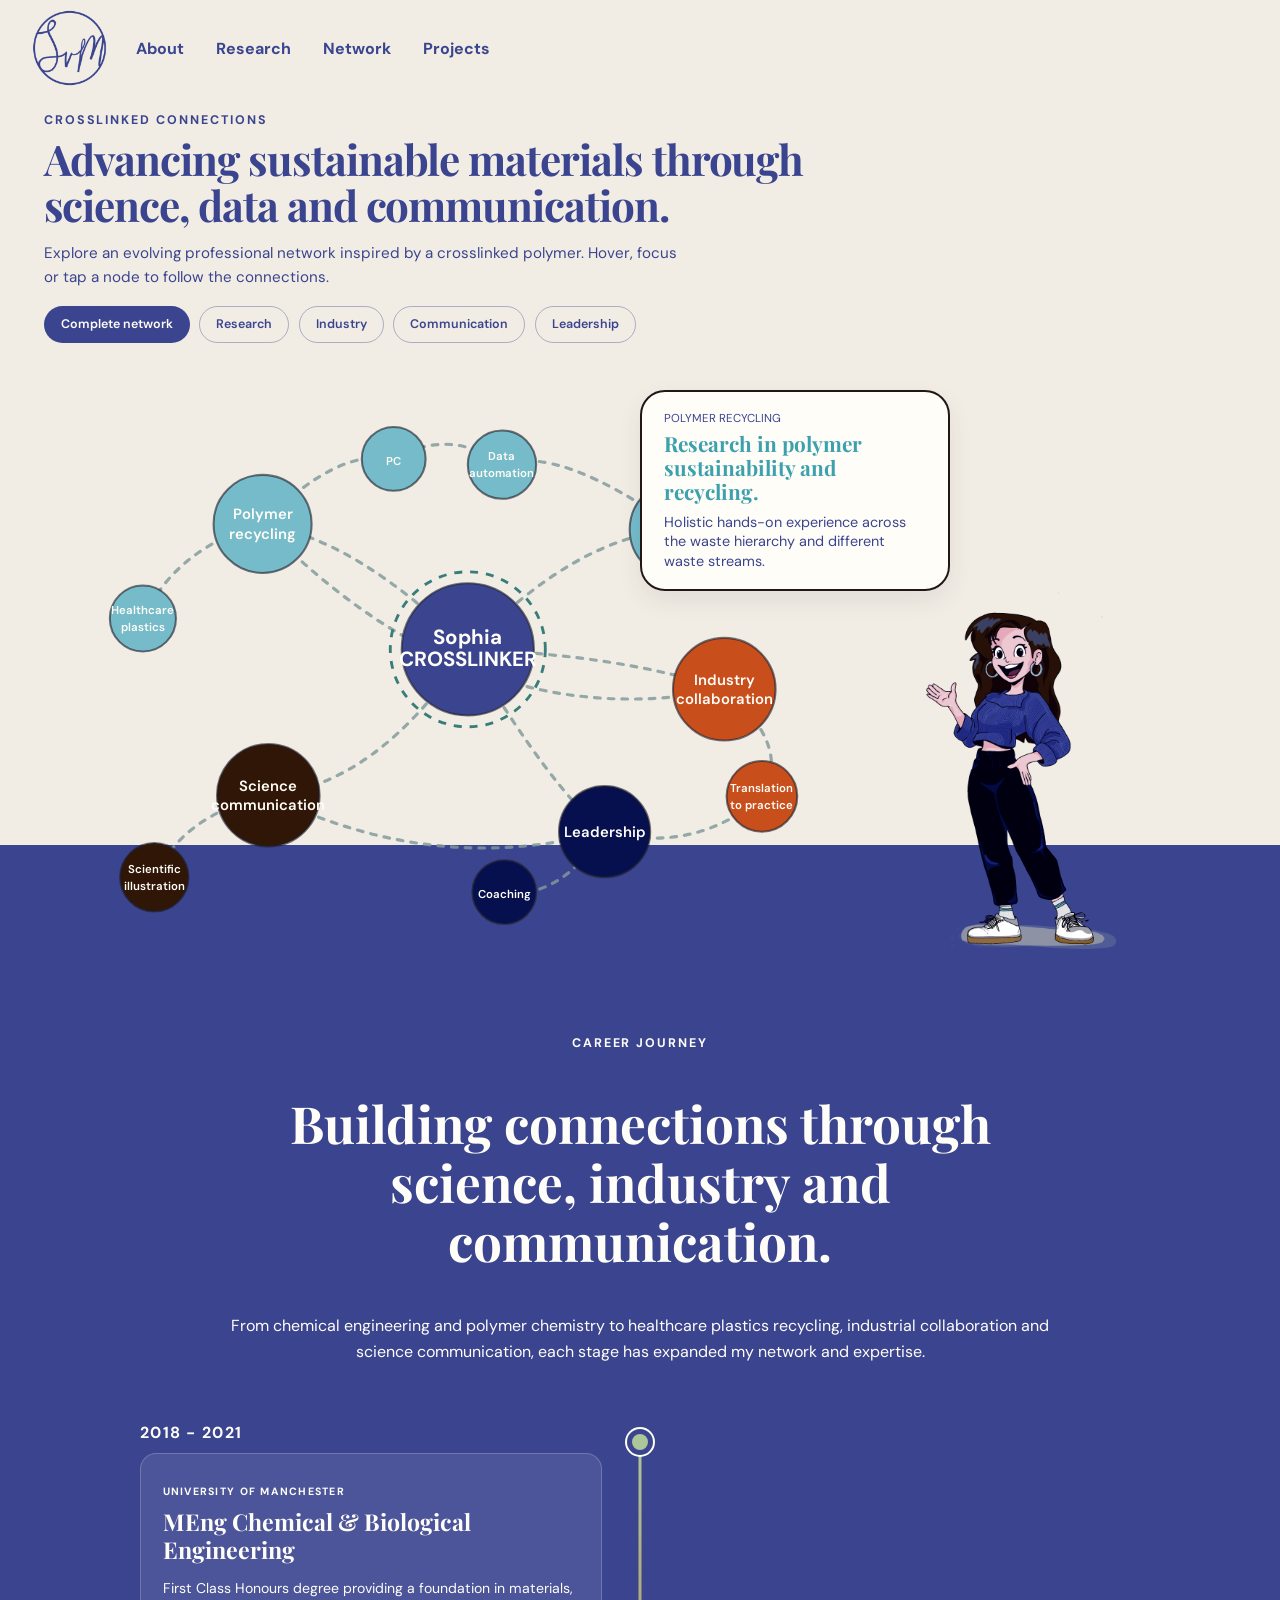
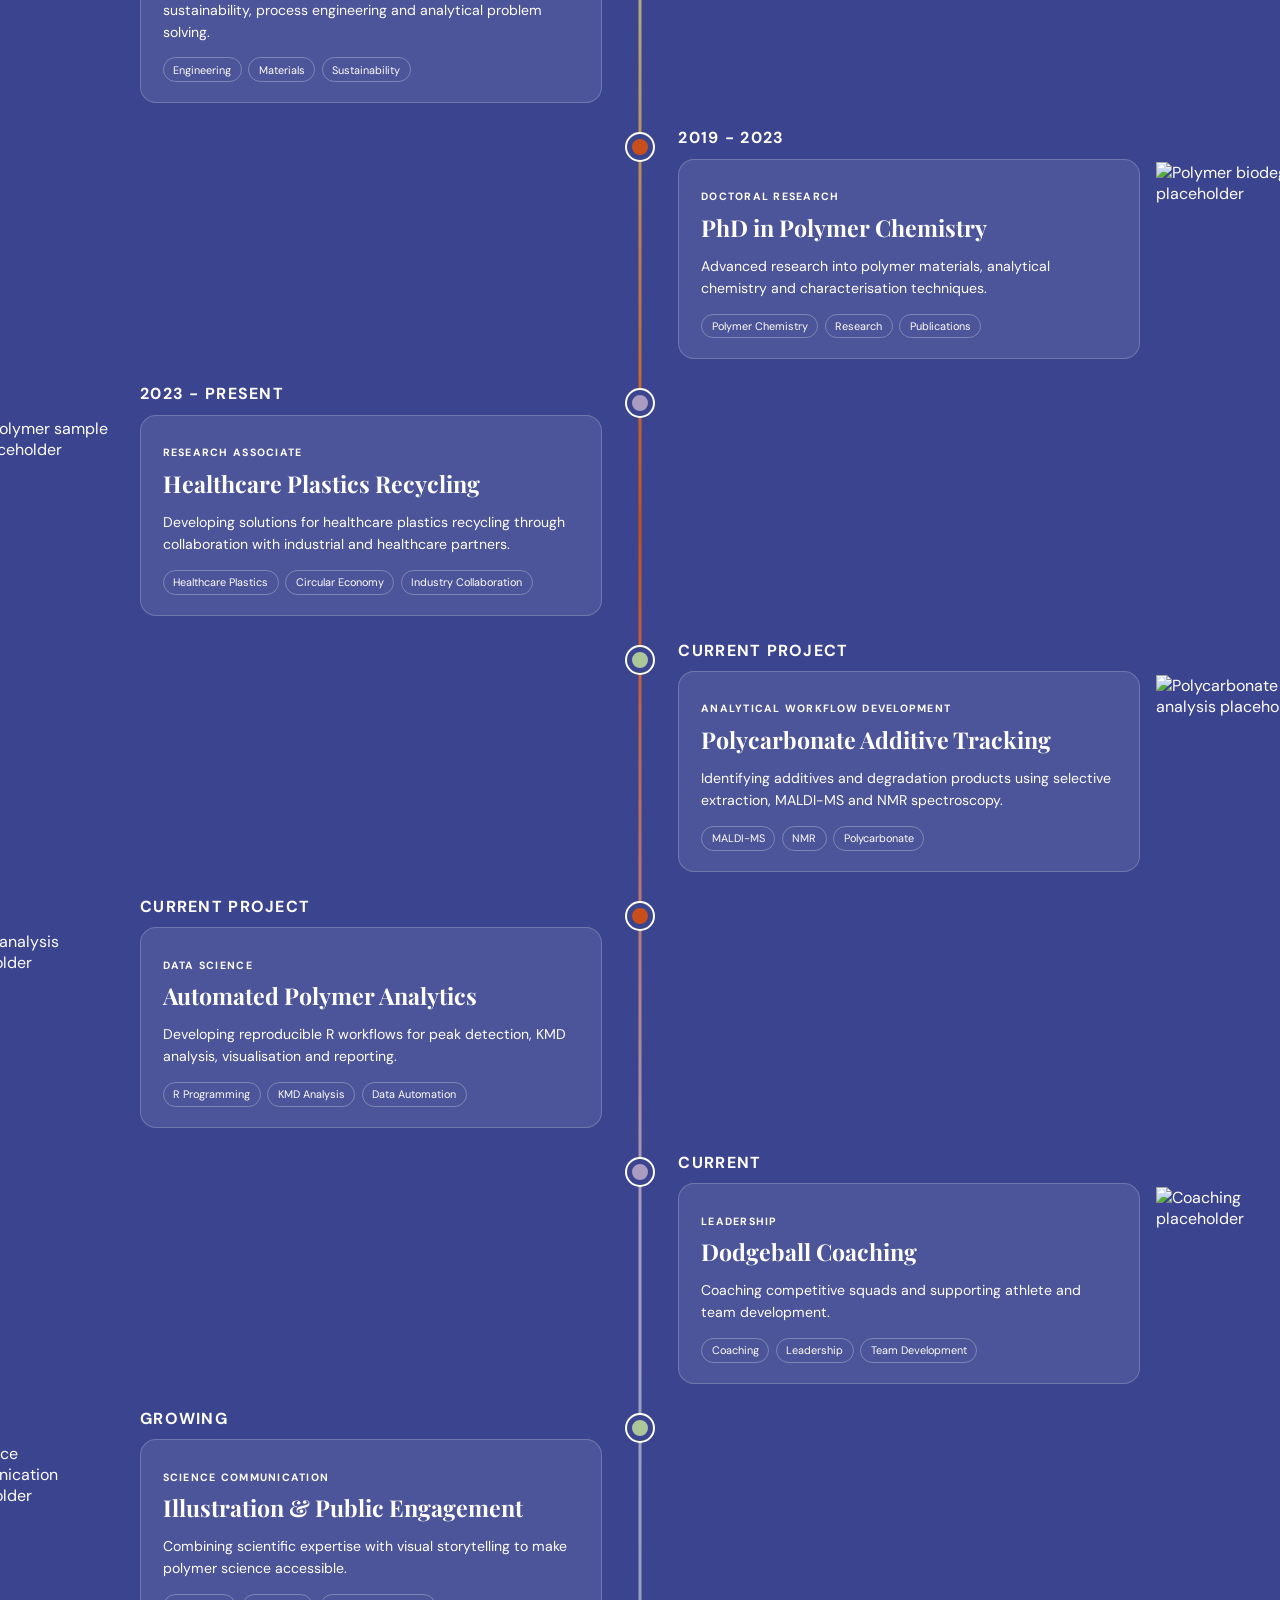
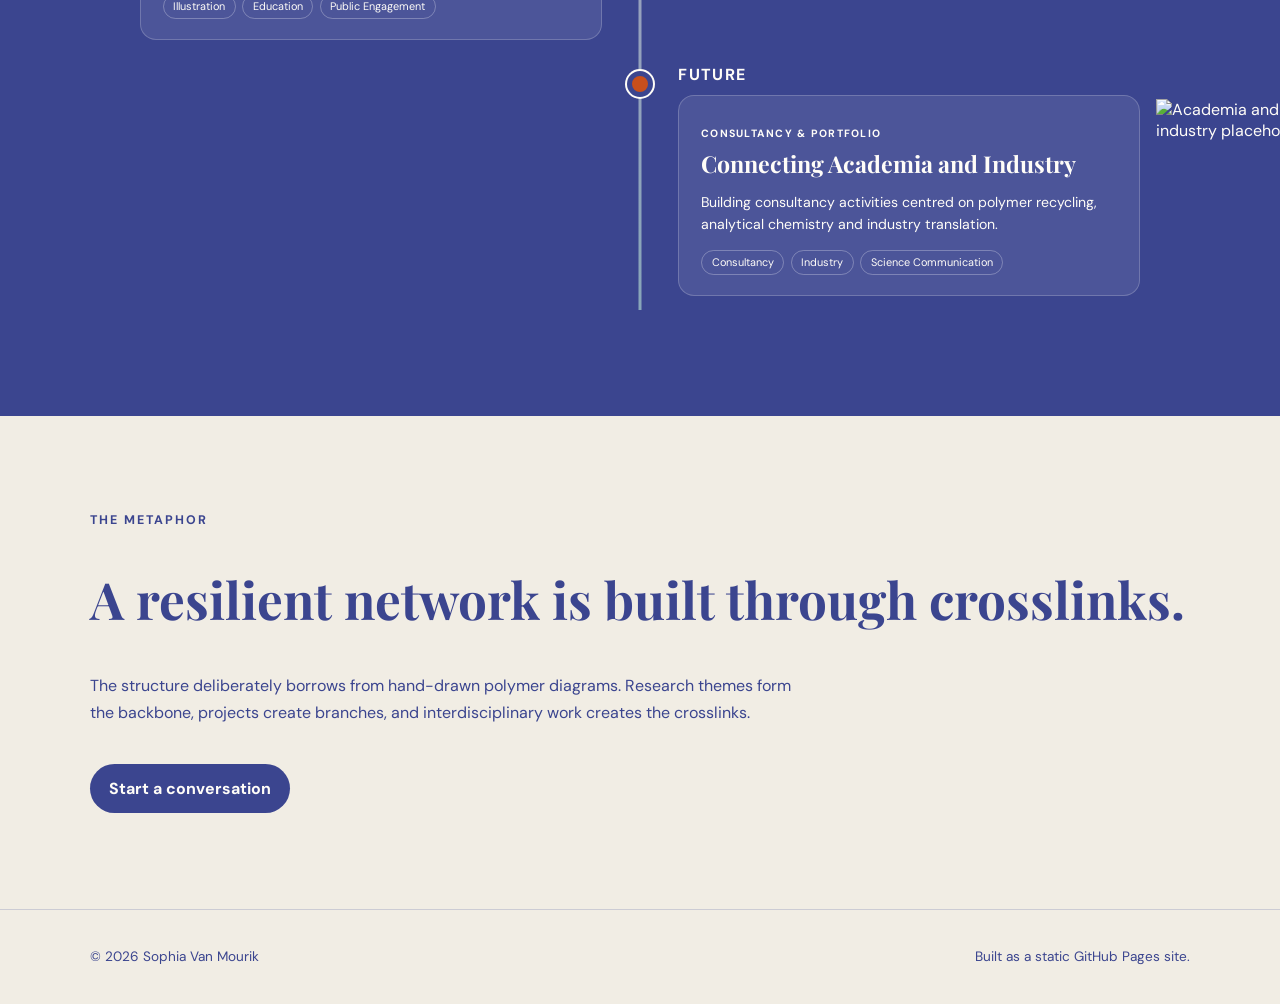
==== commit d5c58792: "Update project timeline in index.html" ====
--- a/index.html
+++ b/index.html
@@ -106,7 +106,7 @@
         <p>From chemical engineering and polymer chemistry to healthcare plastics recycling, industrial collaboration and science communication, each stage has expanded my network and expertise.</p>
       </div>
       <ol class="timeline">
-        <li class="project" tabindex="0"><span class="project-year">2015 - 2019</span><span class="project-node" aria-hidden="true"></span><div class="project-card"><p class="project-type">University of Manchester</p><h3>MEng Chemical &amp; Biological Engineering</h3><p>First Class Honours degree providing a foundation in materials, sustainability, process engineering and analytical problem solving.</p><div class="tags"><span>Engineering</span><span>Materials</span><span>Sustainability</span></div></div></li>
+        <li class="project" tabindex="0"><span class="project-year">2018 - 2021</span><span class="project-node" aria-hidden="true"></span><div class="project-card"><p class="project-type">University of Manchester</p><h3>MEng Chemical &amp; Biological Engineering</h3><p>First Class Honours degree providing a foundation in materials, sustainability, process engineering and analytical problem solving.</p><div class="tags"><span>Engineering</span><span>Materials</span><span>Sustainability</span></div></div></li>
         <li class="project" tabindex="0"><span class="project-year">2019 - 2023</span><span class="project-node" aria-hidden="true"></span><div class="project-card"><p class="project-type">Doctoral Research</p><h3>PhD in Polymer Chemistry</h3><p>Advanced research into polymer materials, analytical chemistry and characterisation techniques.</p><div class="tags"><span>Polymer Chemistry</span><span>Research</span><span>Publications</span></div></div><div class="project-image image-wide"><img src="images/polymer-biodegradation.png" alt="Polymer biodegradation placeholder"></div></li>
         <li class="project" tabindex="0"><span class="project-year">2023 - Present</span><span class="project-node" aria-hidden="true"></span><div class="project-card"><p class="project-type">Research Associate</p><h3>Healthcare Plastics Recycling</h3><p>Developing solutions for healthcare plastics recycling through collaboration with industrial and healthcare partners.</p><div class="tags"><span>Healthcare Plastics</span><span>Circular Economy</span><span>Industry Collaboration</span></div></div><div class="project-image image-small"><img src="images/polymer-sample.png" alt="Polymer sample placeholder"></div></li>
         <li class="project" tabindex="0"><span class="project-year">Current Project</span><span class="project-node" aria-hidden="true"></span><div class="project-card"><p class="project-type">Analytical Workflow Development</p><h3>Polycarbonate Additive Tracking</h3><p>Identifying additives and degradation products using selective extraction, MALDI-MS and NMR spectroscopy.</p><div class="tags"><span>MALDI-MS</span><span>NMR</span><span>Polycarbonate</span></div></div><div class="project-image"><img src="images/polycarbonate-analysis.png" alt="Polycarbonate analysis placeholder"></div></li>
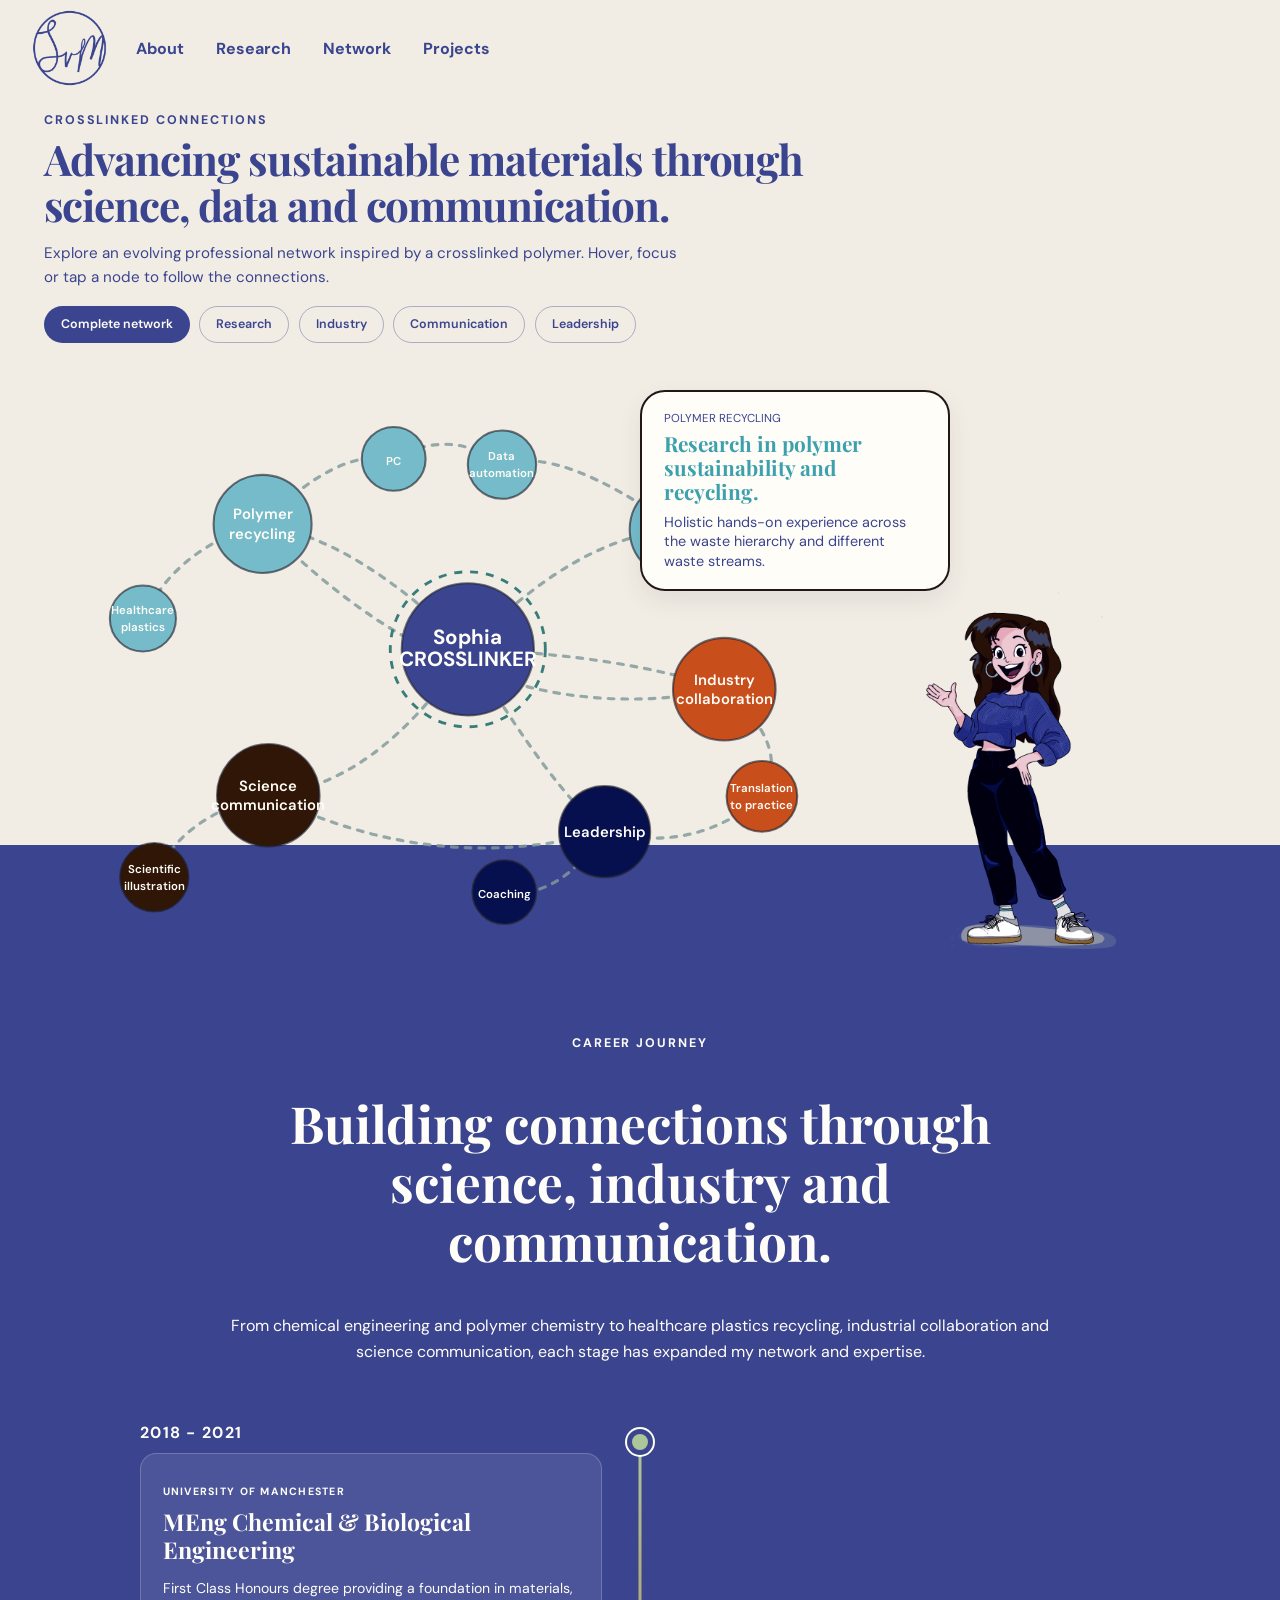
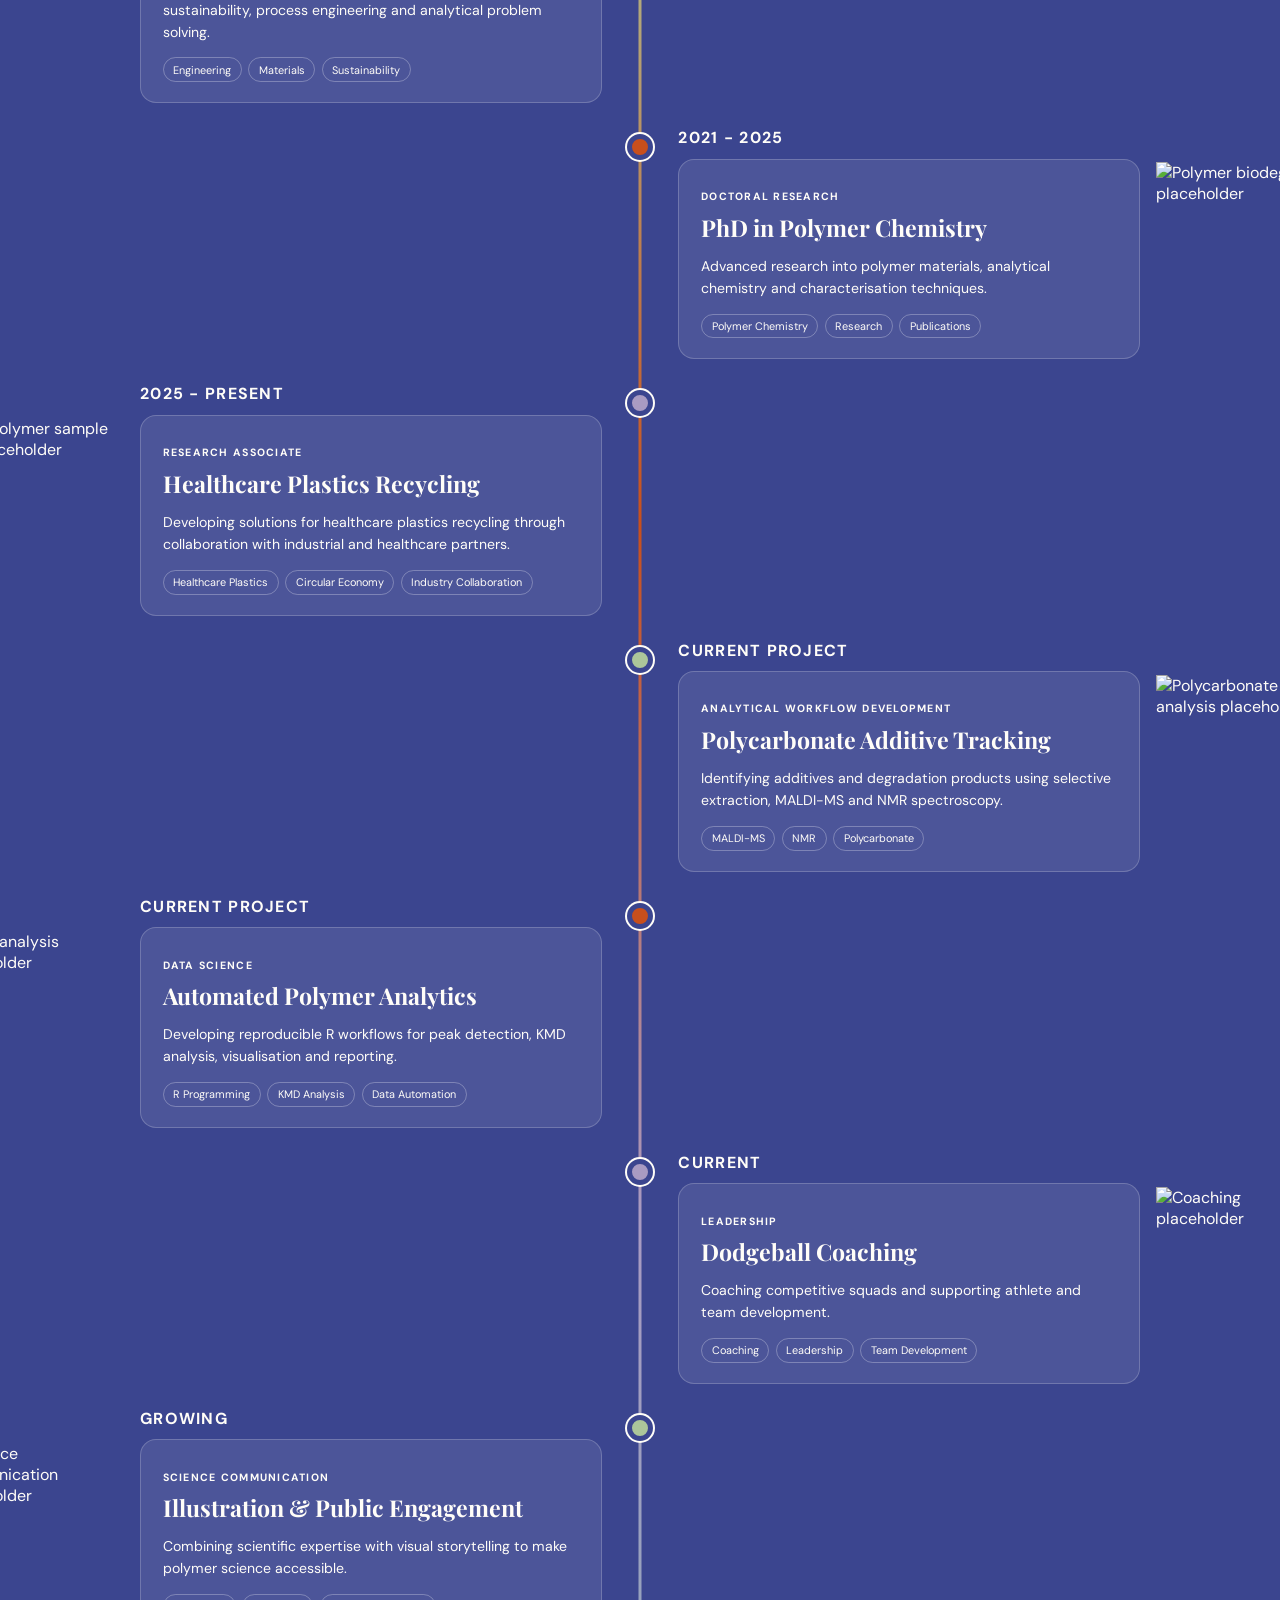
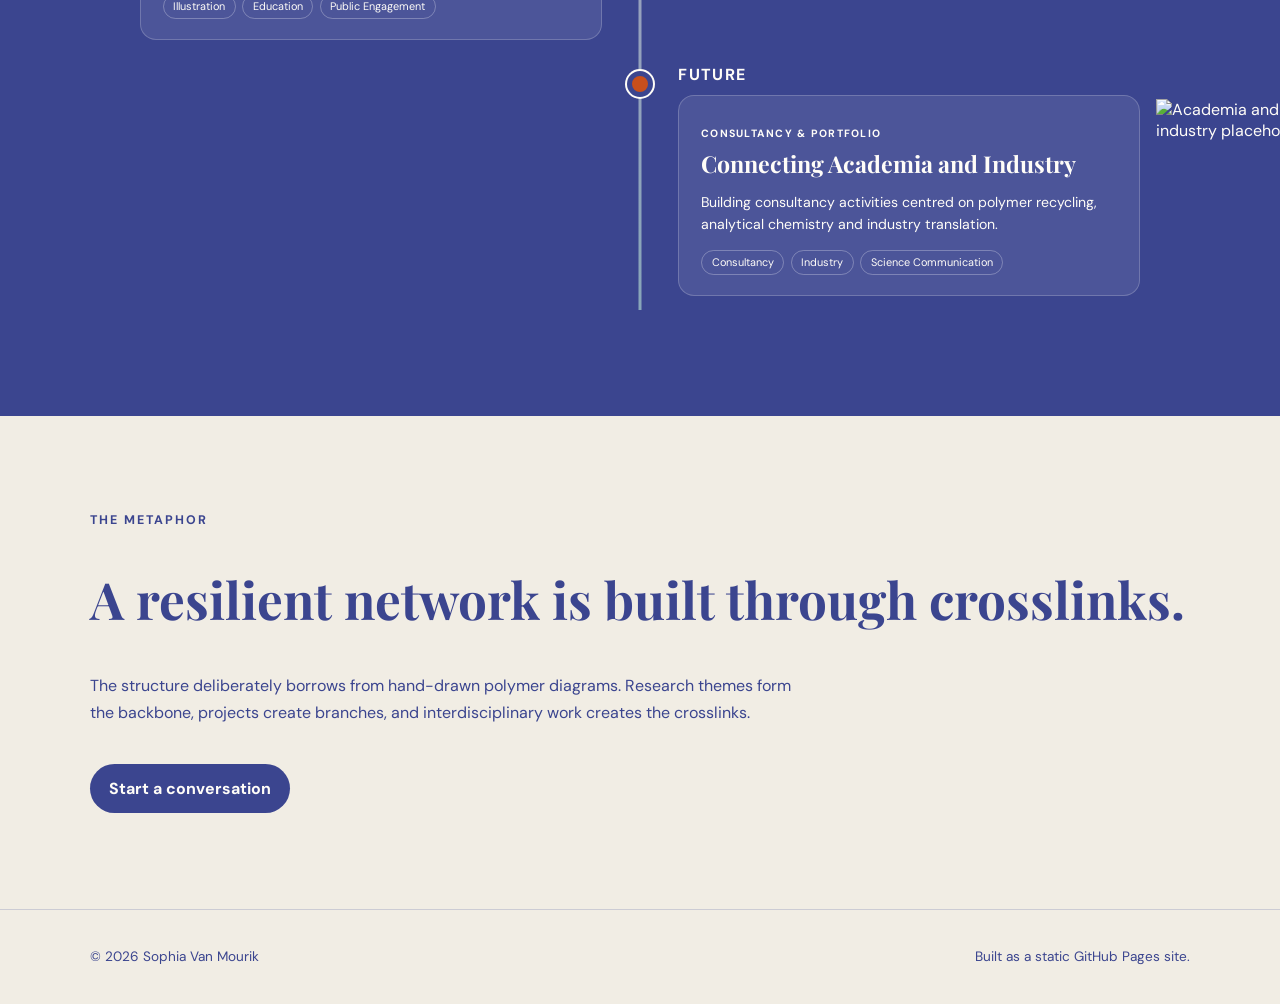
==== commit d0d79eb5: "Revise project timeline for accuracy Updated project entries in the timeline section to reflect curr" ====
--- a/index.html
+++ b/index.html
@@ -107,8 +107,8 @@
       </div>
       <ol class="timeline">
         <li class="project" tabindex="0"><span class="project-year">2018 - 2021</span><span class="project-node" aria-hidden="true"></span><div class="project-card"><p class="project-type">University of Manchester</p><h3>MEng Chemical &amp; Biological Engineering</h3><p>First Class Honours degree providing a foundation in materials, sustainability, process engineering and analytical problem solving.</p><div class="tags"><span>Engineering</span><span>Materials</span><span>Sustainability</span></div></div></li>
-        <li class="project" tabindex="0"><span class="project-year">2019 - 2023</span><span class="project-node" aria-hidden="true"></span><div class="project-card"><p class="project-type">Doctoral Research</p><h3>PhD in Polymer Chemistry</h3><p>Advanced research into polymer materials, analytical chemistry and characterisation techniques.</p><div class="tags"><span>Polymer Chemistry</span><span>Research</span><span>Publications</span></div></div><div class="project-image image-wide"><img src="images/polymer-biodegradation.png" alt="Polymer biodegradation placeholder"></div></li>
-        <li class="project" tabindex="0"><span class="project-year">2023 - Present</span><span class="project-node" aria-hidden="true"></span><div class="project-card"><p class="project-type">Research Associate</p><h3>Healthcare Plastics Recycling</h3><p>Developing solutions for healthcare plastics recycling through collaboration with industrial and healthcare partners.</p><div class="tags"><span>Healthcare Plastics</span><span>Circular Economy</span><span>Industry Collaboration</span></div></div><div class="project-image image-small"><img src="images/polymer-sample.png" alt="Polymer sample placeholder"></div></li>
+        <li class="project" tabindex="0"><span class="project-year">2021 - 2025</span><span class="project-node" aria-hidden="true"></span><div class="project-card"><p class="project-type">Doctoral Research</p><h3>PhD in Polymer Chemistry</h3><p>Advanced research into polymer materials, analytical chemistry and characterisation techniques.</p><div class="tags"><span>Polymer Chemistry</span><span>Research</span><span>Publications</span></div></div><div class="project-image image-wide"><img src="images/polymer-biodegradation.png" alt="Polymer biodegradation placeholder"></div></li>
+        <li class="project" tabindex="0"><span class="project-year">2025 - Present</span><span class="project-node" aria-hidden="true"></span><div class="project-card"><p class="project-type">Research Associate</p><h3>Healthcare Plastics Recycling</h3><p>Developing solutions for healthcare plastics recycling through collaboration with industrial and healthcare partners.</p><div class="tags"><span>Healthcare Plastics</span><span>Circular Economy</span><span>Industry Collaboration</span></div></div><div class="project-image image-small"><img src="images/polymer-sample.png" alt="Polymer sample placeholder"></div></li>
         <li class="project" tabindex="0"><span class="project-year">Current Project</span><span class="project-node" aria-hidden="true"></span><div class="project-card"><p class="project-type">Analytical Workflow Development</p><h3>Polycarbonate Additive Tracking</h3><p>Identifying additives and degradation products using selective extraction, MALDI-MS and NMR spectroscopy.</p><div class="tags"><span>MALDI-MS</span><span>NMR</span><span>Polycarbonate</span></div></div><div class="project-image"><img src="images/polycarbonate-analysis.png" alt="Polycarbonate analysis placeholder"></div></li>
         <li class="project" tabindex="0"><span class="project-year">Current Project</span><span class="project-node" aria-hidden="true"></span><div class="project-card"><p class="project-type">Data Science</p><h3>Automated Polymer Analytics</h3><p>Developing reproducible R workflows for peak detection, KMD analysis, visualisation and reporting.</p><div class="tags"><span>R Programming</span><span>KMD Analysis</span><span>Data Automation</span></div></div><div class="project-image"><img src="images/data-analysis.png" alt="Data analysis placeholder"></div></li>
         <li class="project" tabindex="0"><span class="project-year">Current</span><span class="project-node" aria-hidden="true"></span><div class="project-card"><p class="project-type">Leadership</p><h3>Dodgeball Coaching</h3><p>Coaching competitive squads and supporting athlete and team development.</p><div class="tags"><span>Coaching</span><span>Leadership</span><span>Team Development</span></div></div><div class="project-image image-small"><img src="images/dodgeball-coaching.png" alt="Coaching placeholder"></div></li>
